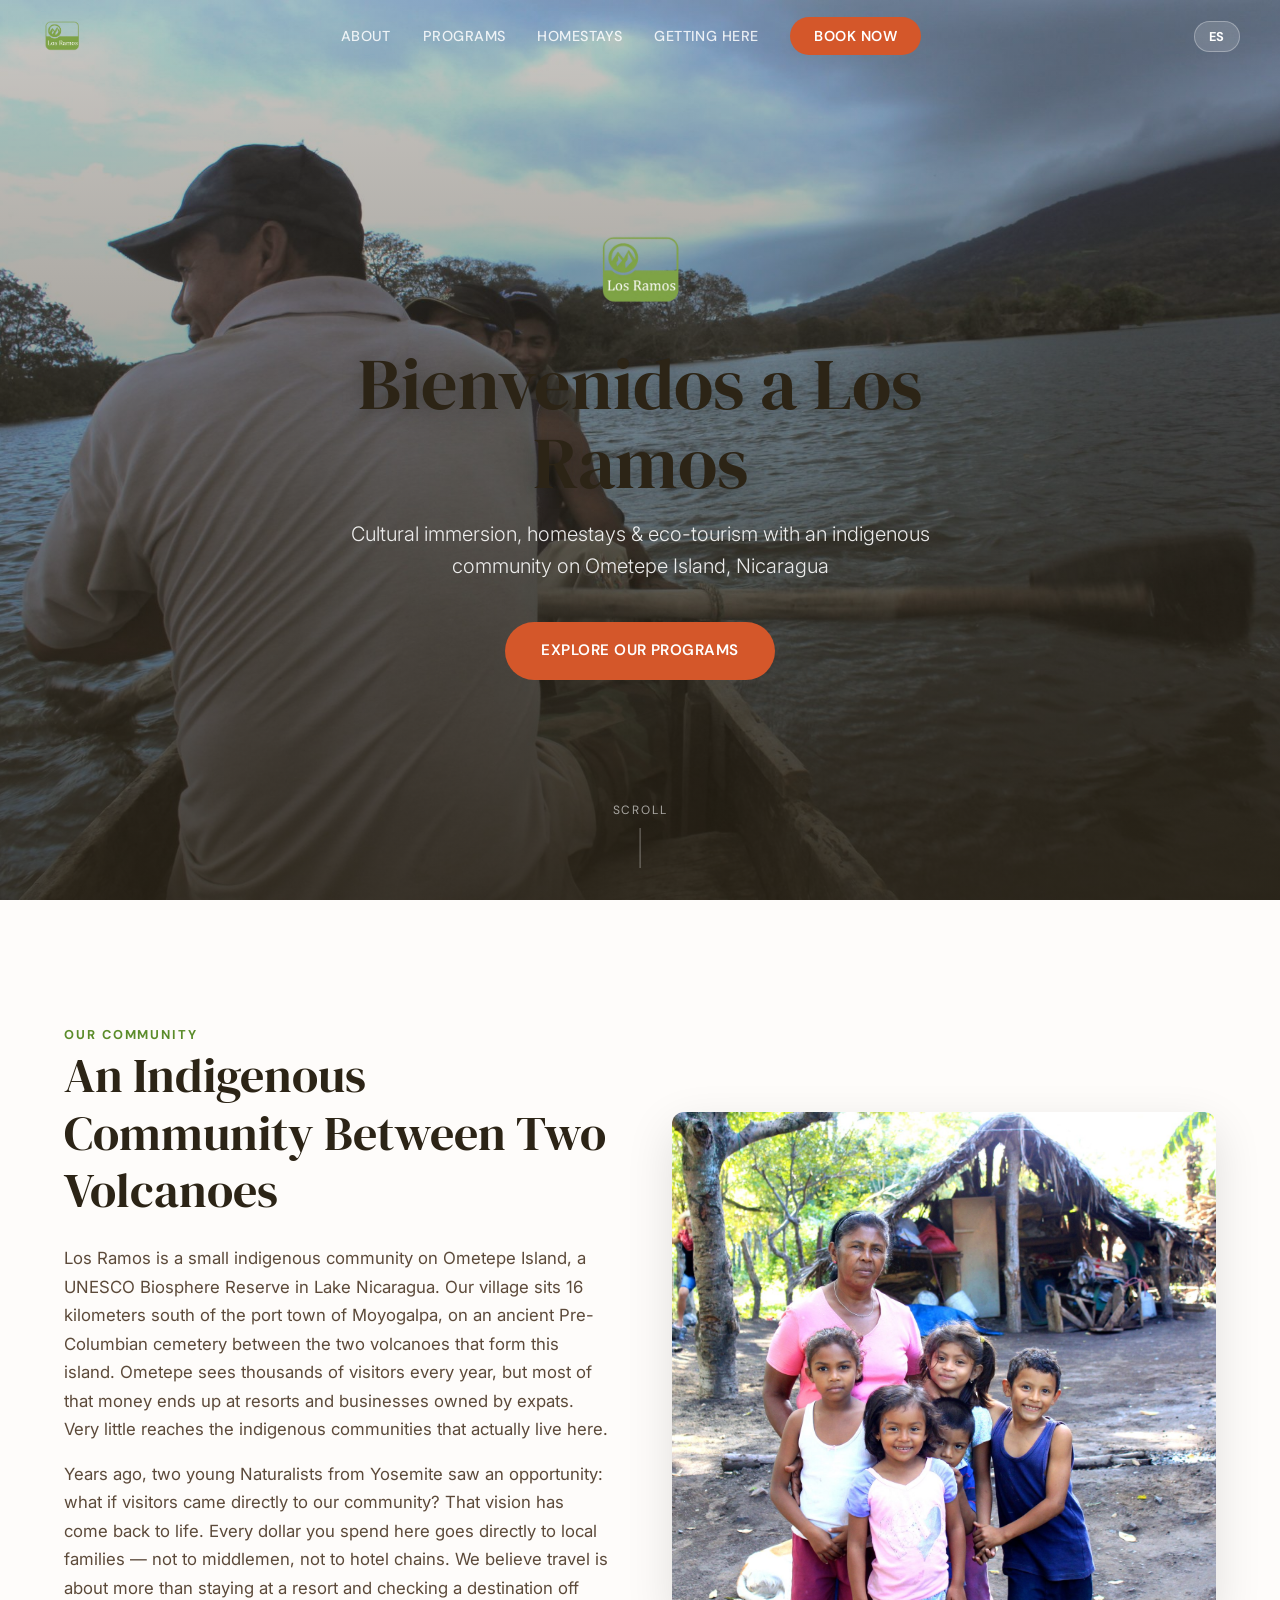
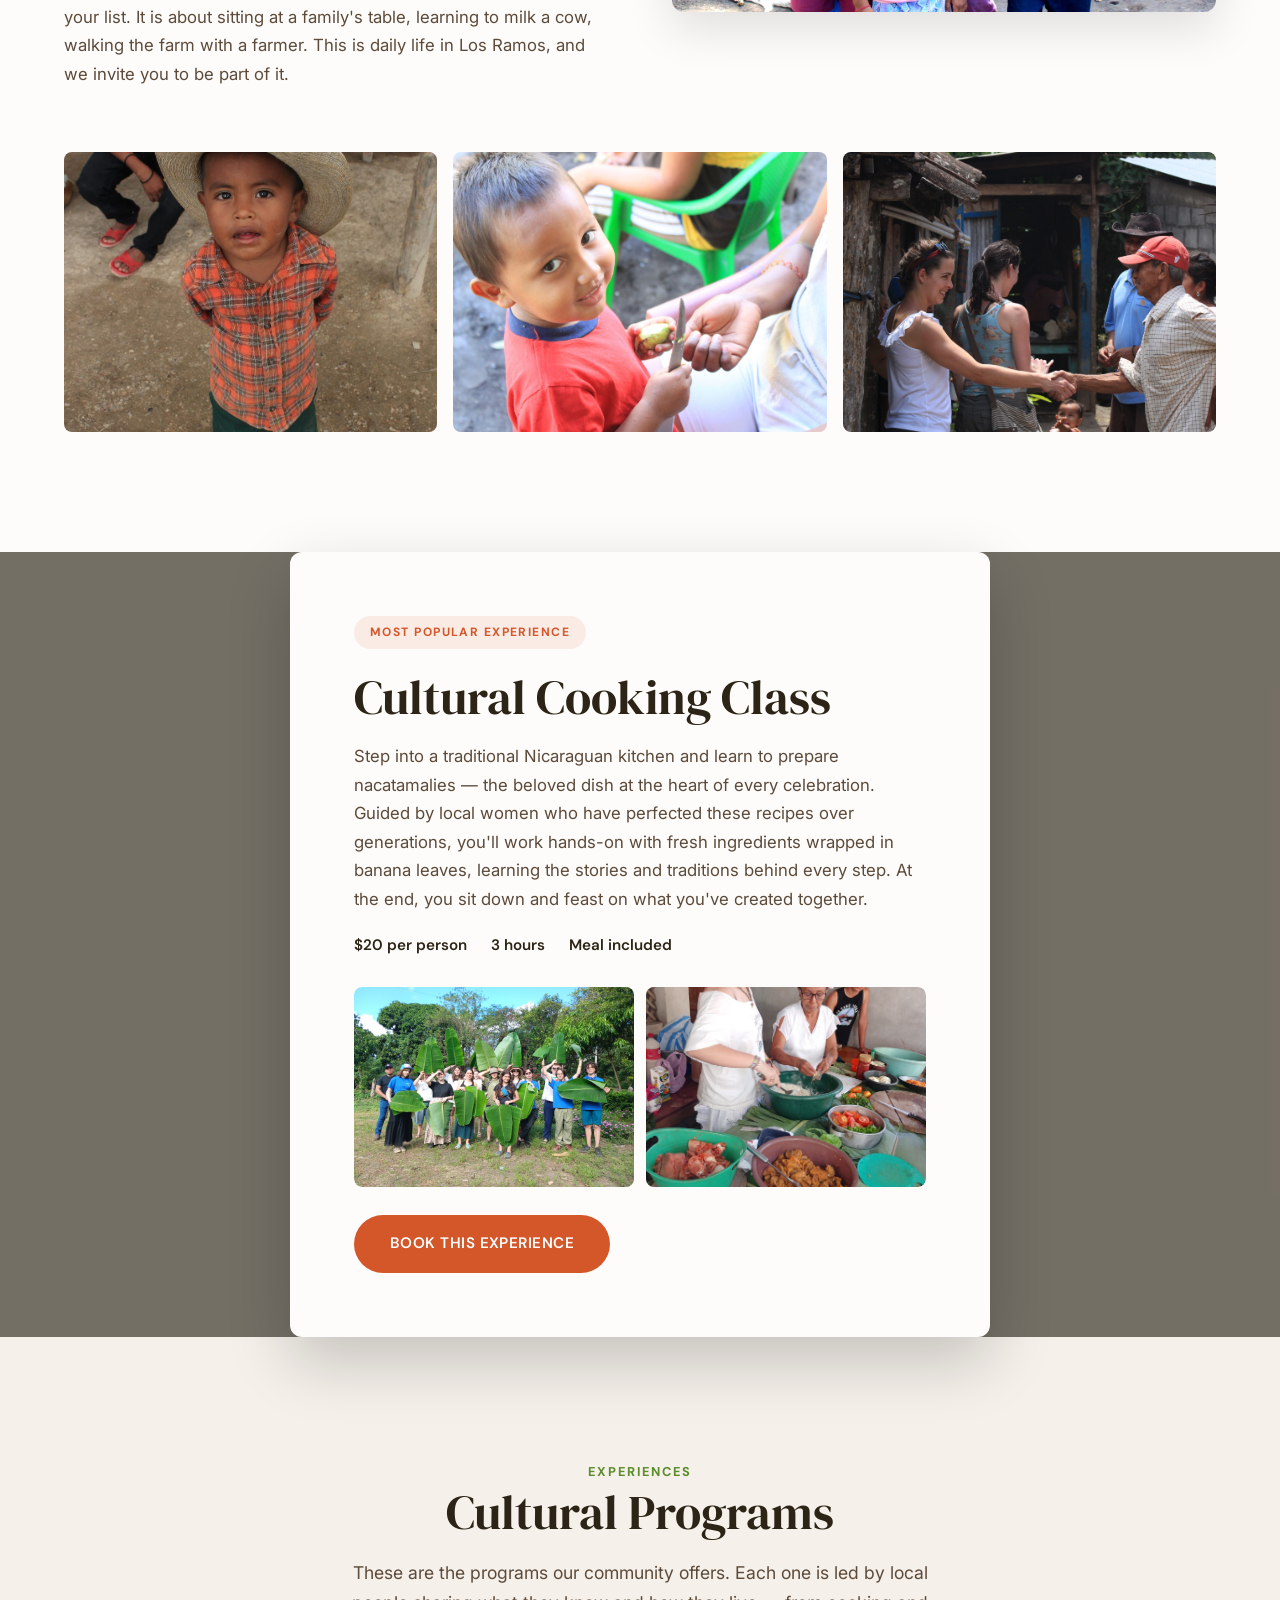
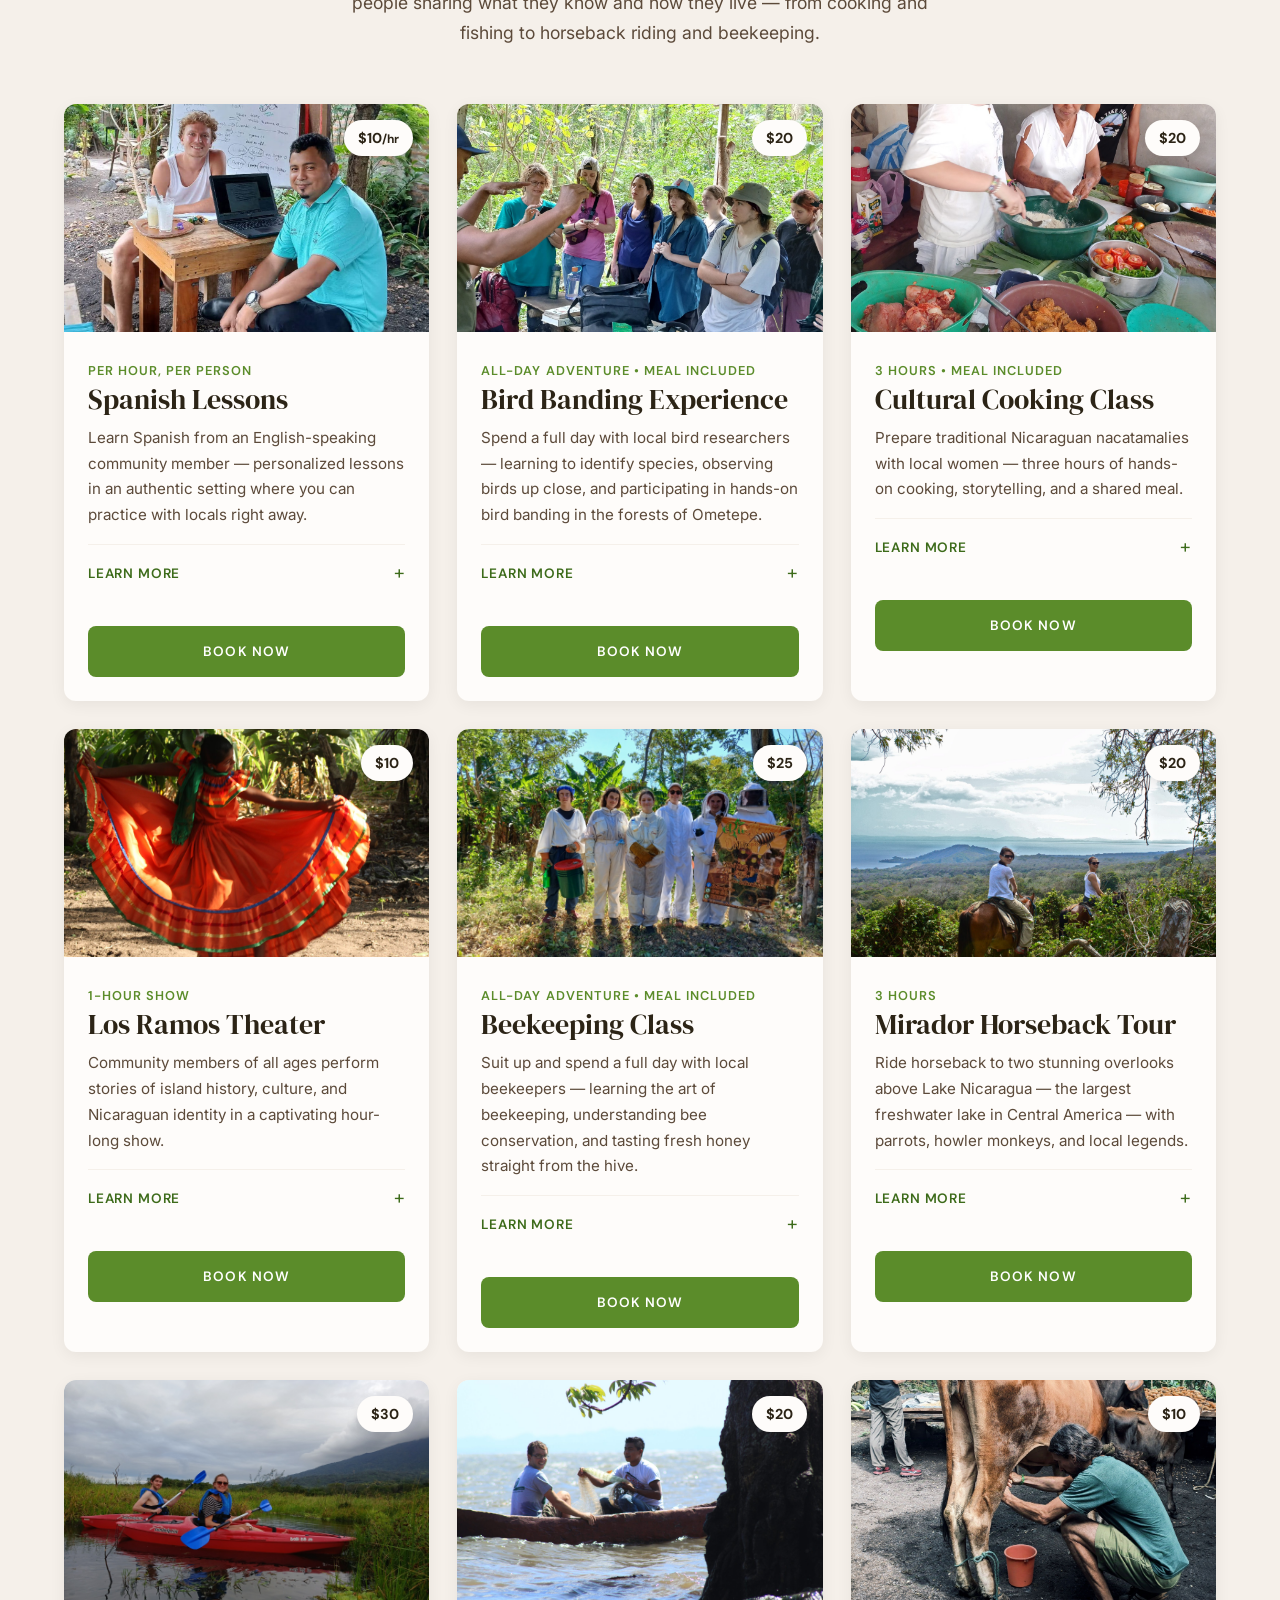
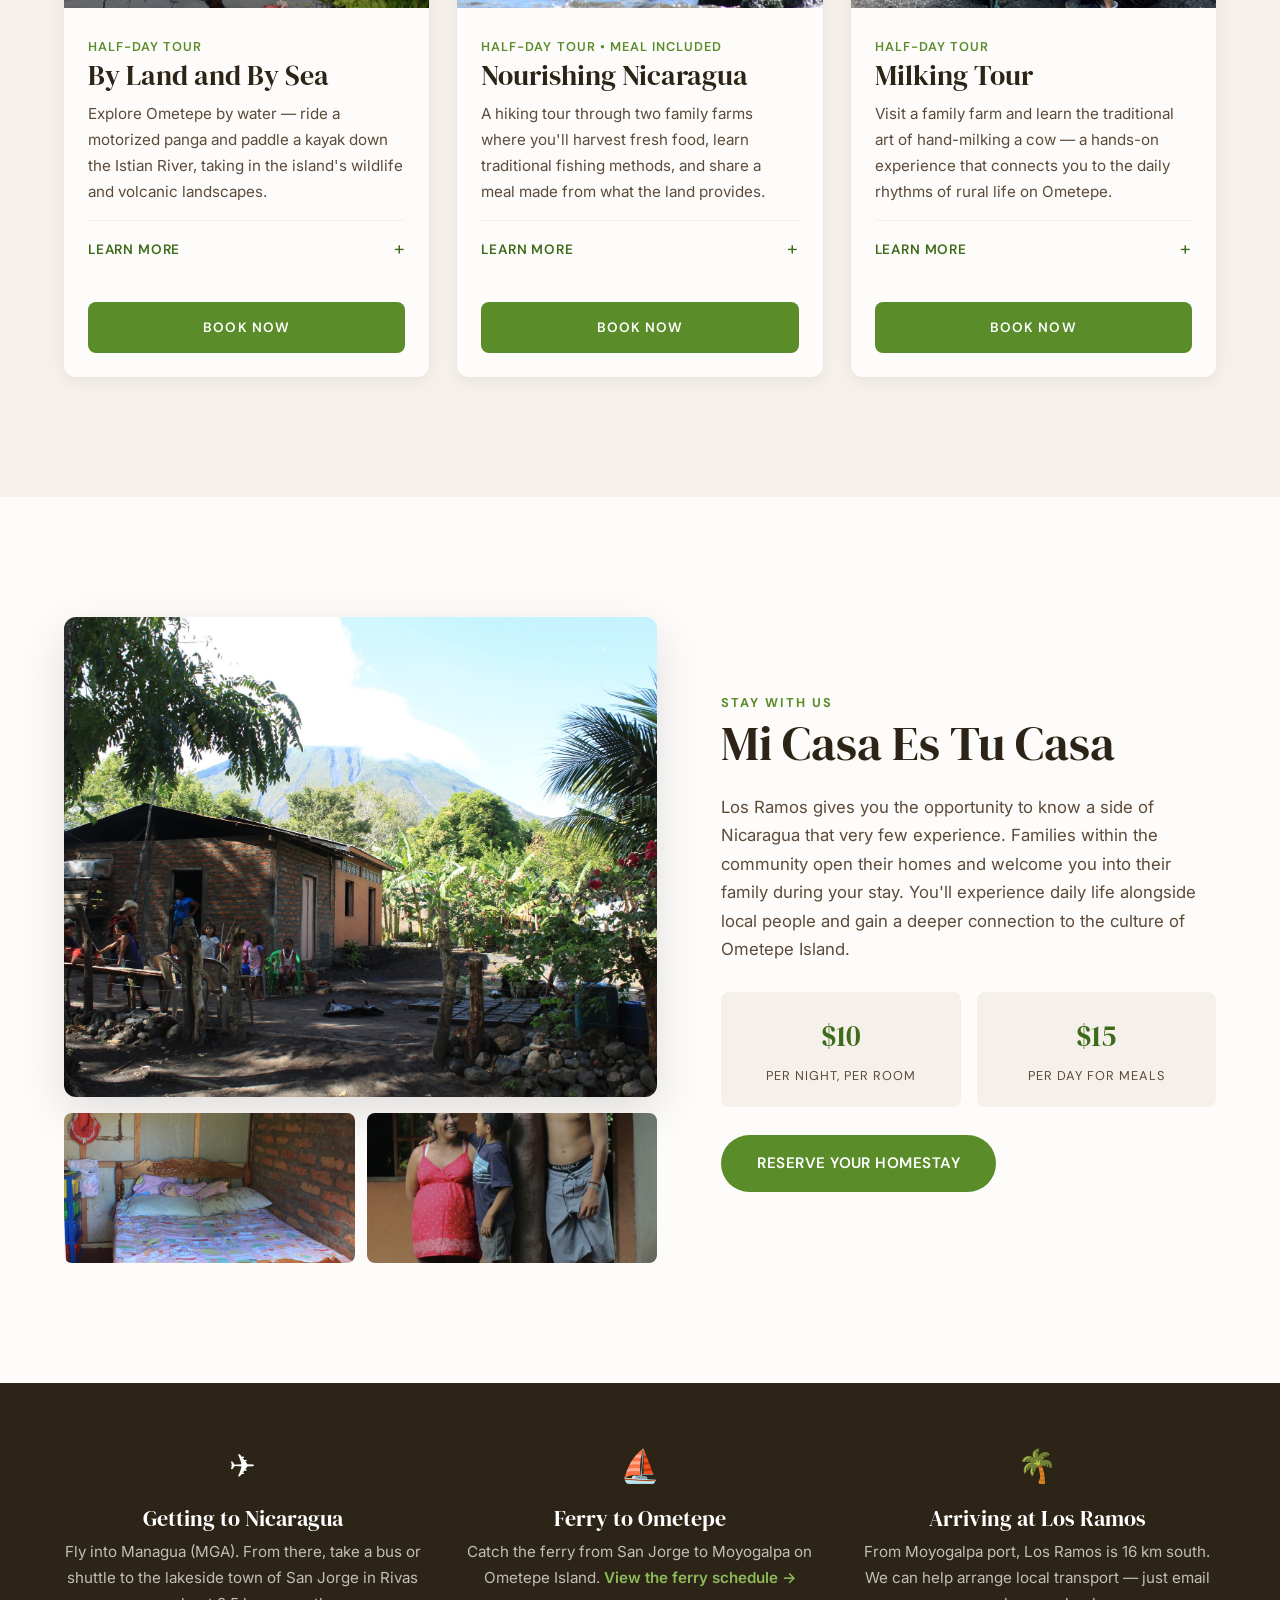
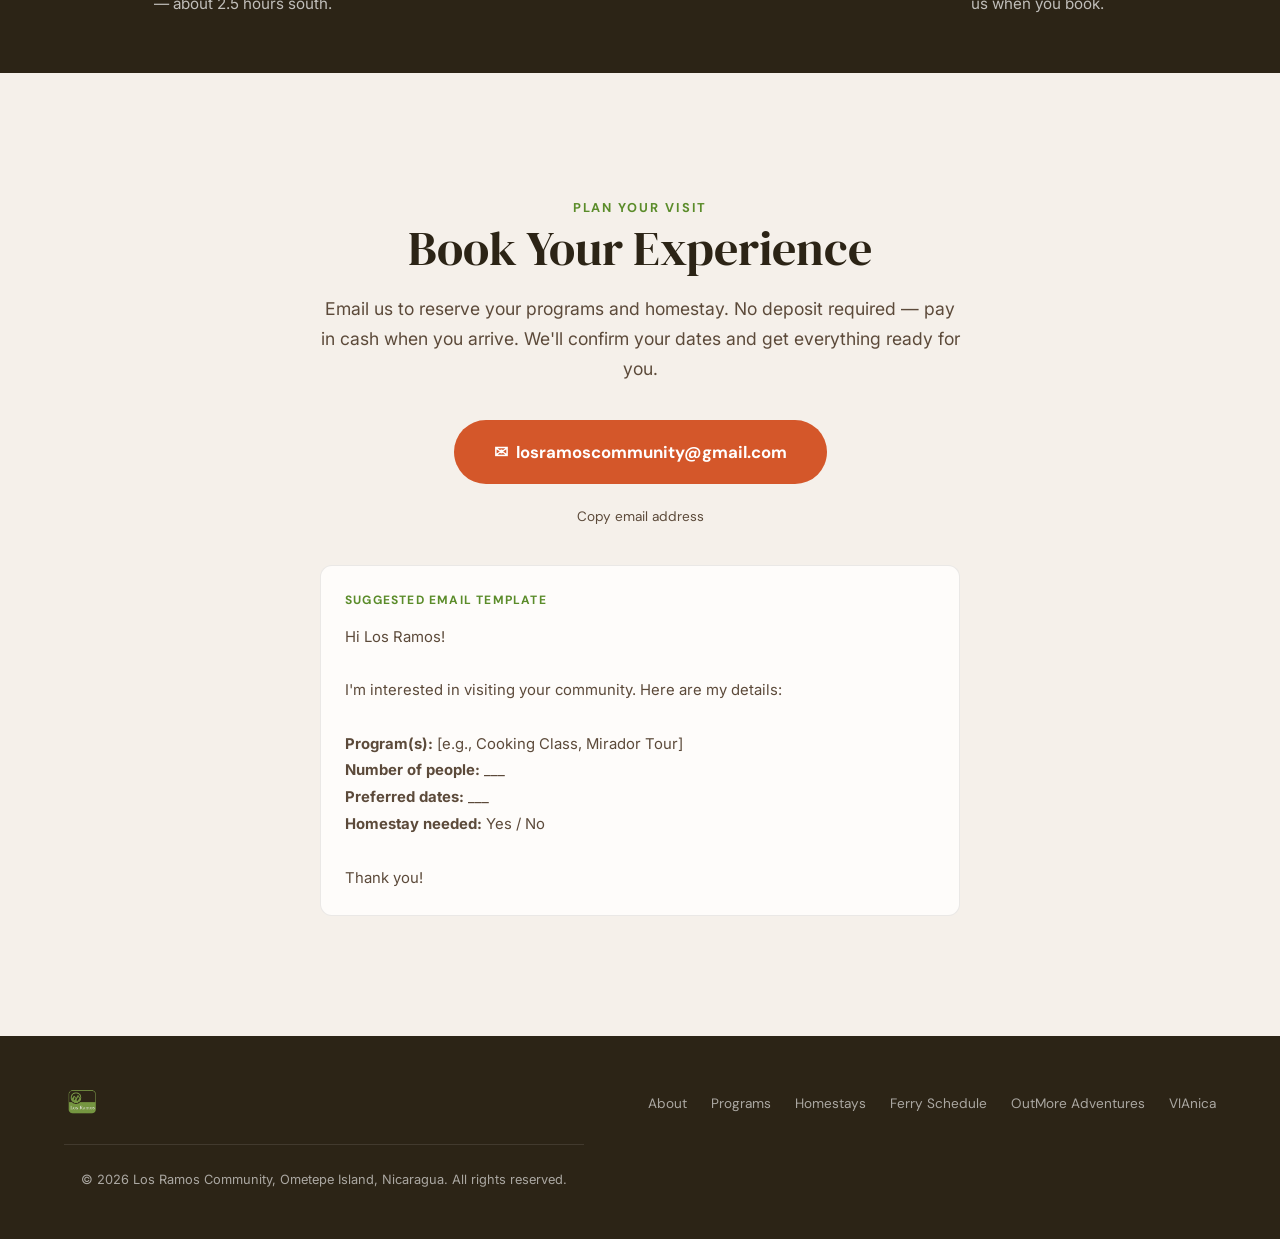
==== index.html @ 6322d1d7 "Optimize site for Google search Add canonical URLs, Open Graph + Twitter card tags, hreflang alterna" ====
<!DOCTYPE html>
<html lang="en">
<head>
  <meta charset="UTF-8">
  <meta name="viewport" content="width=device-width, initial-scale=1.0">

  <!-- Primary SEO -->
  <title>Los Ramos — Cultural Immersion & Homestays on Ometepe Island, Nicaragua</title>
  <meta name="description" content="Stay with an indigenous community on Ometepe Island, Nicaragua. Authentic homestays, Nicaraguan cooking classes, horseback tours, Spanish lessons, beekeeping, kayaking & more — every dollar goes directly to local families.">
  <meta name="keywords" content="Ometepe Island, Nicaragua, cultural immersion, homestay Ometepe, eco-tourism Nicaragua, Nicaraguan cooking class, horseback tour Ometepe, indigenous community, Los Ramos, Lake Nicaragua, community tourism, Moyogalpa, sustainable travel Nicaragua">
  <meta name="author" content="Los Ramos Community">
  <meta name="robots" content="index, follow, max-image-preview:large">
  <meta name="googlebot" content="index, follow, max-image-preview:large, max-snippet:-1">
  <link rel="canonical" href="https://goehringcory-lang.github.io/Los-Ramos/">

  <!-- Language alternates -->
  <link rel="alternate" hreflang="en" href="https://goehringcory-lang.github.io/Los-Ramos/">
  <link rel="alternate" hreflang="es" href="https://goehringcory-lang.github.io/Los-Ramos/">
  <link rel="alternate" hreflang="x-default" href="https://goehringcory-lang.github.io/Los-Ramos/">

  <!-- Geo -->
  <meta name="geo.region" content="NI-RS">
  <meta name="geo.placename" content="Los Ramos, Ometepe Island, Rivas, Nicaragua">

  <!-- Open Graph / Facebook -->
  <meta property="og:type" content="website">
  <meta property="og:site_name" content="Los Ramos">
  <meta property="og:url" content="https://goehringcory-lang.github.io/Los-Ramos/">
  <meta property="og:title" content="Los Ramos — Cultural Immersion & Homestays on Ometepe Island, Nicaragua">
  <meta property="og:description" content="Stay with an indigenous community on Ometepe Island, Nicaragua. Homestays, cooking classes, horseback tours, kayaking & more — every dollar goes directly to local families.">
  <meta property="og:image" content="https://goehringcory-lang.github.io/Los-Ramos/images/IMG_8709.JPG">
  <meta property="og:image:alt" content="Local guides paddling a traditional wooden canoe on Lake Nicaragua with Ometepe's volcano in the background">
  <meta property="og:locale" content="en_US">
  <meta property="og:locale:alternate" content="es_NI">

  <!-- Twitter -->
  <meta name="twitter:card" content="summary_large_image">
  <meta name="twitter:title" content="Los Ramos — Cultural Immersion on Ometepe Island, Nicaragua">
  <meta name="twitter:description" content="Authentic homestays, cooking classes, horseback tours & eco-tourism with an indigenous community on Ometepe Island, Nicaragua.">
  <meta name="twitter:image" content="https://goehringcory-lang.github.io/Los-Ramos/images/IMG_8709.JPG">
  <meta name="twitter:image:alt" content="Local guides paddling a traditional canoe on Lake Nicaragua with Ometepe's volcano behind">

  <!-- Theme -->
  <meta name="theme-color" content="#2d5016">

  <!-- Favicon -->
  <link rel="icon" type="image/x-icon" href="favicon.ico">
  <link rel="icon" type="image/png" sizes="32x32" href="favicon-32x32.png">
  <link rel="icon" type="image/png" sizes="16x16" href="favicon-16x16.png">
  <link rel="apple-touch-icon" sizes="180x180" href="apple-touch-icon.png">

  <!-- Preload hero image (LCP) -->
  <link rel="preload" as="image" href="images/IMG_8709.JPG" fetchpriority="high">

  <!-- Google Fonts -->
  <link rel="preconnect" href="https://fonts.googleapis.com">
  <link rel="preconnect" href="https://fonts.gstatic.com" crossorigin>
  <link href="https://fonts.googleapis.com/css2?family=DM+Sans:wght@400;500;600;700&family=DM+Serif+Display&family=Inter:wght@300;400;500;600&display=swap" rel="stylesheet">

  <!-- Styles -->
  <link rel="stylesheet" href="css/style.css">

  <!-- Structured Data: Organization / TouristAttraction with all programs -->
  <script type="application/ld+json">
  {
    "@context": "https://schema.org",
    "@graph": [
      {
        "@type": ["TouristAttraction", "LocalBusiness"],
        "@id": "https://goehringcory-lang.github.io/Los-Ramos/#organization",
        "name": "Los Ramos Community",
        "alternateName": "Los Ramos Cultural Immersion",
        "description": "An indigenous community on Ometepe Island, Nicaragua offering cultural immersion experiences, homestays, and community-led eco-tourism.",
        "url": "https://goehringcory-lang.github.io/Los-Ramos/",
        "logo": "https://goehringcory-lang.github.io/Los-Ramos/images/Logo.png",
        "image": [
          "https://goehringcory-lang.github.io/Los-Ramos/images/IMG_8709.JPG",
          "https://goehringcory-lang.github.io/Los-Ramos/images/full-l.jpg",
          "https://goehringcory-lang.github.io/Los-Ramos/images/Cookingclass.jpeg"
        ],
        "email": "losramoscommunity@gmail.com",
        "priceRange": "$",
        "currenciesAccepted": "USD",
        "paymentAccepted": "Cash",
        "address": {
          "@type": "PostalAddress",
          "addressLocality": "Los Ramos, Ometepe Island",
          "addressRegion": "Rivas",
          "addressCountry": "NI"
        },
        "areaServed": {
          "@type": "Place",
          "name": "Ometepe Island, Nicaragua"
        },
        "touristType": [
          "Cultural tourists",
          "Eco-tourists",
          "Adventure travelers",
          "Spanish-language learners"
        ],
        "hasOfferCatalog": {
          "@type": "OfferCatalog",
          "name": "Cultural Programs & Experiences",
          "itemListElement": [
            {
              "@type": "Offer",
              "name": "Spanish Lessons",
              "price": "10",
              "priceCurrency": "USD",
              "description": "Personalized Spanish lessons with a bilingual community member, per hour per person.",
              "itemOffered": { "@type": "Service", "name": "Spanish Lessons" }
            },
            {
              "@type": "Offer",
              "name": "Bird Banding Experience",
              "price": "20",
              "priceCurrency": "USD",
              "description": "Full-day bird banding experience with local researchers in the forests of Ometepe. Meal included.",
              "itemOffered": { "@type": "Service", "name": "Bird Banding Experience" }
            },
            {
              "@type": "Offer",
              "name": "Cultural Cooking Class",
              "price": "20",
              "priceCurrency": "USD",
              "description": "Three-hour traditional Nicaraguan nacatamal cooking class with local women. Meal included.",
              "itemOffered": { "@type": "Service", "name": "Cultural Cooking Class" }
            },
            {
              "@type": "Offer",
              "name": "Los Ramos Theater",
              "price": "10",
              "priceCurrency": "USD",
              "description": "One-hour community performance of island history, indigenous culture, and Nicaraguan storytelling.",
              "itemOffered": { "@type": "Service", "name": "Los Ramos Theater" }
            },
            {
              "@type": "Offer",
              "name": "Beekeeping Class",
              "price": "25",
              "priceCurrency": "USD",
              "description": "Full-day beekeeping experience with local beekeepers, including fresh honey tasting. Meal included.",
              "itemOffered": { "@type": "Service", "name": "Beekeeping Class" }
            },
            {
              "@type": "Offer",
              "name": "Mirador Horseback Tour",
              "price": "20",
              "priceCurrency": "USD",
              "description": "Three-hour horseback ride to two miradors overlooking Lake Nicaragua.",
              "itemOffered": { "@type": "Service", "name": "Mirador Horseback Tour" }
            },
            {
              "@type": "Offer",
              "name": "By Land and By Sea",
              "price": "30",
              "priceCurrency": "USD",
              "description": "Half-day tour combining a motorized panga ride and kayaking down the Istian River.",
              "itemOffered": { "@type": "Service", "name": "By Land and By Sea" }
            },
            {
              "@type": "Offer",
              "name": "Nourishing Nicaragua",
              "price": "20",
              "priceCurrency": "USD",
              "description": "Half-day farm-to-table tour visiting two family farms with traditional fishing methods. Meal included.",
              "itemOffered": { "@type": "Service", "name": "Nourishing Nicaragua" }
            },
            {
              "@type": "Offer",
              "name": "Milking Tour",
              "price": "10",
              "priceCurrency": "USD",
              "description": "Half-day family farm visit to learn traditional hand-milking on Ometepe Island.",
              "itemOffered": { "@type": "Service", "name": "Milking Tour" }
            },
            {
              "@type": "Offer",
              "name": "Homestay (per room, per night)",
              "price": "10",
              "priceCurrency": "USD",
              "description": "Overnight stay with a Los Ramos family — $10 per room per night, $15 per day for meals.",
              "itemOffered": { "@type": "LodgingBusiness", "name": "Los Ramos Homestays" }
            }
          ]
        },
        "sameAs": [
          "http://www.outmoreadventures.com",
          "http://www.vianica.com"
        ]
      },
      {
        "@type": "WebSite",
        "@id": "https://goehringcory-lang.github.io/Los-Ramos/#website",
        "url": "https://goehringcory-lang.github.io/Los-Ramos/",
        "name": "Los Ramos",
        "description": "Cultural immersion, homestays & eco-tourism with an indigenous community on Ometepe Island, Nicaragua.",
        "inLanguage": ["en", "es"],
        "publisher": { "@id": "https://goehringcory-lang.github.io/Los-Ramos/#organization" }
      }
    ]
  }
  </script>
</head>
<body>

  <!-- Skip Link -->
  <a href="#main" class="skip-link">Skip to main content</a>

  <!-- Navigation -->
  <nav class="nav" role="navigation" aria-label="Main navigation">
    <div class="nav-inner">
      <a href="#" class="nav-logo" aria-label="Los Ramos — Home">
        <img src="images/Logo.png" alt="Los Ramos logo" width="44" height="44">
      </a>
      <button class="nav-toggle" aria-label="Toggle navigation menu" aria-expanded="false">
        <span></span><span></span><span></span>
      </button>
      <ul class="nav-links">
        <li><a href="#about" data-es="Nosotros">About</a></li>
        <li><a href="#programs" data-es="Programas">Programs</a></li>
        <li><a href="#homestays" data-es="Hospedaje">Homestays</a></li>
        <li><a href="#getting-here" data-es="Cómo Llegar">Getting Here</a></li>
        <li><a href="#contact" class="nav-cta" data-es="Reservar">Book Now</a></li>
      </ul>
      <button class="lang-toggle" aria-label="Switch language" title="Cambiar idioma">
        <span class="lang-toggle-en">ES</span>
        <span class="lang-toggle-es" style="display:none;">EN</span>
      </button>
    </div>
    <div class="nav-overlay" aria-hidden="true"></div>
  </nav>

  <!-- ============================================
       HERO
       ============================================ -->
  <header class="hero" id="home">
    <div class="hero-bg" style="background-image: url('images/IMG_8709.JPG');" role="img" aria-label="Local guides paddling a traditional wooden canoe on Lake Nicaragua with Ometepe's volcano rising in the background"></div>
    <div class="hero-content">
      <img src="images/Logo.png" alt="" class="hero-logo" aria-hidden="true">
      <h1 class="hero-tagline"><span lang="es">Bienvenidos a Los Ramos</span><span class="sr-only"> — Cultural Immersion &amp; Homestays on Ometepe Island, Nicaragua</span></h1>
      <p class="hero-subtitle" data-es="Inmersión cultural, hospedaje y ecoturismo con una comunidad indígena en la Isla de Ometepe, Nicaragua">Cultural immersion, homestays &amp; eco-tourism with an indigenous community on Ometepe Island, Nicaragua</p>
      <a href="#programs" class="btn btn-primary" data-es="Explorar Nuestros Programas">Explore Our Programs</a>
    </div>
    <div class="hero-scroll" aria-hidden="true">
      <span data-es="Deslizar">Scroll</span>
    </div>
  </header>

  <main id="main">

    <!-- ============================================
         ABOUT
         ============================================ -->
    <section class="about section-padding" id="about">
      <div class="container">
        <div class="about-grid reveal">
          <div class="about-text">
            <span class="about-label" data-es="Nuestra Comunidad">Our Community</span>
            <h2 data-es="Una Comunidad Indígena Entre Dos Volcanes">An Indigenous Community Between Two Volcanoes</h2>
            <p data-es="Los Ramos es una pequeña comunidad indígena ubicada en la Isla de Ometepe, una Reserva de la Biosfera de la UNESCO en el Lago de Nicaragua. Nuestro pueblo se encuentra a 16 kilómetros al sur del puerto de Moyogalpa, asentado sobre un antiguo cementerio precolombino entre los dos volcanes que forman esta isla. Ometepe recibe miles de visitantes cada año, pero la mayor parte de ese dinero termina en resorts y negocios propiedad de extranjeros. Muy poco llega a las comunidades indígenas que realmente viven aquí.">Los Ramos is a small indigenous community on Ometepe Island, a UNESCO Biosphere Reserve in Lake Nicaragua. Our village sits 16 kilometers south of the port town of Moyogalpa, on an ancient Pre-Columbian cemetery between the two volcanoes that form this island. Ometepe sees thousands of visitors every year, but most of that money ends up at resorts and businesses owned by expats. Very little reaches the indigenous communities that actually live here.</p>
            <p data-es="Hace años, dos jóvenes naturalistas de Yosemite vieron una oportunidad: ¿qué pasaría si los visitantes vinieran directamente a nuestra comunidad? Esa visión ha vuelto a cobrar vida. Cada dólar que gastas aquí va directamente a las familias locales — no a intermediarios, no a cadenas hoteleras. Creemos que viajar significa algo más que alojarse en un resort y tachar un destino de la lista. Se trata de sentarse a la mesa con una familia, aprender a ordeñar una vaca, caminar por la finca con un agricultor. Esto es la vida cotidiana en Los Ramos, y te invitamos a ser parte de ella.">Years ago, two young Naturalists from Yosemite saw an opportunity: what if visitors came directly to our community? That vision has come back to life. Every dollar you spend here goes directly to local families — not to middlemen, not to hotel chains. We believe travel is about more than staying at a resort and checking a destination off your list. It is about sitting at a family's table, learning to milk a cow, walking the farm with a farmer. This is daily life in Los Ramos, and we invite you to be part of it.</p>
          </div>
          <div class="about-image">
            <img src="images/full-l.jpg" alt="A grandmother from Los Ramos standing with four smiling children in front of their family homestead" loading="lazy" class="lightbox-trigger">
          </div>
        </div>
        <div class="photo-strip reveal">
          <div class="photo-strip-item">
            <img src="images/full-l3.jpg" alt="A young child in a straw cowboy hat and plaid shirt looking up at the camera" loading="lazy" class="lightbox-trigger">
          </div>
          <div class="photo-strip-item">
            <img src="images/full-c.jpg" alt="A young boy from the community smiling while being handed a piece of fresh fruit" loading="lazy" class="lightbox-trigger">
          </div>
          <div class="photo-strip-item">
            <img src="images/full-pics03.jpg" alt="A visitor warmly shaking hands with a community elder while others look on" loading="lazy" class="lightbox-trigger">
          </div>
        </div>
      </div>
    </section>

    <!-- ============================================
         FEATURED: CULTURAL COOKING CLASS
         ============================================ -->
    <section class="cooking-feature" id="cooking" style="background-image: url('images/Cookingclass.jpeg');">
      <div class="cooking-card reveal">
        <span class="cooking-badge" data-es="Experiencia Más Popular">Most Popular Experience</span>
        <h2 data-es="Clase de Cocina Cultural">Cultural Cooking Class</h2>
        <p data-es="Entra a una cocina tradicional nicaragüense y aprende a preparar nacatamalies — el plato querido en el corazón de cada celebración. Guiado por mujeres locales que han perfeccionado estas recetas por generaciones, trabajarás con ingredientes frescos envueltos en hojas de plátano, aprendiendo las historias y tradiciones detrás de cada paso. Al final, te sientas y disfrutas de lo que creaste junto.">Step into a traditional Nicaraguan kitchen and learn to prepare <span lang="es">nacatamalies</span> — the beloved dish at the heart of every celebration. Guided by local women who have perfected these recipes over generations, you'll work hands-on with fresh ingredients wrapped in banana leaves, learning the stories and traditions behind every step. At the end, you sit down and feast on what you've created together.</p>
        <div class="cooking-meta">
          <span data-es="$20 por persona">$20 per person</span>
          <span data-es="3 horas">3 hours</span>
          <span data-es="Comida incluida">Meal included</span>
        </div>
        <div class="cooking-images">
          <img src="images/Cookingclass.jpeg" alt="A group of visitors holding freshly cut banana leaves outdoors during a cooking class in Los Ramos" loading="lazy" class="lightbox-trigger">
          <img src="images/Cookingclass2.jpeg" alt="Local women and a visitor preparing nacatamal ingredients together on banana leaves in a traditional kitchen" loading="lazy" class="lightbox-trigger">
        </div>
        <a href="mailto:losramoscommunity@gmail.com?subject=Booking%20Request%20%E2%80%93%20Cultural%20Cooking%20Class&body=Hi%20Los%20Ramos!%0A%0AI'd%20like%20to%20book%20the%20Cultural%20Cooking%20Class%20for%20____%20people%20on%20____%20(date).%0A%0AThank%20you!" class="btn btn-primary" data-es="Reservar Esta Experiencia">Book This Experience</a>
      </div>
    </section>

    <!-- ============================================
         ALL PROGRAMS
         ============================================ -->
    <section class="programs section-padding" id="programs">
      <div class="container">
        <div class="programs-header reveal">
          <span class="about-label" data-es="Experiencias">Experiences</span>
          <h2 data-es="Programas Culturales">Cultural Programs</h2>
          <p data-es="Estos son los programas que nuestra comunidad ofrece. Cada uno es dirigido por personas locales que comparten lo que conocen y cómo viven — desde cocinar y pescar hasta montar a caballo y cuidar abejas.">These are the programs our community offers. Each one is led by local people sharing what they know and how they live — from cooking and fishing to horseback riding and beekeeping.</p>
        </div>

        <div class="programs-grid">

          <!-- Spanish Lessons -->
          <div class="program-card reveal">
            <div class="program-card-image">
              <img src="images/SpanishMain.jpeg" alt="A community member teaching Spanish to visitors in Los Ramos" loading="lazy" class="lightbox-trigger">
              <span class="program-card-price">$10<small>/hr</small></span>
            </div>
            <div class="program-card-body">
              <span class="program-card-duration" data-es="Por hora, por persona">Per hour, per person</span>
              <h3 data-es="Clases de Español">Spanish Lessons</h3>
              <p data-es="Aprende español con un miembro bilingüe de la comunidad que habla inglés — clases personalizadas en un entorno auténtico donde puedes practicar con los lugareños de inmediato.">Learn Spanish from an English-speaking community member — personalized lessons in an authentic setting where you can practice with locals right away.</p>
              <details class="program-details">
                <summary data-es="Más Información">Learn More</summary>
                <div class="program-details-content">
                  <p data-es="No hay mejor manera de aprender español que inmerso en una comunidad donde se habla todos los días. Nuestro instructor bilingüe de la comunidad ofrece clases personalizadas adaptadas a tu nivel, ya seas principiante o quieras perfeccionar tus habilidades conversacionales. Las lecciones van más allá del aula — practicarás con familias locales, en la finca, en la cocina y por toda la comunidad. Es aprendizaje de idiomas a través de la vida real.">There's no better way to learn Spanish than immersed in a community where it's spoken every day. Our bilingual community instructor offers personalized lessons tailored to your level, whether you're a complete beginner or looking to sharpen your conversational skills. Lessons go beyond the classroom — you'll practice with local families, on the farm, in the kitchen, and around the community. It's language learning through real life.</p>
                  <div class="program-details-gallery">
                    <img src="images/SpanishMain.jpeg" alt="A community member teaching Spanish to visitors" loading="lazy" class="lightbox-trigger">
                    <img src="images/Spanish.jpeg" alt="Visitors practicing Spanish during a lesson in Los Ramos" loading="lazy" class="lightbox-trigger">
                  </div>
                </div>
              </details>
            </div>
            <div class="program-card-actions">
              <a href="mailto:losramoscommunity@gmail.com?subject=Booking%20Request%20%E2%80%93%20Spanish%20Lessons&body=Hi%20Los%20Ramos!%0A%0AI'd%20like%20to%20book%20Spanish%20Lessons%20for%20____%20people%20on%20____%20(date).%0ANumber%20of%20hours%3A%20____%0A%0AThank%20you!" class="btn-book" data-es="Reservar">Book Now</a>
            </div>
          </div>

          <!-- Bird Banding Experience -->
          <div class="program-card reveal">
            <div class="program-card-image">
              <img src="images/birdbanding.jpeg" alt="A group of visitors learning about bird banding from a local researcher at a forest station on Ometepe Island" loading="lazy" class="lightbox-trigger">
              <span class="program-card-price">$20</span>
            </div>
            <div class="program-card-body">
              <span class="program-card-duration" data-es="Aventura de día completo &bull; Comida incluida">All-day adventure &bull; Meal included</span>
              <h3 data-es="Experiencia de Anillamiento de Aves">Bird Banding Experience</h3>
              <p data-es="Pasa un día completo con investigadores locales de aves — aprendiendo a identificar especies, observando aves de cerca y participando en el anillamiento en los bosques de Ometepe.">Spend a full day with local bird researchers — learning to identify species, observing birds up close, and participating in hands-on bird banding in the forests of Ometepe.</p>
              <details class="program-details">
                <summary data-es="Más Información">Learn More</summary>
                <div class="program-details-content">
                  <p data-es="La Isla de Ometepe alberga una extraordinaria diversidad de especies de aves, y esta experiencia te pone justo en medio de todo. Te unirás a investigadores locales en su estación de anillamiento en el bosque, aprendiendo cómo capturan, miden, anillan y liberan aves como parte de los esfuerzos de conservación. A lo largo del día observarás docenas de especies en su hábitat natural, aprenderás a identificarlas por vista y sonido, y obtendrás una comprensión más profunda de los ecosistemas de la isla. Una comida casera está incluida.">Ometepe Island is home to an extraordinary diversity of bird species, and this experience puts you right in the middle of it. You'll join local researchers at their forest banding station, learning how they carefully capture, measure, band, and release birds as part of ongoing conservation efforts. Throughout the day you'll observe dozens of species in their natural habitat, learn to identify them by sight and sound, and gain a deeper understanding of the island's ecosystems. A home-cooked meal is included, shared with the researchers and your fellow visitors.</p>
                  <div class="program-details-gallery">
                    <img src="images/birdbanding.jpeg" alt="Visitors gathered around a researcher demonstrating bird banding techniques at a forest station" loading="lazy" class="lightbox-trigger">
                    <img src="images/birdbanding2.jpeg" alt="Visitors photographing a bird being carefully held by a researcher during a banding session" loading="lazy" class="lightbox-trigger">
                  </div>
                </div>
              </details>
            </div>
            <div class="program-card-actions">
              <a href="mailto:losramoscommunity@gmail.com?subject=Booking%20Request%20%E2%80%93%20Bird%20Banding%20Experience&body=Hi%20Los%20Ramos!%0A%0AI'd%20like%20to%20book%20the%20Bird%20Banding%20Experience%20for%20____%20people%20on%20____%20(date).%0A%0AThank%20you!" class="btn-book" data-es="Reservar">Book Now</a>
            </div>
          </div>

          <!-- Cultural Cooking Class -->
          <div class="program-card reveal">
            <div class="program-card-image">
              <img src="images/Cookingclass2.jpeg" alt="Local women and a visitor preparing nacatamal ingredients together on banana leaves in a traditional kitchen" loading="lazy" class="lightbox-trigger">
              <span class="program-card-price">$20</span>
            </div>
            <div class="program-card-body">
              <span class="program-card-duration" data-es="3 horas &bull; Comida incluida">3 hours &bull; Meal included</span>
              <h3 data-es="Clase de Cocina Cultural">Cultural Cooking Class</h3>
              <p data-es="Prepara nacatamalies tradicionales nicaragüenses con mujeres locales — tres horas de cocina práctica, historias y una comida compartida.">Prepare traditional Nicaraguan <span lang="es">nacatamalies</span> with local women — three hours of hands-on cooking, storytelling, and a shared meal.</p>
              <details class="program-details">
                <summary data-es="Más Información">Learn More</summary>
                <div class="program-details-content">
                  <p data-es="La clase de cocina es el programa más querido de la comunidad. Trabajarás junto a mujeres locales que han perfeccionado estas recetas por generaciones, aprendiendo los procesos tradicionales de preparar masa, sazonar carnes y envolver todo en hojas frescas de plátano. La clase es tanto sobre conversación y conexión como sobre cocina. Comes lo que preparas — y es delicioso.">The cooking class is the community's most beloved program. You'll work alongside local women who have been perfecting these recipes for generations, learning the traditional processes of preparing masa, seasoning meats, and wrapping everything in fresh banana leaves. The class is as much about conversation and connection as it is about cooking. You eat what you make — and it's delicious.</p>
                  <div class="program-details-gallery">
                    <img src="images/Cookingclass.jpeg" alt="A group of visitors holding freshly cut banana leaves outdoors during a cooking class" loading="lazy" class="lightbox-trigger">
                    <img src="images/cc2.jpg" alt="Hands carefully folding banana leaves around nacatamal filling" loading="lazy" class="lightbox-trigger">
                  </div>
                </div>
              </details>
            </div>
            <div class="program-card-actions">
              <a href="mailto:losramoscommunity@gmail.com?subject=Booking%20Request%20%E2%80%93%20Cultural%20Cooking%20Class&body=Hi%20Los%20Ramos!%0A%0AI'd%20like%20to%20book%20the%20Cultural%20Cooking%20Class%20for%20____%20people%20on%20____%20(date).%0A%0AThank%20you!" class="btn-book" data-es="Reservar">Book Now</a>
            </div>
          </div>

          <!-- Los Ramos Theater -->
          <div class="program-card reveal">
            <div class="program-card-image">
              <img src="images/IMG_9705.JPG" alt="A dancer in a vibrant flowing red and orange traditional dress performing among tropical trees" loading="lazy" class="lightbox-trigger">
              <span class="program-card-price">$10</span>
            </div>
            <div class="program-card-body">
              <span class="program-card-duration" data-es="Espectáculo de 1 hora">1-hour show</span>
              <h3 data-es="Teatro de Los Ramos">Los Ramos Theater</h3>
              <p data-es="Miembros de la comunidad de todas las edades interpretan historias de la historia de la isla, cultura e identidad nicaragüense en un cautivador espectáculo de una hora.">Community members of all ages perform stories of island history, culture, and Nicaraguan identity in a captivating hour-long show.</p>
              <details class="program-details">
                <summary data-es="Más Información">Learn More</summary>
                <div class="program-details-content">
                  <p data-es="Los programas de teatro son el orgullo y la alegría de la gente de Los Ramos. Miembros de la comunidad — desde niños hasta ancianos — ponen su corazón y alma en cada actuación, compartiendo historias de la historia de la isla, la cultura indígena y el espíritu de Nicaragua. Los artistas esperan que después del espectáculo, te enamores de su hermoso pequeño paraíso tal como ellos lo han hecho.">Theater programs are the pride and joy of the people of Los Ramos. Community members — from children to elders — put their heart and soul into every performance, sharing stories of the island's history, indigenous culture, and the spirit of Nicaragua. The performers hope that after the show, you'll fall in love with their beautiful little paradise just as they have.</p>
                  <div class="program-details-gallery">
                    <img src="images/full-pics02.jpg" alt="A male performer in traditional leaf costume holding a spear during a cultural storytelling performance" loading="lazy" class="lightbox-trigger">
                    <img src="images/full-p2.jpg" alt="Performers in leaf costumes enacting a scene from island history" loading="lazy" class="lightbox-trigger">
                  </div>
                </div>
              </details>
            </div>
            <div class="program-card-actions">
              <a href="mailto:losramoscommunity@gmail.com?subject=Booking%20Request%20%E2%80%93%20Los%20Ramos%20Theater&body=Hi%20Los%20Ramos!%0A%0AI'd%20like%20to%20book%20the%20Los%20Ramos%20Theater%20for%20____%20people%20on%20____%20(date).%0A%0AThank%20you!" class="btn-book" data-es="Reservar">Book Now</a>
            </div>
          </div>

          <!-- Beekeeping Class -->
          <div class="program-card reveal">
            <div class="program-card-image">
              <img src="images/Beekeeping.jpeg" alt="A group of visitors in full beekeeper suits standing with a local beekeeper among tropical trees on Ometepe Island" loading="lazy" class="lightbox-trigger">
              <span class="program-card-price">$25</span>
            </div>
            <div class="program-card-body">
              <span class="program-card-duration" data-es="Aventura de día completo &bull; Comida incluida">All-day adventure &bull; Meal included</span>
              <h3 data-es="Clase de Apicultura">Beekeeping Class</h3>
              <p data-es="Ponte el traje y pasa un día completo con apicultores locales — aprendiendo el arte de la apicultura, entendiendo la conservación de abejas y probando miel fresca directamente de la colmena.">Suit up and spend a full day with local beekeepers — learning the art of beekeeping, understanding bee conservation, and tasting fresh honey straight from the hive.</p>
              <details class="program-details">
                <summary data-es="Más Información">Learn More</summary>
                <div class="program-details-content">
                  <p data-es="Esta experiencia práctica te lleva al mundo de la apicultura en la Isla de Ometepe. Te pondrás equipo protector completo junto a apicultores locales que han cuidado colmenas durante años. Te enseñarán cómo cuidan sus colonias, explicarán el papel vital que juegan las abejas en el ecosistema de la isla y te mostrarán cómo se cosecha la miel. Te acercarás a las colmenas, aprenderás sobre las diferentes especies de abejas y probarás miel fresca en la fuente. Una comida casera está incluida.">This hands-on experience takes you into the world of beekeeping on Ometepe Island. You'll suit up in full protective gear alongside local beekeepers who have been tending hives for years. They'll teach you how they care for their colonies, explain the vital role bees play in the island's ecosystem, and show you how honey is harvested. You'll get up close with the hives, learn about the different bee species on the island, and taste fresh honey at the source. A home-cooked meal is included, and you'll leave with a new appreciation for these remarkable creatures and the people who protect them.</p>
                  <div class="program-details-gallery">
                    <img src="images/Beekeeping.jpeg" alt="Visitors in beekeeper suits posing with honeycomb and a colorful bee-themed sign" loading="lazy" class="lightbox-trigger">
                    <img src="images/beekeeping2.jpeg" alt="A group in full beekeeper gear gathered in the forest with a local beekeeper using a smoker" loading="lazy" class="lightbox-trigger">
                    <img src="images/bee keeping 3.jpg" alt="Beekeepers in protective suits gathered around hives during a honey harvesting demonstration" loading="lazy" class="lightbox-trigger">
                  </div>
                </div>
              </details>
            </div>
            <div class="program-card-actions">
              <a href="mailto:losramoscommunity@gmail.com?subject=Booking%20Request%20%E2%80%93%20Beekeeping%20Class&body=Hi%20Los%20Ramos!%0A%0AI'd%20like%20to%20book%20the%20Beekeeping%20Class%20for%20____%20people%20on%20____%20(date).%0A%0AThank%20you!" class="btn-book" data-es="Reservar">Book Now</a>
            </div>
          </div>

          <!-- Mirador Horseback Tour -->
          <div class="program-card reveal">
            <div class="program-card-image">
              <img src="images/Mirador Horseback tour.JPG" alt="Two riders on horseback overlooking a vast panorama of jungle canopy and Lake Nicaragua from a hilltop mirador" loading="lazy" class="lightbox-trigger">
              <span class="program-card-price">$20</span>
            </div>
            <div class="program-card-body">
              <span class="program-card-duration" data-es="3 horas">3 hours</span>
              <h3 data-es="Tour a Caballo al Mirador">Mirador Horseback Tour</h3>
              <p data-es="Cabalga hasta dos impresionantes miradores sobre el Lago de Nicaragua — el lago de agua dulce más grande de Centroamérica — con loros, monos aulladores y leyendas locales.">Ride horseback to two stunning overlooks above Lake Nicaragua — the largest freshwater lake in Central America — with parrots, howler monkeys, and local legends.</p>
              <details class="program-details">
                <summary data-es="Más Información">Learn More</summary>
                <div class="program-details-content">
                  <p data-es="Esta aventura de tres horas a caballo te lleva a dos miradores diferentes con vista al Lago de Nicaragua, el lago de agua dulce más grande de Centroamérica. Desde los puntos altos disfrutarás de vistas panorámicas del frondoso dosel de la isla y el lago brillante más allá. En el camino, tu guía local comparte mitos, leyendas e historias de la isla mientras observas loros, monos aulladores y monos capuchinos en los árboles.">This three-hour horseback adventure takes you to two different miradors (lookout points) overlooking Lake Nicaragua, the largest freshwater lake in Central America. From the high vantage points you'll take in sweeping views of the island's lush canopy and the shimmering lake beyond. Along the way, your local guide shares myths, legends, and stories of the island while you watch for parrots, howler monkeys, and white-faced capuchin monkeys in the trees.</p>
                  <div class="program-details-gallery">
                    <img src="images/m2.jpg" alt="Scenic lake and forest view from a mountain trail" loading="lazy" class="lightbox-trigger">
                    <img src="images/m3.jpg" alt="Riders approaching a jungle viewpoint" loading="lazy" class="lightbox-trigger">
                  </div>
                </div>
              </details>
            </div>
            <div class="program-card-actions">
              <a href="mailto:losramoscommunity@gmail.com?subject=Booking%20Request%20%E2%80%93%20Mirador%20Horseback%20Tour&body=Hi%20Los%20Ramos!%0A%0AI'd%20like%20to%20book%20the%20Mirador%20Horseback%20Tour%20for%20____%20people%20on%20____%20(date).%0A%0AThank%20you!" class="btn-book" data-es="Reservar">Book Now</a>
            </div>
          </div>

          <!-- By Land and By Sea -->
          <div class="program-card reveal">
            <div class="program-card-image">
              <img src="images/Kayak.jpeg" alt="Two kayakers paddling on the Istian River with Ometepe's volcano in the background" loading="lazy" class="lightbox-trigger">
              <span class="program-card-price">$30</span>
            </div>
            <div class="program-card-body">
              <span class="program-card-duration" data-es="Tour de medio día">Half-day tour</span>
              <h3 data-es="Por Tierra y Por Mar">By Land and By Sea</h3>
              <p data-es="Explora Ometepe por agua — navega en una panga motorizada y rema en kayak por el Río Istián, disfrutando de la vida silvestre y los paisajes volcánicos de la isla.">Explore Ometepe by water — ride a motorized panga and paddle a kayak down the Istian River, taking in the island's wildlife and volcanic landscapes.</p>
              <details class="program-details">
                <summary data-es="Más Información">Learn More</summary>
                <div class="program-details-content">
                  <p data-es="Este tour combina lo mejor de tierra y agua. Abordarás una panga — un bote motorizado tradicional — y navegarás por las costas del Lago de Nicaragua antes de dirigirte al Río Istián. Luego cambiarás a kayaks y remarás por las aguas tranquilas rodeado de vegetación exuberante y abundante vida de aves, con el volcán de Ometepe elevándose en la distancia. La experiencia es tanto aventurera como inolvidable.">This tour combines the best of land and water. You'll board a panga — a traditional motorized boat — and cruise along the shores of Lake Nicaragua before heading into the Istian River. Then you'll switch to kayaks and paddle through the calm waters surrounded by lush vegetation and abundant birdlife, with Ometepe's volcano towering in the distance. The experience is both adventurous and unforgettable.</p>
                  <div class="program-details-gallery">
                    <img src="images/Panga.jpeg" alt="A group of visitors in life vests riding a motorized panga boat on Lake Nicaragua" loading="lazy" class="lightbox-trigger">
                    <img src="images/Kayak.jpeg" alt="Kayakers paddling on the Istian River with volcano views" loading="lazy" class="lightbox-trigger">
                  </div>
                </div>
              </details>
            </div>
            <div class="program-card-actions">
              <a href="mailto:losramoscommunity@gmail.com?subject=Booking%20Request%20%E2%80%93%20By%20Land%20and%20By%20Sea&body=Hi%20Los%20Ramos!%0A%0AI'd%20like%20to%20book%20By%20Land%20and%20By%20Sea%20for%20____%20people%20on%20____%20(date).%0A%0AThank%20you!" class="btn-book" data-es="Reservar">Book Now</a>
            </div>
          </div>

          <!-- Nourishing Nicaragua -->
          <div class="program-card reveal">
            <div class="program-card-image">
              <img src="images/Nourishing Nicaragua fishing class copy.JPG" alt="A visitor and local guide fishing together from a dugout canoe on the shimmering waters of Lake Nicaragua" loading="lazy" class="lightbox-trigger">
              <span class="program-card-price">$20</span>
            </div>
            <div class="program-card-body">
              <span class="program-card-duration" data-es="Tour de medio día &bull; Comida incluida">Half-day tour &bull; Meal included</span>
              <h3 data-es="Nutriendo Nicaragua">Nourishing Nicaragua</h3>
              <p data-es="Un tour de senderismo por dos fincas familiares donde cosecharás comida fresca, aprenderás métodos tradicionales de pesca y compartirás una comida hecha con lo que la tierra provee.">A hiking tour through two family farms where you'll harvest fresh food, learn traditional fishing methods, and share a meal made from what the land provides.</p>
              <details class="program-details">
                <summary data-es="Más Información">Learn More</summary>
                <div class="program-details-content">
                  <p data-es="Visita dos fincas en la comunidad. En la primera, una familia local te guía por su tierra explicando cómo cultivan sus cosechas y los métodos que usan. Luego te sirven una comida de los alimentos recién cosechados. En la segunda finca, emprenderás un viaje de pesca tradicional, aprendiendo los métodos de pesca transmitidos por generaciones. Esta experiencia crea conexiones personales y ofrece una ventana a la vida cotidiana en la Isla de Ometepe.">Visit two working farms in the community. At the first, a local family walks you around their land explaining how they grow their crops and the methods they use. They then serve you a meal from the freshly harvested foods. At the second farm, you'll embark on a traditional fishing trip, learning the fishing methods passed down through generations. This experience creates personal connections and offers a window into day-to-day life on Ometepe Island.</p>
                  <div class="program-details-gallery">
                    <img src="images/full-p.jpg" alt="Two men working together with fishing nets near a stone wall" loading="lazy" class="lightbox-trigger">
                    <img src="images/IMG_8957.JPG" alt="Close-up of hands preparing a traditional fishing net" loading="lazy" class="lightbox-trigger">
                  </div>
                </div>
              </details>
            </div>
            <div class="program-card-actions">
              <a href="mailto:losramoscommunity@gmail.com?subject=Booking%20Request%20%E2%80%93%20Nourishing%20Nicaragua&body=Hi%20Los%20Ramos!%0A%0AI'd%20like%20to%20book%20Nourishing%20Nicaragua%20for%20____%20people%20on%20____%20(date).%0A%0AThank%20you!" class="btn-book" data-es="Reservar">Book Now</a>
            </div>
          </div>

          <!-- Milking Tour -->
          <div class="program-card reveal">
            <div class="program-card-image">
              <img src="images/Milking.jpg" alt="A local farmer hand-milking a cow while a visitor watches on a family farm in Los Ramos" loading="lazy" class="lightbox-trigger">
              <span class="program-card-price">$10</span>
            </div>
            <div class="program-card-body">
              <span class="program-card-duration" data-es="Tour de medio día">Half-day tour</span>
              <h3 data-es="Tour de Ordeño">Milking Tour</h3>
              <p data-es="Visita una finca familiar y aprende el arte tradicional de ordeñar una vaca a mano — una experiencia práctica que te conecta con los ritmos diarios de la vida rural en Ometepe.">Visit a family farm and learn the traditional art of hand-milking a cow — a hands-on experience that connects you to the daily rhythms of rural life on Ometepe.</p>
              <details class="program-details">
                <summary data-es="Más Información">Learn More</summary>
                <div class="program-details-content">
                  <p data-es="Este tour te lleva a una finca familiar en la comunidad donde se han criado ganado por generaciones. Un agricultor local te enseña la técnica tradicional de ordeño a mano, guiándote paso a paso mientras lo intentas tú mismo. Aprenderás sobre el papel que juega el ganado en la vida de la isla, conocerás a los animales de cerca y experimentarás un lado de Ometepe que la mayoría de los visitantes nunca ven. Es una conexión auténtica e inolvidable con la tierra y las personas que viven de ella.">This tour takes you to a working family farm in the community where cattle have been raised for generations. A local farmer teaches you the traditional technique of hand-milking, guiding you step by step as you try it yourself. You'll learn about the role cattle play in island life, meet the animals up close, and experience a side of Ometepe that most visitors never see. It's an authentic, unforgettable connection to the land and the people who live off it.</p>
                  <div class="program-details-gallery">
                    <img src="images/Milking2.jpg" alt="A visitor learning to hand-milk a cow on a family farm" loading="lazy" class="lightbox-trigger">
                    <img src="images/Milking3.jpg" alt="Close-up of fresh milk being hand-milked into a bucket" loading="lazy" class="lightbox-trigger">
                  </div>
                </div>
              </details>
            </div>
            <div class="program-card-actions">
              <a href="mailto:losramoscommunity@gmail.com?subject=Booking%20Request%20%E2%80%93%20Milking%20Tour&body=Hi%20Los%20Ramos!%0A%0AI'd%20like%20to%20book%20the%20Milking%20Tour%20for%20____%20people%20on%20____%20(date).%0A%0AThank%20you!" class="btn-book" data-es="Reservar">Book Now</a>
            </div>
          </div>

        </div><!-- /programs-grid -->
      </div>
    </section>

    <!-- ============================================
         HOMESTAYS
         ============================================ -->
    <section class="homestays section-padding" id="homestays">
      <div class="container">
        <div class="homestays-grid reveal">
          <div class="homestays-images">
            <div class="homestays-image-main">
              <img src="images/full-hs3.jpg" alt="A family homestead in Los Ramos with children playing in the yard and Ometepe's volcano rising behind the house" loading="lazy" class="lightbox-trigger">
            </div>
            <div class="homestays-gallery">
              <img src="images/full-hs.jpg" alt="A cozy bedroom inside a Los Ramos homestay with a carved wooden bed frame" loading="lazy" class="lightbox-trigger">
              <img src="images/full-hs2.jpg" alt="A mother and her children relaxing on the porch of their home" loading="lazy" class="lightbox-trigger">
            </div>
          </div>
          <div class="homestays-text">
            <span class="about-label" data-es="Quédate Con Nosotros">Stay With Us</span>
            <h2><span lang="es">Mi Casa Es Tu Casa</span></h2>
            <p data-es="Los Ramos te da la oportunidad de conocer un lado de Nicaragua que muy pocos experimentan. Las familias de la comunidad abren sus hogares y te dan la bienvenida a su familia durante tu estadía. Experimentarás la vida cotidiana junto a personas locales y obtendrás una conexión más profunda con la cultura de la Isla de Ometepe.">Los Ramos gives you the opportunity to know a side of Nicaragua that very few experience. Families within the community open their homes and welcome you into their family during your stay. You'll experience daily life alongside local people and gain a deeper connection to the culture of Ometepe Island.</p>
            <div class="homestays-pricing">
              <div class="price-item">
                <span class="price">$10</span>
                <span class="price-label" data-es="por noche, por habitación">per night, per room</span>
              </div>
              <div class="price-item">
                <span class="price">$15</span>
                <span class="price-label" data-es="por día para comidas">per day for meals</span>
              </div>
            </div>
            <a href="mailto:losramoscommunity@gmail.com?subject=Homestay%20Reservation%20Request&body=Hi%20Los%20Ramos!%0A%0AI'd%20like%20to%20reserve%20a%20homestay%20for%20____%20people%20from%20____%20to%20____%20(dates).%0A%0AThank%20you!" class="btn btn-green" data-es="Reservar Tu Hospedaje">Reserve Your Homestay</a>
          </div>
        </div>
      </div>
    </section>

    <!-- ============================================
         GETTING HERE
         ============================================ -->
    <section class="getting-here" id="getting-here">
      <div class="container">
        <div class="getting-here-grid reveal">
          <div class="getting-here-item">
            <span class="getting-here-icon" aria-hidden="true">&#9992;</span>
            <h4 data-es="Cómo Llegar a Nicaragua">Getting to Nicaragua</h4>
            <p data-es="Vuela a Managua (MGA). Desde allí, toma un bus o transporte hasta el pueblo costero de San Jorge en Rivas — aproximadamente 2.5 horas al sur.">Fly into Managua (MGA). From there, take a bus or shuttle to the lakeside town of San Jorge in Rivas — about 2.5 hours south.</p>
          </div>
          <div class="getting-here-item">
            <span class="getting-here-icon" aria-hidden="true">&#9973;</span>
            <h4 data-es="Ferry a Ometepe">Ferry to Ometepe</h4>
            <p data-es="Toma el ferry de San Jorge a Moyogalpa en la Isla de Ometepe. <a href='ferry.html'>Ver horario del ferry &rarr;</a>">Catch the ferry from San Jorge to Moyogalpa on Ometepe Island. <a href="ferry.html">View the ferry schedule &rarr;</a></p>
          </div>
          <div class="getting-here-item">
            <span class="getting-here-icon" aria-hidden="true">&#127796;</span>
            <h4 data-es="Llegando a Los Ramos">Arriving at Los Ramos</h4>
            <p data-es="Desde el puerto de Moyogalpa, Los Ramos está a 16 km al sur. Podemos ayudar a organizar transporte local — solo envíanos un correo cuando reserves.">From Moyogalpa port, Los Ramos is 16 km south. We can help arrange local transport — just email us when you book.</p>
          </div>
        </div>
      </div>
    </section>

    <!-- ============================================
         CONTACT / BOOKING
         ============================================ -->
    <section class="contact section-padding" id="contact">
      <div class="container">
        <div class="contact-inner reveal">
          <span class="about-label" data-es="Planifica Tu Visita">Plan Your Visit</span>
          <h2 data-es="Reserva Tu Experiencia">Book Your Experience</h2>
          <p data-es="Envíanos un correo para reservar tus programas y hospedaje. No se requiere depósito — paga en efectivo cuando llegues. Confirmaremos tus fechas y prepararemos todo para ti.">Email us to reserve your programs and homestay. No deposit required — pay in cash when you arrive. We'll confirm your dates and get everything ready for you.</p>

          <a href="mailto:losramoscommunity@gmail.com?subject=Booking%20Inquiry%20%E2%80%93%20Los%20Ramos&body=Hi%20Los%20Ramos!%0A%0AI'm%20interested%20in%20visiting%20your%20community.%20Here%20are%20my%20details%3A%0A%0AProgram(s)%3A%20%0ANumber%20of%20people%3A%20%0APreferred%20dates%3A%20%0AHomestay%20needed%3A%20Yes%20%2F%20No%0A%0AThank%20you!" class="contact-email-btn">
            &#9993;&ensp;losramoscommunity@gmail.com
          </a>
          <br>
          <button class="contact-copy-btn" data-email="losramoscommunity@gmail.com" aria-label="Copy email address to clipboard" data-es="Copiar correo electrónico">
            Copy email address
          </button>

          <div class="email-template">
            <span class="email-template-label" data-es="Plantilla de correo sugerida">Suggested email template</span>
            <span data-es="¡Hola Los Ramos!<br><br>Estoy interesado/a en visitar su comunidad. Aquí están mis datos:<br><br><strong>Programa(s):</strong> [ej., Clase de Cocina, Tour al Mirador]<br><strong>Número de personas:</strong> ___<br><strong>Fechas preferidas:</strong> ___<br><strong>Necesita hospedaje:</strong> Sí / No<br><br>¡Gracias!">Hi Los Ramos!<br><br>
            I'm interested in visiting your community. Here are my details:<br><br>
            <strong>Program(s):</strong> [e.g., Cooking Class, Mirador Tour]<br>
            <strong>Number of people:</strong> ___<br>
            <strong>Preferred dates:</strong> ___<br>
            <strong>Homestay needed:</strong> Yes / No<br><br>
            Thank you!</span>
          </div>

        </div>
      </div>
    </section>

  </main>

  <!-- ============================================
       FOOTER
       ============================================ -->
  <footer class="footer">
    <div class="container">
      <div class="footer-inner">
        <a href="#home" class="footer-logo" aria-label="Back to top">
          <img src="images/Logo.png" alt="Los Ramos logo">
        </a>
        <ul class="footer-links">
          <li><a href="#about" data-es="Nosotros">About</a></li>
          <li><a href="#programs" data-es="Programas">Programs</a></li>
          <li><a href="#homestays" data-es="Hospedaje">Homestays</a></li>
          <li><a href="ferry.html" data-es="Horario del Ferry">Ferry Schedule</a></li>
          <li><a href="http://www.outmoreadventures.com" target="_blank" rel="noopener">OutMore Adventures</a></li>
          <li><a href="http://www.vianica.com" target="_blank" rel="noopener">VIAnica</a></li>
        </ul>
      </div>
      <p class="footer-copy">&copy; 2026 Los Ramos Community, Ometepe Island, Nicaragua. All rights reserved.</p>
    </div>
  </footer>

  <!-- Lightbox -->
  <div class="lightbox" id="lightbox" role="dialog" aria-label="Image viewer" aria-hidden="true">
    <button class="lightbox-close" aria-label="Close image viewer">&times;</button>
    <img src="" alt="">
  </div>

  <!-- Scripts -->
  <script src="js/main.js"></script>
</body>
</html>
---- css/style.css ----
/* ============================================
   Los Ramos — Cultural Immersion on Ometepe Island
   Modern Design System 2026
   ============================================ */

/* --- CSS Custom Properties --- */
:root {
  --color-primary: #5B8C2A;
  --color-primary-dark: #3D6B1A;
  --color-primary-light: #8DB95A;
  --color-accent: #D4572A;
  --color-accent-light: #E8845A;
  --color-earth-dark: #2C2416;
  --color-earth-mid: #5C4A3A;
  --color-earth-light: #F5F0EA;
  --color-white: #FEFCFA;
  --color-water: #6B9DB8;

  --font-display: 'DM Serif Display', Georgia, serif;
  --font-body: 'Inter', -apple-system, BlinkMacSystemFont, 'Segoe UI', sans-serif;
  --font-accent: 'DM Sans', sans-serif;

  --container: 1200px;
  --nav-height: 72px;
  --section-spacing: clamp(64px, 10vw, 120px);
  --border-radius: 12px;
  --transition: 0.3s ease;
}

/* --- Reset --- */
*, *::before, *::after {
  margin: 0;
  padding: 0;
  box-sizing: border-box;
}

html {
  scroll-behavior: smooth;
  scroll-padding-top: var(--nav-height);
}

body {
  font-family: var(--font-body);
  font-size: 1rem;
  line-height: 1.7;
  color: var(--color-earth-dark);
  background: var(--color-white);
  -webkit-font-smoothing: antialiased;
  overflow-x: hidden;
}

img {
  max-width: 100%;
  height: auto;
  display: block;
}

a {
  color: var(--color-accent);
  text-decoration: none;
  transition: color var(--transition);
}
a:hover {
  color: var(--color-accent-light);
}

h1, h2, h3, h4 {
  font-family: var(--font-display);
  font-weight: 400;
  line-height: 1.2;
  color: var(--color-earth-dark);
}

h1 { font-size: clamp(2.2rem, 5vw, 4rem); }
h2 { font-size: clamp(1.8rem, 4vw, 3rem); }
h3 { font-size: clamp(1.3rem, 2.5vw, 1.75rem); }
h4 { font-size: clamp(1.1rem, 2vw, 1.35rem); }

p {
  margin-bottom: 1rem;
  max-width: 65ch;
}

/* --- Utilities --- */
.container {
  max-width: var(--container);
  margin: 0 auto;
  padding: 0 24px;
}

.section-padding {
  padding: var(--section-spacing) 0;
}

.text-center { text-align: center; }

.sr-only {
  position: absolute;
  width: 1px;
  height: 1px;
  padding: 0;
  margin: -1px;
  overflow: hidden;
  clip: rect(0,0,0,0);
  white-space: nowrap;
  border: 0;
}

/* --- Skip Link --- */
.skip-link {
  position: absolute;
  top: -100%;
  left: 16px;
  background: var(--color-primary);
  color: #fff;
  padding: 12px 24px;
  border-radius: var(--border-radius);
  z-index: 9999;
  font-family: var(--font-accent);
  font-weight: 600;
}
.skip-link:focus {
  top: 16px;
  color: #fff;
}

/* --- Scroll Reveal --- */
.reveal {
  opacity: 0;
  transform: translateY(30px);
  transition: opacity 0.8s ease, transform 0.8s ease;
}
.reveal.visible {
  opacity: 1;
  transform: translateY(0);
}

/* --- Navigation --- */
.nav {
  position: fixed;
  top: 0;
  left: 0;
  width: 100%;
  z-index: 1000;
  padding: 0 24px;
  height: var(--nav-height);
  display: flex;
  align-items: center;
  justify-content: center;
  background: transparent;
  transition: background 0.4s ease, box-shadow 0.4s ease;
}

.nav.scrolled {
  background: rgba(44, 36, 22, 0.92);
  box-shadow: 0 2px 24px rgba(0,0,0,0.15);
  backdrop-filter: blur(12px);
  -webkit-backdrop-filter: blur(12px);
}

.nav-inner {
  max-width: var(--container);
  width: 100%;
  display: flex;
  align-items: center;
  justify-content: space-between;
}

.nav-logo img {
  height: 44px;
  width: auto;
  border-radius: 6px;
  transition: opacity var(--transition);
}

.nav-links {
  display: flex;
  list-style: none;
  gap: 32px;
  align-items: center;
}

.nav-links a {
  font-family: var(--font-accent);
  font-size: 0.9rem;
  font-weight: 500;
  color: #fff;
  letter-spacing: 0.03em;
  text-transform: uppercase;
  transition: color var(--transition), opacity var(--transition);
  opacity: 0.85;
}
.nav-links a:hover {
  opacity: 1;
  color: var(--color-primary-light);
}

.nav-cta {
  background: var(--color-accent);
  color: #fff !important;
  padding: 10px 24px;
  border-radius: 100px;
  opacity: 1 !important;
  font-weight: 600 !important;
  transition: background var(--transition), transform var(--transition) !important;
}
.nav-cta:hover {
  background: var(--color-accent-light);
  transform: translateY(-1px);
  color: #fff !important;
}

/* Language toggle */
.lang-toggle {
  background: rgba(255,255,255,0.15);
  border: 1px solid rgba(255,255,255,0.3);
  color: #fff;
  font-family: var(--font-accent);
  font-size: 0.8rem;
  font-weight: 700;
  letter-spacing: 0.05em;
  padding: 6px 14px;
  border-radius: 100px;
  cursor: pointer;
  transition: background var(--transition), border-color var(--transition);
  margin-left: 16px;
  flex-shrink: 0;
}
.lang-toggle:hover {
  background: rgba(255,255,255,0.25);
  border-color: rgba(255,255,255,0.5);
}

@media (max-width: 768px) {
  .lang-toggle {
    position: absolute;
    right: 60px;
    top: 50%;
    transform: translateY(-50%);
  }
}

/* Hamburger */
.nav-toggle {
  display: none;
  background: none;
  border: none;
  cursor: pointer;
  padding: 8px;
  z-index: 1001;
}

.nav-toggle span {
  display: block;
  width: 24px;
  height: 2px;
  background: #fff;
  margin: 6px 0;
  transition: transform var(--transition), opacity var(--transition);
  border-radius: 2px;
}

.nav-toggle.active span:nth-child(1) {
  transform: rotate(45deg) translate(5px, 6px);
}
.nav-toggle.active span:nth-child(2) {
  opacity: 0;
}
.nav-toggle.active span:nth-child(3) {
  transform: rotate(-45deg) translate(5px, -6px);
}

@media (max-width: 768px) {
  .nav-toggle { display: block; }

  .nav-links {
    position: fixed;
    top: 0;
    right: -100%;
    width: 80%;
    max-width: 320px;
    height: 100vh;
    height: 100dvh;
    background: var(--color-earth-dark);
    flex-direction: column;
    justify-content: center;
    gap: 24px;
    padding: 48px;
    transition: right 0.4s ease;
    box-shadow: -8px 0 32px rgba(0,0,0,0.3);
  }

  .nav-links.open {
    right: 0;
  }

  .nav-links a {
    font-size: 1.1rem;
    opacity: 1;
  }
}

/* Mobile overlay behind nav */
.nav-overlay {
  display: none;
  position: fixed;
  inset: 0;
  background: rgba(0,0,0,0.5);
  z-index: 999;
}
.nav-overlay.active {
  display: block;
}

/* ============================================
   HERO SECTION
   ============================================ */
.hero {
  position: relative;
  min-height: 100vh;
  min-height: 100dvh;
  display: flex;
  align-items: center;
  justify-content: center;
  text-align: center;
  overflow: hidden;
}

.hero-bg {
  position: absolute;
  inset: 0;
  background-size: cover;
  background-position: center 40%;
  background-repeat: no-repeat;
  z-index: 0;
}

.hero-bg::after {
  content: '';
  position: absolute;
  inset: 0;
  background: linear-gradient(
    to bottom,
    rgba(44, 36, 22, 0.25) 0%,
    rgba(44, 36, 22, 0.45) 50%,
    rgba(44, 36, 22, 0.75) 100%
  );
}

.hero-content {
  position: relative;
  z-index: 1;
  color: #fff;
  padding: 24px;
  max-width: 800px;
}

.hero-logo {
  width: 100px;
  height: auto;
  margin: 0 auto 24px;
  drop-shadow: 0 4px 12px rgba(0,0,0,0.3);
}

.hero-tagline {
  font-family: var(--font-display);
  font-size: clamp(2.5rem, 6vw, 4.5rem);
  font-weight: 400;
  line-height: 1.1;
  margin-bottom: 16px;
  text-shadow: 0 2px 20px rgba(0,0,0,0.3);
}

.hero-subtitle {
  font-family: var(--font-body);
  font-size: clamp(1rem, 2vw, 1.25rem);
  font-weight: 300;
  opacity: 0.9;
  margin-bottom: 40px;
  max-width: 600px;
  margin-left: auto;
  margin-right: auto;
  line-height: 1.6;
}

.btn {
  display: inline-block;
  font-family: var(--font-accent);
  font-weight: 600;
  font-size: 0.95rem;
  letter-spacing: 0.03em;
  padding: 16px 36px;
  border-radius: 100px;
  border: none;
  cursor: pointer;
  transition: all var(--transition);
  text-transform: uppercase;
}

.btn-primary {
  background: var(--color-accent);
  color: #fff;
}
.btn-primary:hover {
  background: var(--color-accent-light);
  color: #fff;
  transform: translateY(-2px);
  box-shadow: 0 8px 24px rgba(212, 87, 42, 0.35);
}

.btn-outline {
  background: transparent;
  color: #fff;
  border: 2px solid rgba(255,255,255,0.5);
}
.btn-outline:hover {
  border-color: #fff;
  color: #fff;
  background: rgba(255,255,255,0.1);
}

.btn-green {
  background: var(--color-primary);
  color: #fff;
}
.btn-green:hover {
  background: var(--color-primary-dark);
  color: #fff;
  transform: translateY(-2px);
  box-shadow: 0 8px 24px rgba(91, 140, 42, 0.35);
}

/* Scroll indicator */
.hero-scroll {
  position: absolute;
  bottom: 32px;
  left: 50%;
  transform: translateX(-50%);
  z-index: 1;
  color: rgba(255,255,255,0.6);
  font-family: var(--font-accent);
  font-size: 0.75rem;
  text-transform: uppercase;
  letter-spacing: 0.15em;
  display: flex;
  flex-direction: column;
  align-items: center;
  gap: 8px;
}
.hero-scroll::after {
  content: '';
  width: 1px;
  height: 40px;
  background: rgba(255,255,255,0.4);
  animation: scrollLine 2s ease-in-out infinite;
}
@keyframes scrollLine {
  0%, 100% { transform: scaleY(0); transform-origin: top; }
  50% { transform: scaleY(1); transform-origin: top; }
  51% { transform-origin: bottom; }
  100% { transform: scaleY(0); transform-origin: bottom; }
}

/* ============================================
   ABOUT SECTION
   ============================================ */
.about {
  background: var(--color-white);
}

.about-grid {
  display: grid;
  grid-template-columns: 1fr 1fr;
  gap: 64px;
  align-items: center;
}

.about-label {
  font-family: var(--font-accent);
  font-size: 0.8rem;
  text-transform: uppercase;
  letter-spacing: 0.15em;
  color: var(--color-primary);
  font-weight: 700;
  margin-bottom: 12px;
}

.about-text h2 {
  margin-bottom: 24px;
}

.about-text p {
  color: var(--color-earth-mid);
  font-size: 1.05rem;
}

.about-image {
  border-radius: var(--border-radius);
  overflow: hidden;
  box-shadow: 0 16px 48px rgba(0,0,0,0.12);
}

.about-image img {
  width: 100%;
  height: 500px;
  object-fit: cover;
  transition: transform 0.6s ease;
}
.about-image:hover img {
  transform: scale(1.03);
}

.photo-strip {
  display: grid;
  grid-template-columns: repeat(3, 1fr);
  gap: 16px;
  margin-top: 48px;
}

.photo-strip-item {
  border-radius: 8px;
  overflow: hidden;
  aspect-ratio: 4/3;
  cursor: pointer;
}

.photo-strip-item img {
  width: 100%;
  height: 100%;
  object-fit: cover;
  transition: transform 0.6s ease;
}
.photo-strip-item:hover img {
  transform: scale(1.08);
}

@media (max-width: 768px) {
  .about-grid {
    grid-template-columns: 1fr;
    gap: 32px;
  }
  .about-image img {
    height: 350px;
  }
  .about-image {
    order: -1;
  }
}

/* ============================================
   FEATURED COOKING CLASS
   ============================================ */
.cooking-feature {
  position: relative;
  background-attachment: fixed;
  background-size: cover;
  background-position: center;
  background-repeat: no-repeat;
  min-height: 80vh;
  display: flex;
  align-items: center;
  justify-content: center;
}

@media (max-width: 768px) {
  .cooking-feature {
    background-attachment: scroll;
    min-height: auto;
    padding: 80px 0;
  }
}

.cooking-feature::before {
  content: '';
  position: absolute;
  inset: 0;
  background: rgba(44, 36, 22, 0.65);
}

.cooking-card {
  position: relative;
  z-index: 1;
  background: var(--color-white);
  border-radius: var(--border-radius);
  padding: clamp(32px, 5vw, 64px);
  max-width: 700px;
  margin: 0 24px;
  box-shadow: 0 24px 64px rgba(0,0,0,0.2);
}

.cooking-badge {
  display: inline-block;
  font-family: var(--font-accent);
  font-size: 0.75rem;
  font-weight: 700;
  text-transform: uppercase;
  letter-spacing: 0.12em;
  color: var(--color-accent);
  background: rgba(212, 87, 42, 0.1);
  padding: 6px 16px;
  border-radius: 100px;
  margin-bottom: 20px;
}

.cooking-card h2 {
  margin-bottom: 16px;
}

.cooking-card p {
  color: var(--color-earth-mid);
  font-size: 1.05rem;
  margin-bottom: 20px;
}

.cooking-meta {
  display: flex;
  flex-wrap: wrap;
  gap: 24px;
  margin-bottom: 28px;
  font-family: var(--font-accent);
  font-weight: 600;
  color: var(--color-earth-dark);
}

.cooking-meta span {
  display: flex;
  align-items: center;
  gap: 6px;
  font-size: 0.95rem;
}

.cooking-images {
  display: grid;
  grid-template-columns: 1fr 1fr;
  gap: 12px;
  margin-bottom: 28px;
  border-radius: 8px;
  overflow: hidden;
}

.cooking-images img {
  width: 100%;
  height: 200px;
  object-fit: cover;
  border-radius: 8px;
  cursor: pointer;
}

/* ============================================
   PROGRAMS GRID
   ============================================ */
.programs {
  background: var(--color-earth-light);
}

.programs-header {
  text-align: center;
  max-width: 600px;
  margin: 0 auto 56px;
}

.programs-header p {
  margin: 16px auto 0;
  color: var(--color-earth-mid);
  font-size: 1.1rem;
}

.programs-grid {
  display: grid;
  grid-template-columns: repeat(3, 1fr);
  gap: 28px;
}

@media (max-width: 1024px) {
  .programs-grid {
    grid-template-columns: repeat(2, 1fr);
  }
}
@media (max-width: 600px) {
  .programs-grid {
    grid-template-columns: 1fr;
  }
}

.program-card {
  background: var(--color-white);
  border-radius: var(--border-radius);
  overflow: hidden;
  box-shadow: 0 4px 16px rgba(0,0,0,0.06);
  transition: transform var(--transition), box-shadow var(--transition);
}
.program-card:hover {
  transform: translateY(-6px);
  box-shadow: 0 16px 40px rgba(0,0,0,0.12);
}

.program-card-image {
  position: relative;
  overflow: hidden;
  aspect-ratio: 16/10;
}

.program-card-image img {
  width: 100%;
  height: 100%;
  object-fit: cover;
  transition: transform 0.6s ease;
}
.program-card:hover .program-card-image img {
  transform: scale(1.06);
}

.program-card-price {
  position: absolute;
  top: 16px;
  right: 16px;
  background: var(--color-white);
  color: var(--color-earth-dark);
  font-family: var(--font-accent);
  font-weight: 700;
  font-size: 0.9rem;
  padding: 6px 14px;
  border-radius: 100px;
  box-shadow: 0 4px 12px rgba(0,0,0,0.1);
}

.program-card-body {
  padding: 24px;
}

.program-card-body h3 {
  margin-bottom: 8px;
}

.program-card-duration {
  font-family: var(--font-accent);
  font-size: 0.8rem;
  text-transform: uppercase;
  letter-spacing: 0.08em;
  color: var(--color-primary);
  font-weight: 600;
  margin-bottom: 12px;
}

.program-card-body > p {
  color: var(--color-earth-mid);
  font-size: 0.95rem;
  margin-bottom: 16px;
}

/* Expandable details */
.program-details {
  border-top: 1px solid var(--color-earth-light);
  margin-top: 8px;
}

.program-details summary {
  font-family: var(--font-accent);
  font-weight: 600;
  font-size: 0.85rem;
  color: var(--color-primary-dark);
  cursor: pointer;
  padding: 12px 0;
  list-style: none;
  display: flex;
  align-items: center;
  justify-content: space-between;
  text-transform: uppercase;
  letter-spacing: 0.06em;
}

.program-details summary::-webkit-details-marker { display: none; }

.program-details summary::after {
  content: '+';
  font-size: 1.2rem;
  font-weight: 400;
  transition: transform var(--transition);
}

.program-details[open] summary::after {
  transform: rotate(45deg);
}

.program-details-content {
  padding-bottom: 16px;
  color: var(--color-earth-mid);
  font-size: 0.93rem;
  line-height: 1.7;
}

.program-details-gallery {
  display: flex;
  gap: 8px;
  margin-top: 12px;
  overflow-x: auto;
  scroll-snap-type: x mandatory;
  -webkit-overflow-scrolling: touch;
  padding-bottom: 4px;
}

.program-details-gallery img {
  flex-shrink: 0;
  width: 160px;
  height: 110px;
  object-fit: cover;
  border-radius: 6px;
  scroll-snap-align: start;
  cursor: pointer;
}

.program-card-actions {
  padding: 0 24px 24px;
}

.btn-book {
  display: block;
  text-align: center;
  width: 100%;
  padding: 14px;
  background: var(--color-primary);
  color: #fff;
  font-family: var(--font-accent);
  font-weight: 600;
  font-size: 0.85rem;
  text-transform: uppercase;
  letter-spacing: 0.08em;
  border-radius: 8px;
  border: none;
  cursor: pointer;
  transition: all var(--transition);
}
.btn-book:hover {
  background: var(--color-primary-dark);
  color: #fff;
  transform: translateY(-1px);
  box-shadow: 0 4px 16px rgba(61, 107, 26, 0.3);
}

/* ============================================
   HOMESTAYS SECTION
   ============================================ */
.homestays {
  background: var(--color-white);
}

.homestays-grid {
  display: grid;
  grid-template-columns: 1.2fr 1fr;
  gap: 64px;
  align-items: center;
}

.homestays-image-main {
  border-radius: var(--border-radius);
  overflow: hidden;
  box-shadow: 0 16px 48px rgba(0,0,0,0.12);
}

.homestays-image-main img {
  width: 100%;
  height: 480px;
  object-fit: cover;
}

.homestays-gallery {
  display: grid;
  grid-template-columns: 1fr 1fr;
  gap: 12px;
  margin-top: 16px;
}

.homestays-gallery img {
  width: 100%;
  height: 150px;
  object-fit: cover;
  border-radius: 8px;
  cursor: pointer;
}

.homestays-text h2 {
  margin-bottom: 20px;
}

.homestays-text p {
  color: var(--color-earth-mid);
  font-size: 1.05rem;
}

.homestays-pricing {
  display: grid;
  grid-template-columns: 1fr 1fr;
  gap: 16px;
  margin: 28px 0;
}

.price-item {
  background: var(--color-earth-light);
  padding: 20px;
  border-radius: 8px;
  text-align: center;
}

.price-item .price {
  font-family: var(--font-display);
  font-size: 1.8rem;
  color: var(--color-primary-dark);
  display: block;
}

.price-item .price-label {
  font-family: var(--font-accent);
  font-size: 0.8rem;
  text-transform: uppercase;
  letter-spacing: 0.08em;
  color: var(--color-earth-mid);
  margin-top: 4px;
  display: block;
}

@media (max-width: 768px) {
  .homestays-grid {
    grid-template-columns: 1fr;
    gap: 32px;
  }
  .homestays-image-main img {
    height: 300px;
  }
}

/* ============================================
   GETTING HERE
   ============================================ */
.getting-here {
  background: var(--color-earth-dark);
  color: #fff;
  padding: 56px 0;
}

.getting-here-grid {
  display: grid;
  grid-template-columns: repeat(3, 1fr);
  gap: 40px;
  text-align: center;
}

.getting-here-item h4 {
  color: #fff;
  margin-bottom: 8px;
}

.getting-here-item p {
  color: rgba(255,255,255,0.7);
  font-size: 0.95rem;
  margin: 0 auto;
}

.getting-here-icon {
  font-size: 2rem;
  margin-bottom: 12px;
  display: block;
}

.getting-here a {
  color: var(--color-primary-light);
  font-weight: 600;
}
.getting-here a:hover {
  color: #fff;
}

@media (max-width: 768px) {
  .getting-here-grid {
    grid-template-columns: 1fr;
    gap: 32px;
  }
}

/* ============================================
   CONTACT / BOOKING
   ============================================ */
.contact {
  background: var(--color-earth-light);
}

.contact-inner {
  text-align: center;
  max-width: 640px;
  margin: 0 auto;
}

.contact-inner h2 {
  margin-bottom: 16px;
}

.contact-inner > p {
  color: var(--color-earth-mid);
  font-size: 1.1rem;
  margin: 0 auto 36px;
}

.contact-email-btn {
  display: inline-flex;
  align-items: center;
  gap: 12px;
  background: var(--color-accent);
  color: #fff;
  font-family: var(--font-accent);
  font-weight: 700;
  font-size: 1.05rem;
  padding: 18px 40px;
  border-radius: 100px;
  transition: all var(--transition);
  margin-bottom: 16px;
}
.contact-email-btn:hover {
  background: var(--color-accent-light);
  color: #fff;
  transform: translateY(-2px);
  box-shadow: 0 8px 24px rgba(212, 87, 42, 0.3);
}

.contact-copy-btn {
  display: inline-block;
  background: none;
  border: none;
  font-family: var(--font-accent);
  font-size: 0.85rem;
  color: var(--color-earth-mid);
  cursor: pointer;
  padding: 8px 16px;
  transition: color var(--transition);
}
.contact-copy-btn:hover {
  color: var(--color-primary-dark);
}

.email-template {
  background: var(--color-white);
  border: 1px solid rgba(0,0,0,0.08);
  border-radius: var(--border-radius);
  padding: 24px;
  margin-top: 32px;
  text-align: left;
  font-size: 0.93rem;
  color: var(--color-earth-mid);
  line-height: 1.8;
}

.email-template-label {
  font-family: var(--font-accent);
  font-size: 0.75rem;
  text-transform: uppercase;
  letter-spacing: 0.1em;
  color: var(--color-primary);
  font-weight: 700;
  margin-bottom: 12px;
  display: block;
}

.contact-note {
  margin-top: 32px;
  font-size: 0.9rem;
  color: var(--color-earth-mid);
}

/* ============================================
   FOOTER
   ============================================ */
.footer {
  background: var(--color-earth-dark);
  color: rgba(255,255,255,0.6);
  padding: 48px 0 32px;
}

.footer-inner {
  display: flex;
  flex-wrap: wrap;
  justify-content: space-between;
  align-items: center;
  gap: 24px;
}

.footer-logo img {
  height: 36px;
  opacity: 0.9;
}

.footer-links {
  display: flex;
  gap: 24px;
  list-style: none;
  flex-wrap: wrap;
}

.footer-links a {
  font-family: var(--font-accent);
  font-size: 0.85rem;
  color: rgba(255,255,255,0.6);
  transition: color var(--transition);
}
.footer-links a:hover {
  color: #fff;
}

.footer-copy {
  width: 100%;
  text-align: center;
  font-size: 0.8rem;
  margin-top: 24px;
  padding-top: 24px;
  border-top: 1px solid rgba(255,255,255,0.1);
}

@media (max-width: 768px) {
  .footer-inner {
    flex-direction: column;
    text-align: center;
  }
  .footer-links {
    justify-content: center;
  }
}

/* ============================================
   LIGHTBOX
   ============================================ */
.lightbox {
  position: fixed;
  inset: 0;
  z-index: 2000;
  background: rgba(0,0,0,0.92);
  display: none;
  align-items: center;
  justify-content: center;
  padding: 24px;
  cursor: zoom-out;
}

.lightbox.active {
  display: flex;
}

.lightbox img {
  max-width: 90vw;
  max-height: 90vh;
  object-fit: contain;
  border-radius: 4px;
  box-shadow: 0 8px 48px rgba(0,0,0,0.5);
}

.lightbox-close {
  position: absolute;
  top: 24px;
  right: 24px;
  width: 44px;
  height: 44px;
  background: none;
  border: none;
  color: #fff;
  font-size: 2rem;
  cursor: pointer;
  display: flex;
  align-items: center;
  justify-content: center;
  opacity: 0.7;
  transition: opacity var(--transition);
}
.lightbox-close:hover {
  opacity: 1;
}

/* ============================================
   REDUCED MOTION
   ============================================ */
@media (prefers-reduced-motion: reduce) {
  *, *::before, *::after {
    animation-duration: 0.01ms !important;
    animation-iteration-count: 1 !important;
    transition-duration: 0.01ms !important;
    scroll-behavior: auto !important;
  }
  .reveal { opacity: 1; transform: none; }
  .cooking-feature { background-attachment: scroll; }
}
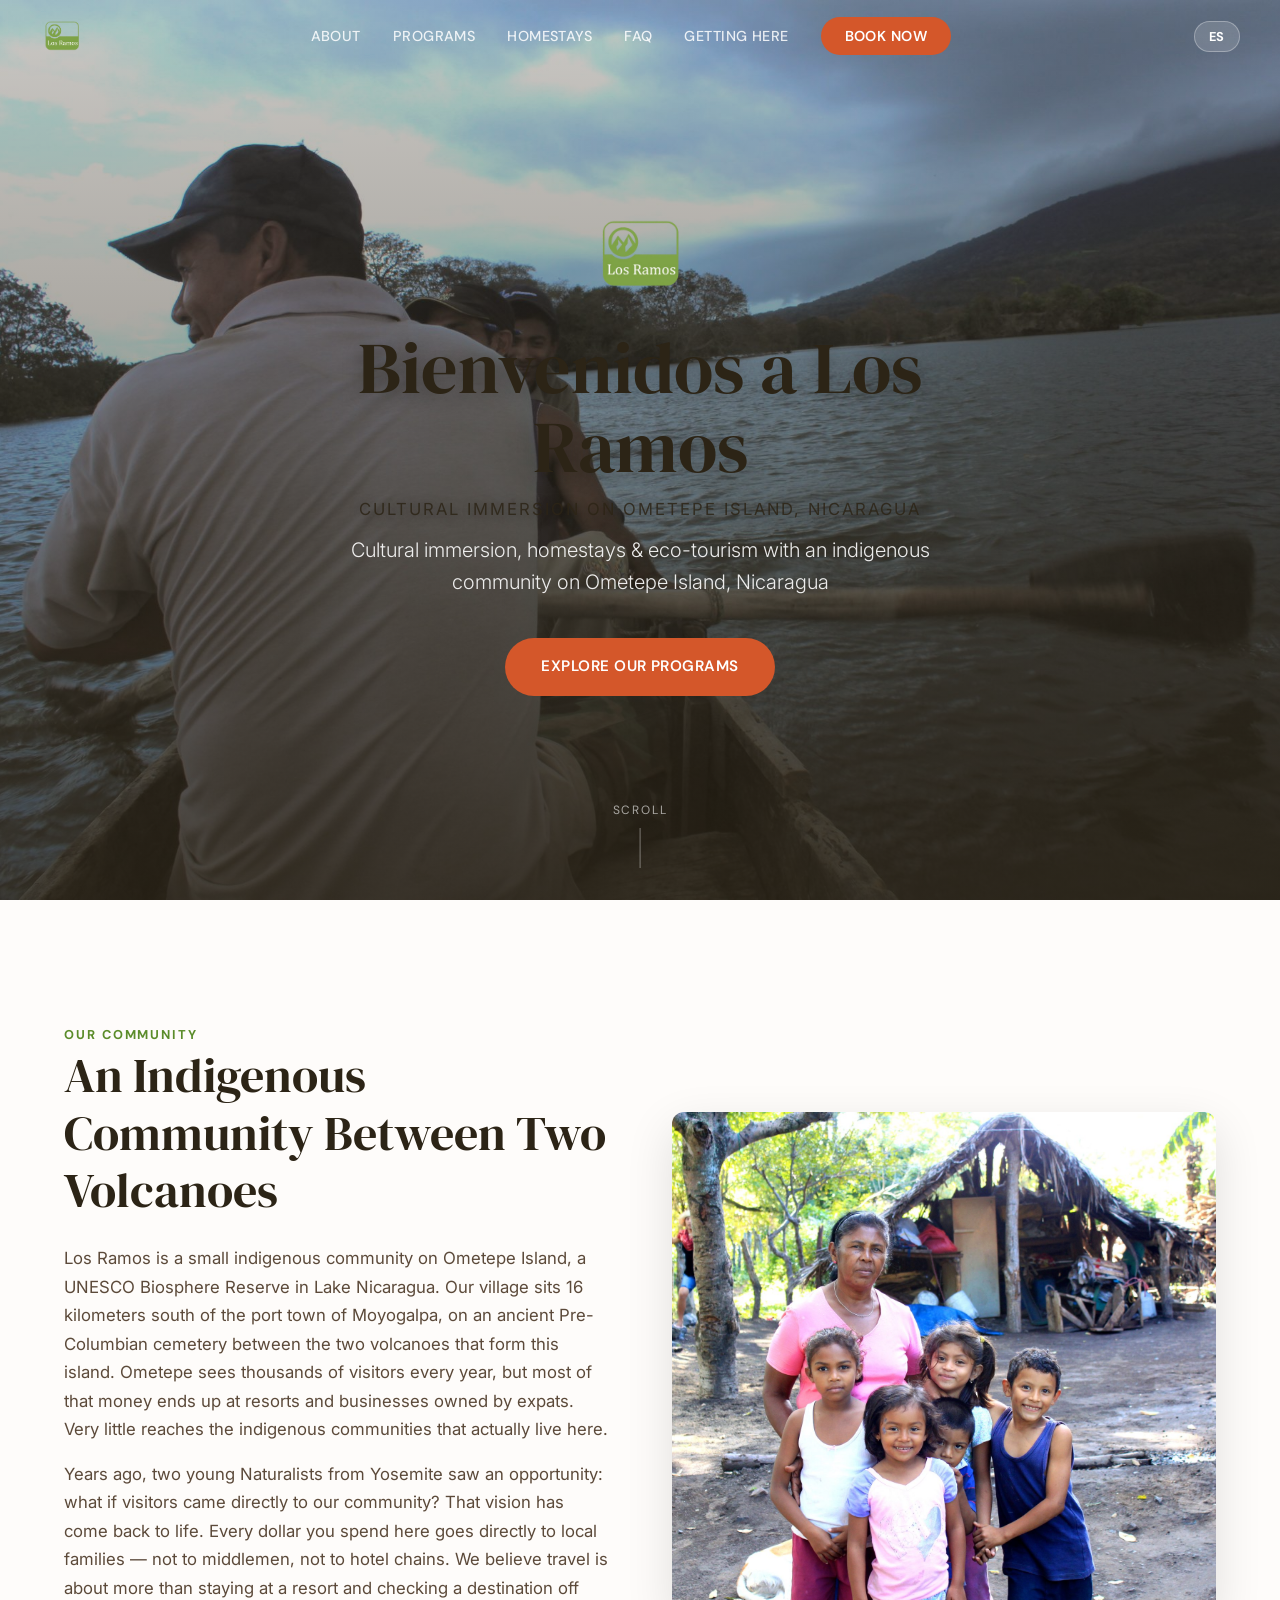
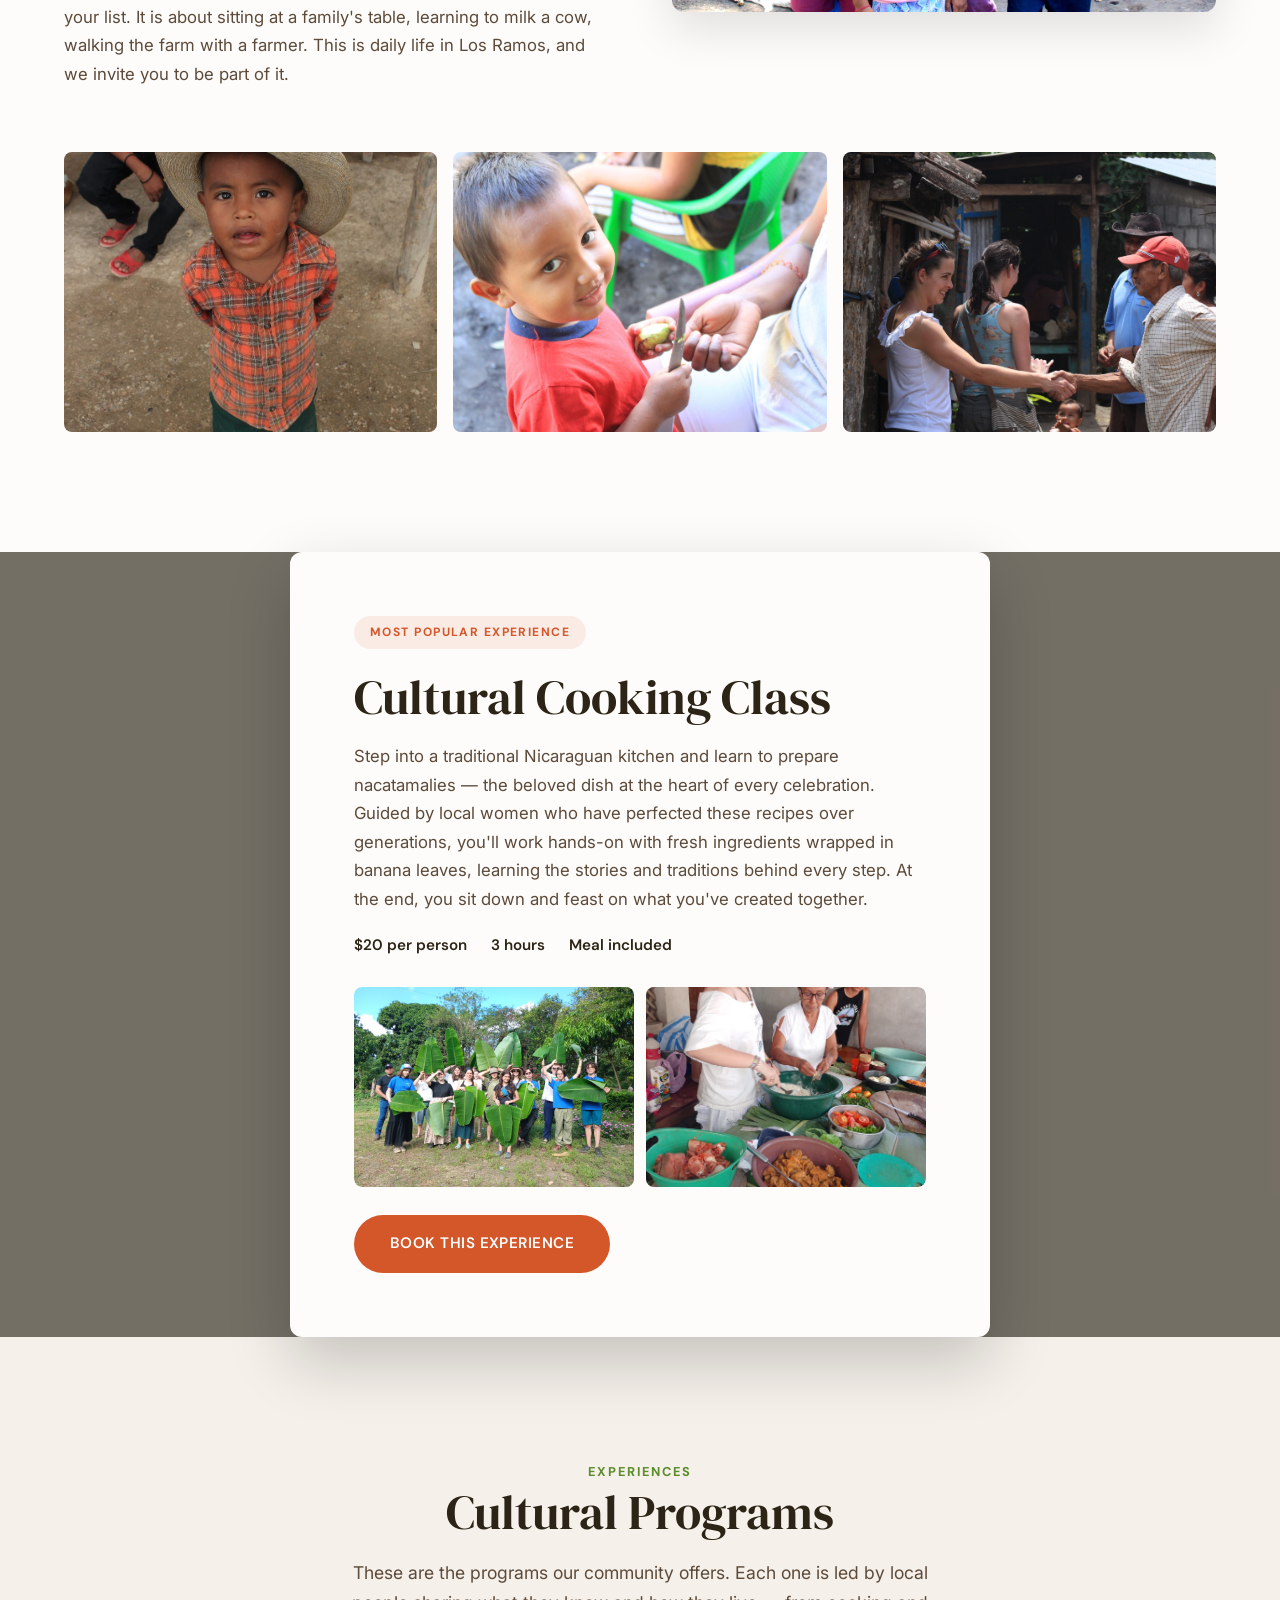
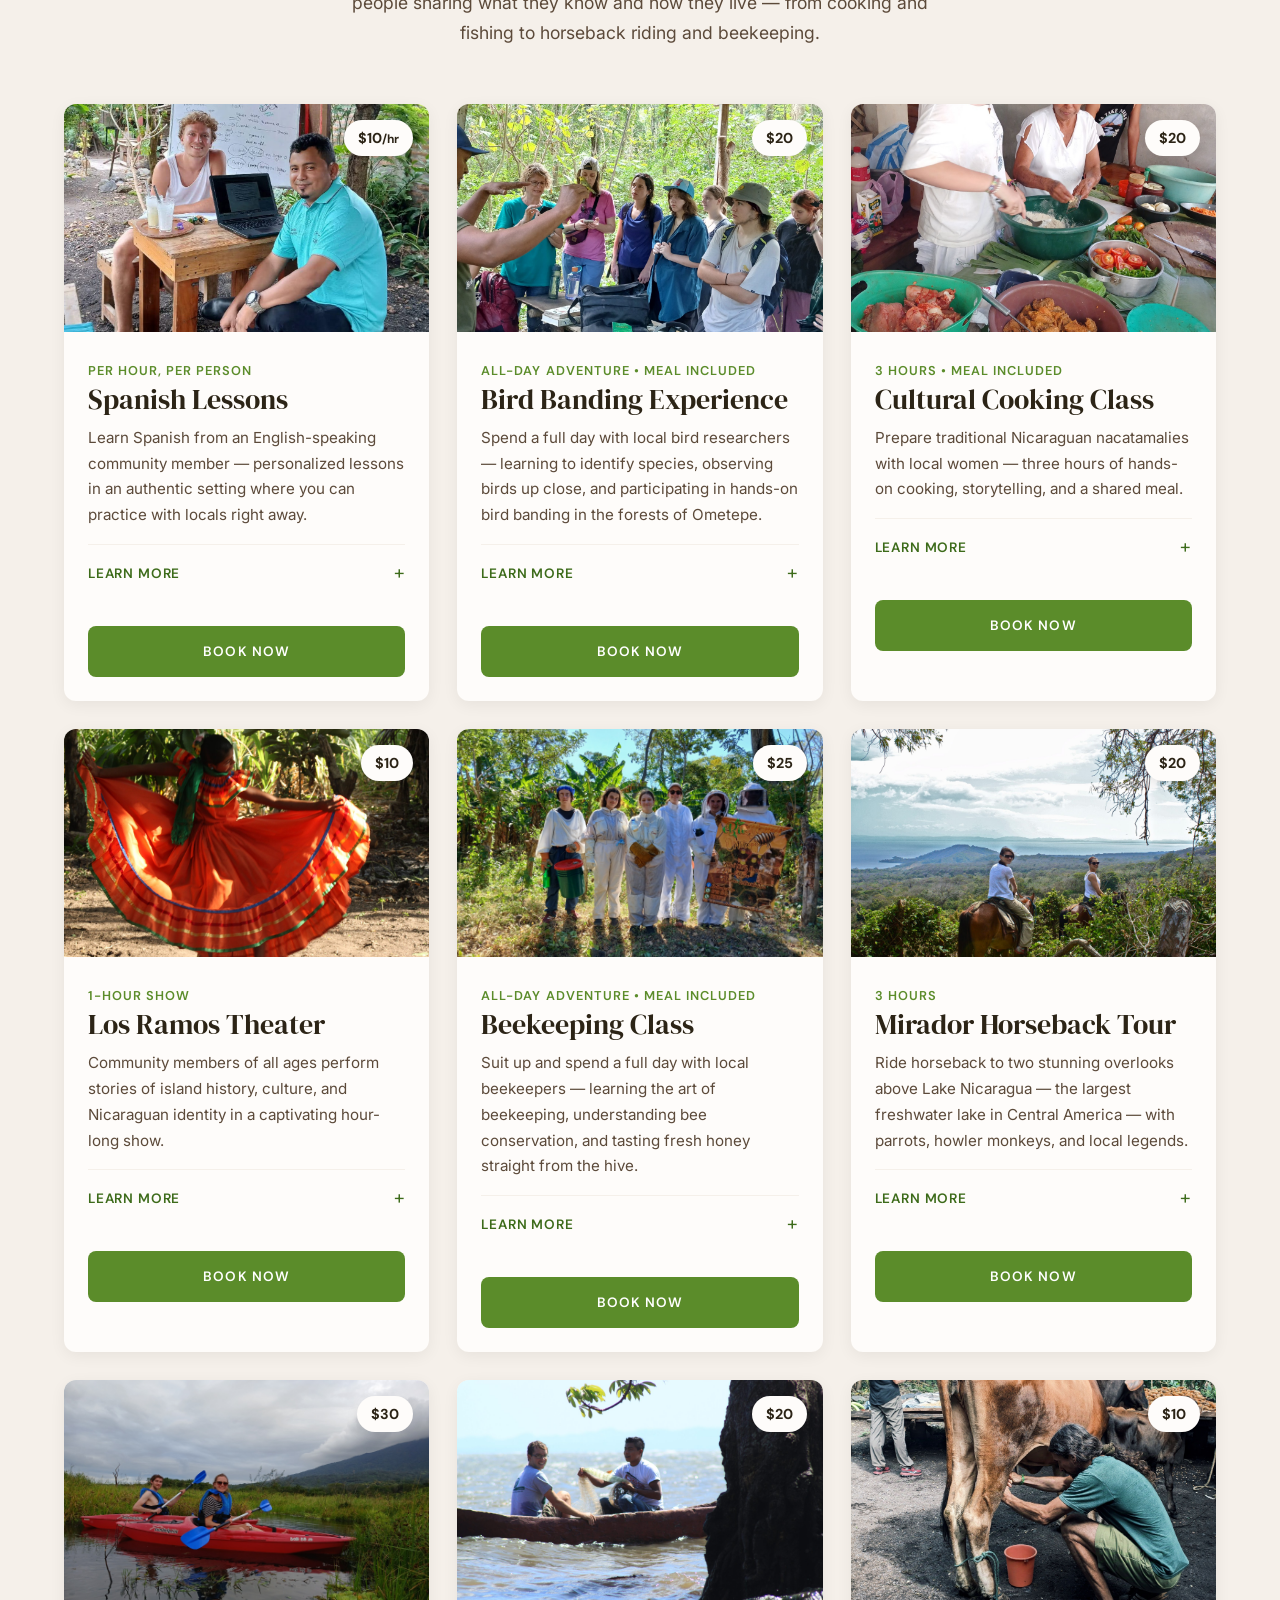
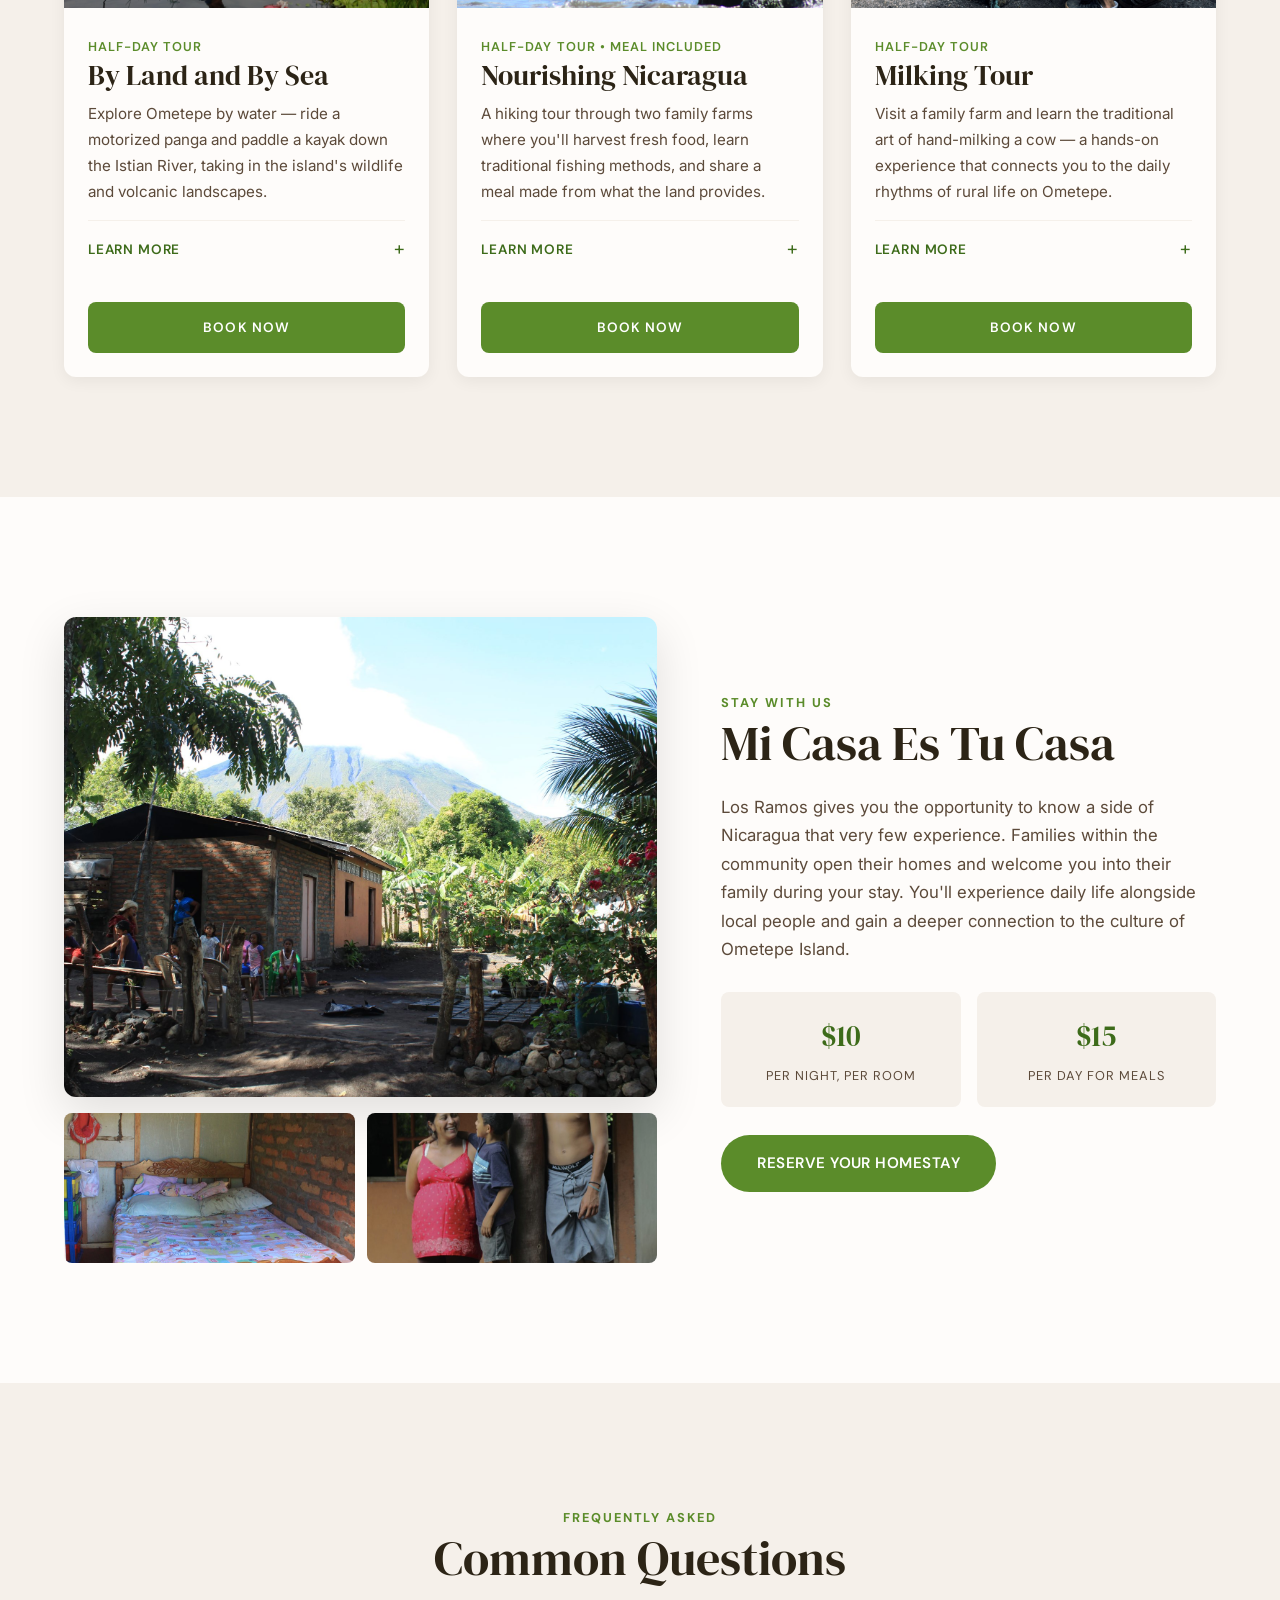
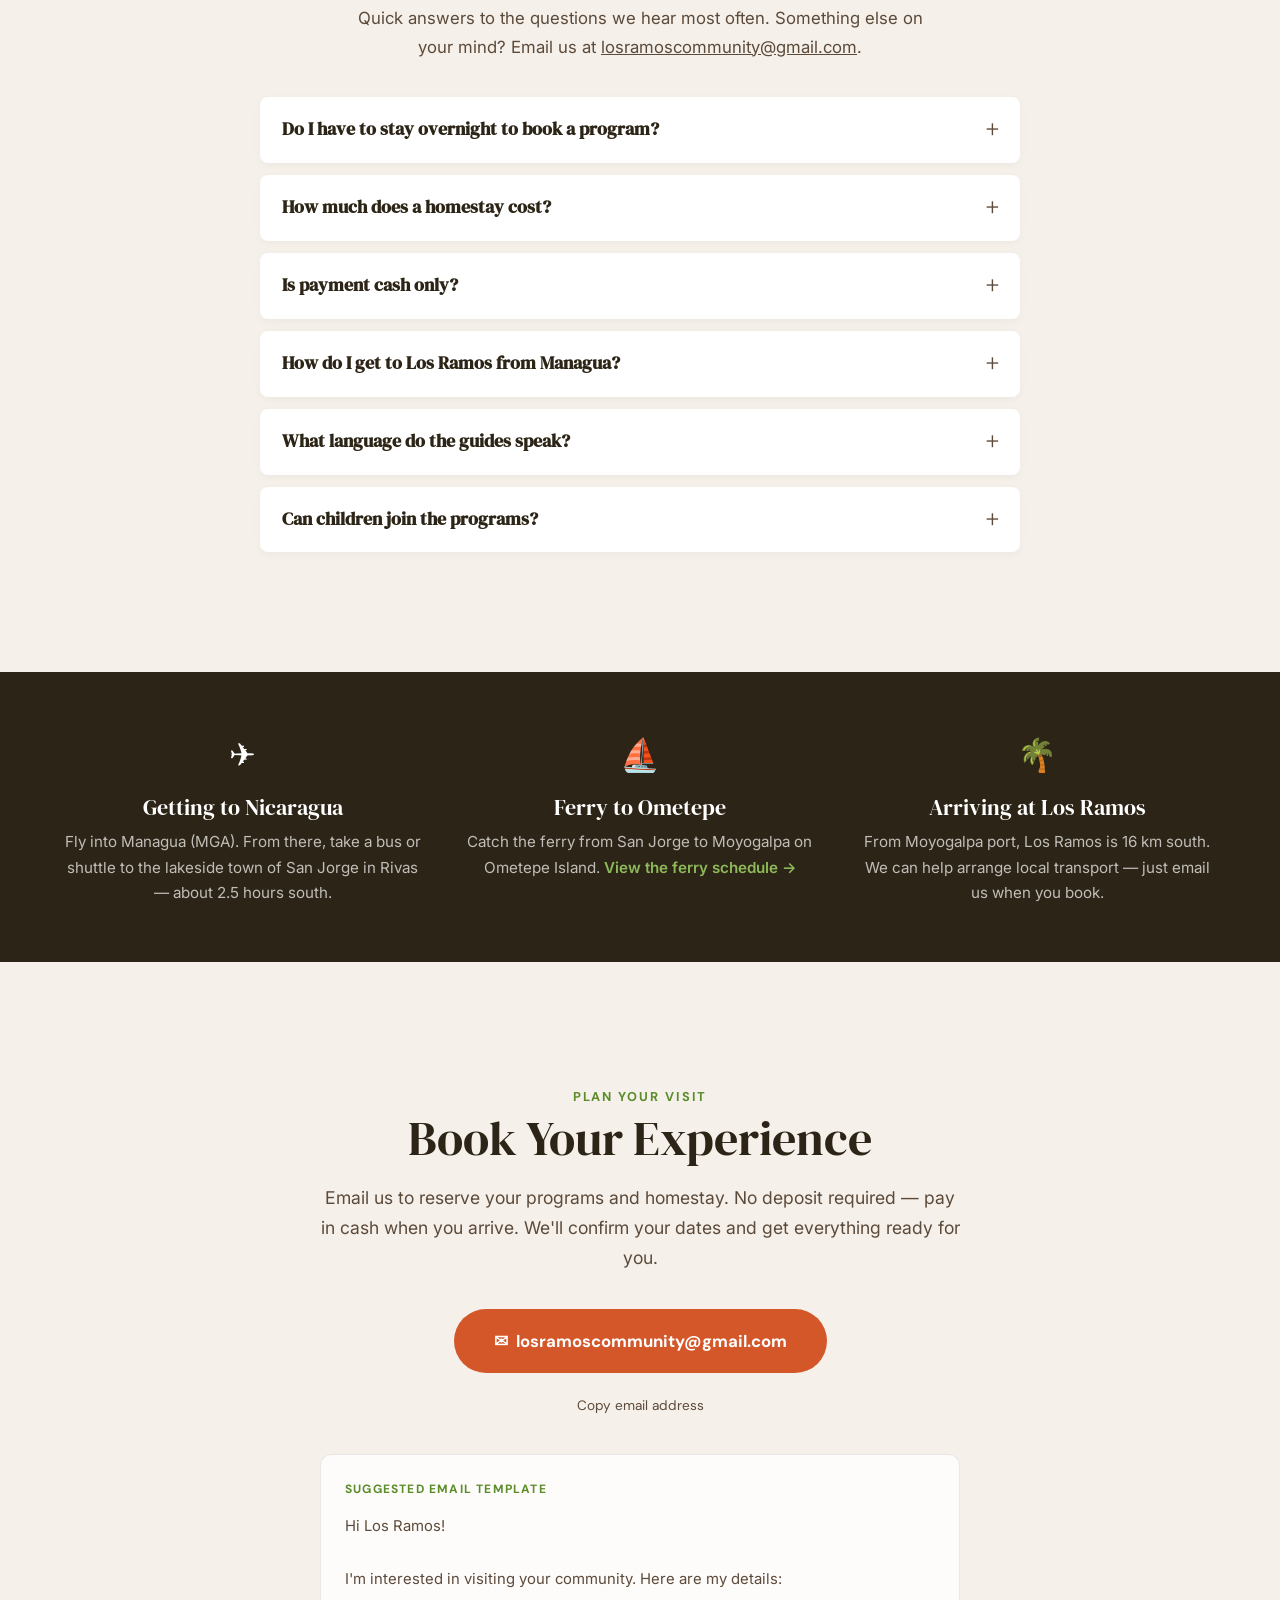
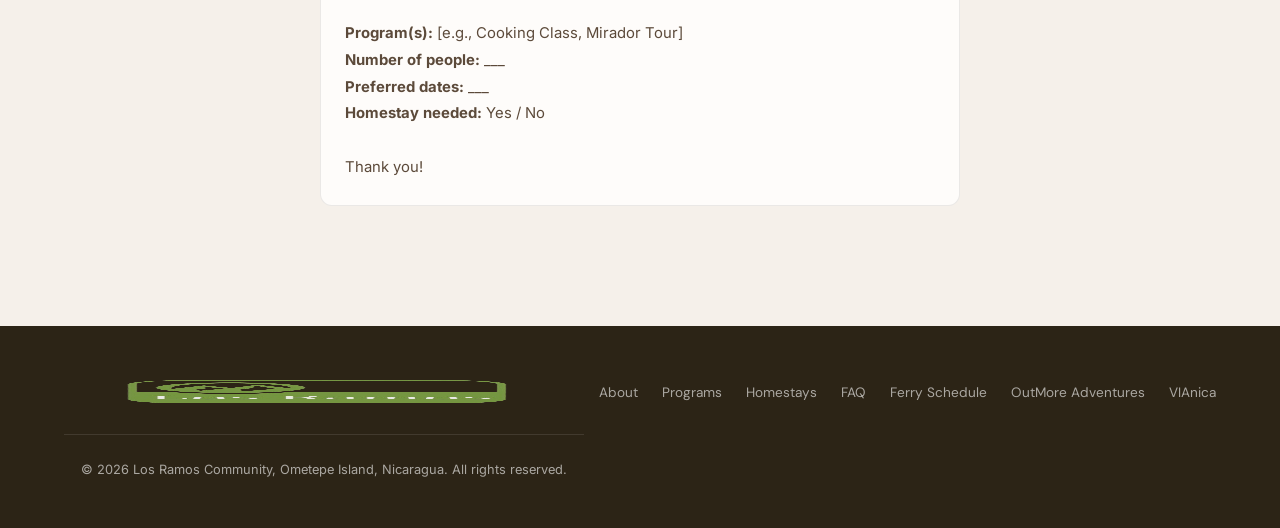
==== commit c64dfbae: "Next-phase SEO: custom domain, CWV fixes, rich schema, FAQ, 404 page - Point every canonical / OG / " ====
--- a/index.html
+++ b/index.html
@@ -11,12 +11,12 @@
   <meta name="author" content="Los Ramos Community">
   <meta name="robots" content="index, follow, max-image-preview:large">
   <meta name="googlebot" content="index, follow, max-image-preview:large, max-snippet:-1">
-  <link rel="canonical" href="https://goehringcory-lang.github.io/Los-Ramos/">
+  <link rel="canonical" href="https://visitlosramos.com/">
 
   <!-- Language alternates -->
-  <link rel="alternate" hreflang="en" href="https://goehringcory-lang.github.io/Los-Ramos/">
-  <link rel="alternate" hreflang="es" href="https://goehringcory-lang.github.io/Los-Ramos/">
-  <link rel="alternate" hreflang="x-default" href="https://goehringcory-lang.github.io/Los-Ramos/">
+  <link rel="alternate" hreflang="en" href="https://visitlosramos.com/">
+  <link rel="alternate" hreflang="es" href="https://visitlosramos.com/">
+  <link rel="alternate" hreflang="x-default" href="https://visitlosramos.com/">
 
   <!-- Geo -->
   <meta name="geo.region" content="NI-RS">
@@ -25,10 +25,12 @@
   <!-- Open Graph / Facebook -->
   <meta property="og:type" content="website">
   <meta property="og:site_name" content="Los Ramos">
-  <meta property="og:url" content="https://goehringcory-lang.github.io/Los-Ramos/">
+  <meta property="og:url" content="https://visitlosramos.com/">
   <meta property="og:title" content="Los Ramos — Cultural Immersion & Homestays on Ometepe Island, Nicaragua">
   <meta property="og:description" content="Stay with an indigenous community on Ometepe Island, Nicaragua. Homestays, cooking classes, horseback tours, kayaking & more — every dollar goes directly to local families.">
-  <meta property="og:image" content="https://goehringcory-lang.github.io/Los-Ramos/images/IMG_8709.JPG">
+  <meta property="og:image" content="https://visitlosramos.com/images/canoe-lake-nicaragua-ometepe.jpg">
+  <meta property="og:image:width" content="2000">
+  <meta property="og:image:height" content="1333">
   <meta property="og:image:alt" content="Local guides paddling a traditional wooden canoe on Lake Nicaragua with Ometepe's volcano in the background">
   <meta property="og:locale" content="en_US">
   <meta property="og:locale:alternate" content="es_NI">
@@ -37,7 +39,7 @@
   <meta name="twitter:card" content="summary_large_image">
   <meta name="twitter:title" content="Los Ramos — Cultural Immersion on Ometepe Island, Nicaragua">
   <meta name="twitter:description" content="Authentic homestays, cooking classes, horseback tours & eco-tourism with an indigenous community on Ometepe Island, Nicaragua.">
-  <meta name="twitter:image" content="https://goehringcory-lang.github.io/Los-Ramos/images/IMG_8709.JPG">
+  <meta name="twitter:image" content="https://visitlosramos.com/images/canoe-lake-nicaragua-ometepe.jpg">
   <meta name="twitter:image:alt" content="Local guides paddling a traditional canoe on Lake Nicaragua with Ometepe's volcano behind">
 
   <!-- Theme -->
@@ -50,7 +52,7 @@
   <link rel="apple-touch-icon" sizes="180x180" href="apple-touch-icon.png">
 
   <!-- Preload hero image (LCP) -->
-  <link rel="preload" as="image" href="images/IMG_8709.JPG" fetchpriority="high">
+  <link rel="preload" as="image" href="images/canoe-lake-nicaragua-ometepe.jpg" fetchpriority="high">
 
   <!-- Google Fonts -->
   <link rel="preconnect" href="https://fonts.googleapis.com">
@@ -60,23 +62,23 @@
   <!-- Styles -->
   <link rel="stylesheet" href="css/style.css">
 
-  <!-- Structured Data: Organization / TouristAttraction with all programs -->
+  <!-- Structured Data: Organization / TouristAttraction / LodgingBusiness / FAQ / WebSite -->
   <script type="application/ld+json">
   {
     "@context": "https://schema.org",
     "@graph": [
       {
         "@type": ["TouristAttraction", "LocalBusiness"],
-        "@id": "https://goehringcory-lang.github.io/Los-Ramos/#organization",
+        "@id": "https://visitlosramos.com/#organization",
         "name": "Los Ramos Community",
         "alternateName": "Los Ramos Cultural Immersion",
         "description": "An indigenous community on Ometepe Island, Nicaragua offering cultural immersion experiences, homestays, and community-led eco-tourism.",
-        "url": "https://goehringcory-lang.github.io/Los-Ramos/",
-        "logo": "https://goehringcory-lang.github.io/Los-Ramos/images/Logo.png",
+        "url": "https://visitlosramos.com/",
+        "logo": "https://visitlosramos.com/images/logo.png",
         "image": [
-          "https://goehringcory-lang.github.io/Los-Ramos/images/IMG_8709.JPG",
-          "https://goehringcory-lang.github.io/Los-Ramos/images/full-l.jpg",
-          "https://goehringcory-lang.github.io/Los-Ramos/images/Cookingclass.jpeg"
+          "https://visitlosramos.com/images/canoe-lake-nicaragua-ometepe.jpg",
+          "https://visitlosramos.com/images/indigenous-family-los-ramos.jpg",
+          "https://visitlosramos.com/images/nicaraguan-cooking-class-banana-leaves.jpg"
         ],
         "email": "losramoscommunity@gmail.com",
         "priceRange": "$",
@@ -98,105 +100,266 @@
           "Adventure travelers",
           "Spanish-language learners"
         ],
+        "sameAs": [
+          "https://visitlosramos.com/",
+          "http://www.outmoreadventures.com",
+          "http://www.vianica.com"
+        ],
         "hasOfferCatalog": {
           "@type": "OfferCatalog",
           "name": "Cultural Programs & Experiences",
           "itemListElement": [
             {
               "@type": "Offer",
-              "name": "Spanish Lessons",
               "price": "10",
               "priceCurrency": "USD",
-              "description": "Personalized Spanish lessons with a bilingual community member, per hour per person.",
-              "itemOffered": { "@type": "Service", "name": "Spanish Lessons" }
+              "availability": "https://schema.org/InStock",
+              "url": "https://visitlosramos.com/#spanish-lessons",
+              "seller": { "@id": "https://visitlosramos.com/#organization" },
+              "itemOffered": {
+                "@type": "Product",
+                "@id": "https://visitlosramos.com/#spanish-lessons",
+                "name": "Spanish Lessons in Ometepe",
+                "description": "Personalized Spanish lessons with a bilingual community member in an authentic Nicaraguan village setting. $10 per hour per person.",
+                "image": "https://visitlosramos.com/images/spanish-lessons-ometepe-immersion.jpg",
+                "brand": { "@type": "Organization", "name": "Los Ramos Community" }
+              }
             },
             {
               "@type": "Offer",
-              "name": "Bird Banding Experience",
               "price": "20",
               "priceCurrency": "USD",
-              "description": "Full-day bird banding experience with local researchers in the forests of Ometepe. Meal included.",
-              "itemOffered": { "@type": "Service", "name": "Bird Banding Experience" }
+              "availability": "https://schema.org/InStock",
+              "url": "https://visitlosramos.com/#bird-banding",
+              "seller": { "@id": "https://visitlosramos.com/#organization" },
+              "itemOffered": {
+                "@type": "Product",
+                "@id": "https://visitlosramos.com/#bird-banding",
+                "name": "Bird Banding Experience on Ometepe Island",
+                "description": "Full-day bird banding experience with local researchers in the forests of Ometepe. Meal included.",
+                "image": "https://visitlosramos.com/images/bird-banding-ometepe-researchers.jpg",
+                "brand": { "@type": "Organization", "name": "Los Ramos Community" }
+              }
             },
             {
               "@type": "Offer",
-              "name": "Cultural Cooking Class",
               "price": "20",
               "priceCurrency": "USD",
-              "description": "Three-hour traditional Nicaraguan nacatamal cooking class with local women. Meal included.",
-              "itemOffered": { "@type": "Service", "name": "Cultural Cooking Class" }
+              "availability": "https://schema.org/InStock",
+              "url": "https://visitlosramos.com/#cooking-class",
+              "seller": { "@id": "https://visitlosramos.com/#organization" },
+              "itemOffered": {
+                "@type": "Product",
+                "@id": "https://visitlosramos.com/#cooking-class",
+                "name": "Nicaraguan Cultural Cooking Class",
+                "description": "Three-hour traditional Nicaraguan nacatamal cooking class with local women in Los Ramos. Meal included.",
+                "image": "https://visitlosramos.com/images/nicaraguan-cooking-class-banana-leaves.jpg",
+                "brand": { "@type": "Organization", "name": "Los Ramos Community" }
+              }
             },
             {
               "@type": "Offer",
-              "name": "Los Ramos Theater",
               "price": "10",
               "priceCurrency": "USD",
-              "description": "One-hour community performance of island history, indigenous culture, and Nicaraguan storytelling.",
-              "itemOffered": { "@type": "Service", "name": "Los Ramos Theater" }
+              "availability": "https://schema.org/InStock",
+              "url": "https://visitlosramos.com/#los-ramos-theater",
+              "seller": { "@id": "https://visitlosramos.com/#organization" },
+              "itemOffered": {
+                "@type": "Product",
+                "@id": "https://visitlosramos.com/#los-ramos-theater",
+                "name": "Los Ramos Community Theater",
+                "description": "One-hour community performance of island history, indigenous culture, and Nicaraguan storytelling.",
+                "image": "https://visitlosramos.com/images/los-ramos-theater-traditional-dance.jpg",
+                "brand": { "@type": "Organization", "name": "Los Ramos Community" }
+              }
             },
             {
               "@type": "Offer",
-              "name": "Beekeeping Class",
               "price": "25",
               "priceCurrency": "USD",
-              "description": "Full-day beekeeping experience with local beekeepers, including fresh honey tasting. Meal included.",
-              "itemOffered": { "@type": "Service", "name": "Beekeeping Class" }
+              "availability": "https://schema.org/InStock",
+              "url": "https://visitlosramos.com/#beekeeping",
+              "seller": { "@id": "https://visitlosramos.com/#organization" },
+              "itemOffered": {
+                "@type": "Product",
+                "@id": "https://visitlosramos.com/#beekeeping",
+                "name": "Ometepe Beekeeping Class",
+                "description": "Full-day beekeeping experience with local beekeepers on Ometepe Island, including fresh honey tasting. Meal included.",
+                "image": "https://visitlosramos.com/images/beekeeping-class-ometepe.jpg",
+                "brand": { "@type": "Organization", "name": "Los Ramos Community" }
+              }
             },
             {
               "@type": "Offer",
-              "name": "Mirador Horseback Tour",
               "price": "20",
               "priceCurrency": "USD",
-              "description": "Three-hour horseback ride to two miradors overlooking Lake Nicaragua.",
-              "itemOffered": { "@type": "Service", "name": "Mirador Horseback Tour" }
+              "availability": "https://schema.org/InStock",
+              "url": "https://visitlosramos.com/#mirador-horseback",
+              "seller": { "@id": "https://visitlosramos.com/#organization" },
+              "itemOffered": {
+                "@type": "Product",
+                "@id": "https://visitlosramos.com/#mirador-horseback",
+                "name": "Mirador Horseback Tour over Lake Nicaragua",
+                "description": "Three-hour horseback ride to two miradors overlooking Lake Nicaragua, the largest freshwater lake in Central America.",
+                "image": "https://visitlosramos.com/images/mirador-horseback-tour-lake-nicaragua.jpg",
+                "brand": { "@type": "Organization", "name": "Los Ramos Community" }
+              }
             },
             {
               "@type": "Offer",
-              "name": "By Land and By Sea",
               "price": "30",
               "priceCurrency": "USD",
-              "description": "Half-day tour combining a motorized panga ride and kayaking down the Istian River.",
-              "itemOffered": { "@type": "Service", "name": "By Land and By Sea" }
+              "availability": "https://schema.org/InStock",
+              "url": "https://visitlosramos.com/#by-land-and-by-sea",
+              "seller": { "@id": "https://visitlosramos.com/#organization" },
+              "itemOffered": {
+                "@type": "Product",
+                "@id": "https://visitlosramos.com/#by-land-and-by-sea",
+                "name": "By Land and By Sea — Panga and Kayak Tour",
+                "description": "Half-day tour combining a motorized panga ride on Lake Nicaragua and kayaking down the Istian River on Ometepe Island.",
+                "image": "https://visitlosramos.com/images/kayaking-istian-river-ometepe.jpg",
+                "brand": { "@type": "Organization", "name": "Los Ramos Community" }
+              }
             },
             {
               "@type": "Offer",
-              "name": "Nourishing Nicaragua",
               "price": "20",
               "priceCurrency": "USD",
-              "description": "Half-day farm-to-table tour visiting two family farms with traditional fishing methods. Meal included.",
-              "itemOffered": { "@type": "Service", "name": "Nourishing Nicaragua" }
+              "availability": "https://schema.org/InStock",
+              "url": "https://visitlosramos.com/#nourishing-nicaragua",
+              "seller": { "@id": "https://visitlosramos.com/#organization" },
+              "itemOffered": {
+                "@type": "Product",
+                "@id": "https://visitlosramos.com/#nourishing-nicaragua",
+                "name": "Nourishing Nicaragua — Farm-to-Table Tour",
+                "description": "Half-day farm-to-table tour visiting two family farms with traditional fishing methods. Meal included.",
+                "image": "https://visitlosramos.com/images/farm-to-table-fishing-ometepe.jpg",
+                "brand": { "@type": "Organization", "name": "Los Ramos Community" }
+              }
             },
             {
               "@type": "Offer",
-              "name": "Milking Tour",
               "price": "10",
               "priceCurrency": "USD",
-              "description": "Half-day family farm visit to learn traditional hand-milking on Ometepe Island.",
-              "itemOffered": { "@type": "Service", "name": "Milking Tour" }
-            },
-            {
-              "@type": "Offer",
-              "name": "Homestay (per room, per night)",
-              "price": "10",
-              "priceCurrency": "USD",
-              "description": "Overnight stay with a Los Ramos family — $10 per room per night, $15 per day for meals.",
-              "itemOffered": { "@type": "LodgingBusiness", "name": "Los Ramos Homestays" }
+              "availability": "https://schema.org/InStock",
+              "url": "https://visitlosramos.com/#milking-tour",
+              "seller": { "@id": "https://visitlosramos.com/#organization" },
+              "itemOffered": {
+                "@type": "Product",
+                "@id": "https://visitlosramos.com/#milking-tour",
+                "name": "Traditional Cow Milking Tour",
+                "description": "Half-day family farm visit to learn traditional hand-milking on Ometepe Island.",
+                "image": "https://visitlosramos.com/images/hand-milking-cow-ometepe-farm.jpg",
+                "brand": { "@type": "Organization", "name": "Los Ramos Community" }
+              }
             }
           ]
+        }
+      },
+      {
+        "@type": "LodgingBusiness",
+        "@id": "https://visitlosramos.com/#homestays",
+        "name": "Los Ramos Family Homestays",
+        "description": "Stay with a Los Ramos family in their home on Ometepe Island. $10 per room per night, plus $15 per day for meals.",
+        "url": "https://visitlosramos.com/#homestays",
+        "image": [
+          "https://visitlosramos.com/images/family-homestead-ometepe-volcano.jpg",
+          "https://visitlosramos.com/images/los-ramos-homestay-bedroom.jpg",
+          "https://visitlosramos.com/images/family-porch-los-ramos.jpg"
+        ],
+        "priceRange": "$",
+        "currenciesAccepted": "USD",
+        "paymentAccepted": "Cash",
+        "address": {
+          "@type": "PostalAddress",
+          "addressLocality": "Los Ramos, Ometepe Island",
+          "addressRegion": "Rivas",
+          "addressCountry": "NI"
         },
-        "sameAs": [
-          "http://www.outmoreadventures.com",
-          "http://www.vianica.com"
+        "amenityFeature": [
+          { "@type": "LocationFeatureSpecification", "name": "Family-hosted stay", "value": true },
+          { "@type": "LocationFeatureSpecification", "name": "Home-cooked meals available", "value": true },
+          { "@type": "LocationFeatureSpecification", "name": "Direct support of local families", "value": true }
+        ],
+        "makesOffer": [
+          {
+            "@type": "Offer",
+            "name": "Homestay room",
+            "price": "10",
+            "priceCurrency": "USD",
+            "description": "Per room, per night."
+          },
+          {
+            "@type": "Offer",
+            "name": "Daily meals",
+            "price": "15",
+            "priceCurrency": "USD",
+            "description": "Per day for three home-cooked meals."
+          }
+        ]
+      },
+      {
+        "@type": "FAQPage",
+        "@id": "https://visitlosramos.com/#faq",
+        "mainEntity": [
+          {
+            "@type": "Question",
+            "name": "Do I have to stay overnight to book a program?",
+            "acceptedAnswer": {
+              "@type": "Answer",
+              "text": "No. Every program is bookable as a standalone visit. Homestays are optional — many visitors come for a single cooking class or horseback tour, while others stay for a week."
+            }
+          },
+          {
+            "@type": "Question",
+            "name": "How much does a homestay cost?",
+            "acceptedAnswer": {
+              "@type": "Answer",
+              "text": "$10 per room per night, plus $15 per day for three home-cooked meals. Every dollar goes directly to the host family."
+            }
+          },
+          {
+            "@type": "Question",
+            "name": "Is payment cash only?",
+            "acceptedAnswer": {
+              "@type": "Answer",
+              "text": "Yes. No deposit is required when you book — you pay in cash (USD or Nicaraguan córdoba) when you arrive in Los Ramos."
+            }
+          },
+          {
+            "@type": "Question",
+            "name": "How do I get to Los Ramos from Managua?",
+            "acceptedAnswer": {
+              "@type": "Answer",
+              "text": "Fly into Managua (MGA), take a bus or shuttle about 2.5 hours south to San Jorge in Rivas, catch the ferry to Moyogalpa on Ometepe Island, then travel 16 km south to Los Ramos. We can help arrange the last leg — just email us when you book."
+            }
+          },
+          {
+            "@type": "Question",
+            "name": "What language do the guides speak?",
+            "acceptedAnswer": {
+              "@type": "Answer",
+              "text": "Most community members speak Spanish. A bilingual member of the community leads the Spanish lessons and can help with English-speaking guests on tours."
+            }
+          },
+          {
+            "@type": "Question",
+            "name": "Can children join the programs?",
+            "acceptedAnswer": {
+              "@type": "Answer",
+              "text": "Yes. Cooking class, milking tour, kayaking, and theater are all family-friendly. Email us when you book and mention how old the kids are so we can plan accordingly."
+            }
+          }
         ]
       },
       {
         "@type": "WebSite",
-        "@id": "https://goehringcory-lang.github.io/Los-Ramos/#website",
-        "url": "https://goehringcory-lang.github.io/Los-Ramos/",
+        "@id": "https://visitlosramos.com/#website",
+        "url": "https://visitlosramos.com/",
         "name": "Los Ramos",
         "description": "Cultural immersion, homestays & eco-tourism with an indigenous community on Ometepe Island, Nicaragua.",
         "inLanguage": ["en", "es"],
-        "publisher": { "@id": "https://goehringcory-lang.github.io/Los-Ramos/#organization" }
+        "publisher": { "@id": "https://visitlosramos.com/#organization" }
       }
     ]
   }
@@ -211,7 +374,7 @@
   <nav class="nav" role="navigation" aria-label="Main navigation">
     <div class="nav-inner">
       <a href="#" class="nav-logo" aria-label="Los Ramos — Home">
-        <img src="images/Logo.png" alt="Los Ramos logo" width="44" height="44">
+        <img src="images/logo.png" alt="Los Ramos logo" width="44" height="44">
       </a>
       <button class="nav-toggle" aria-label="Toggle navigation menu" aria-expanded="false">
         <span></span><span></span><span></span>
@@ -220,6 +383,7 @@
         <li><a href="#about" data-es="Nosotros">About</a></li>
         <li><a href="#programs" data-es="Programas">Programs</a></li>
         <li><a href="#homestays" data-es="Hospedaje">Homestays</a></li>
+        <li><a href="#faq" data-es="Preguntas">FAQ</a></li>
         <li><a href="#getting-here" data-es="Cómo Llegar">Getting Here</a></li>
         <li><a href="#contact" class="nav-cta" data-es="Reservar">Book Now</a></li>
       </ul>
@@ -235,10 +399,13 @@
        HERO
        ============================================ -->
   <header class="hero" id="home">
-    <div class="hero-bg" style="background-image: url('images/IMG_8709.JPG');" role="img" aria-label="Local guides paddling a traditional wooden canoe on Lake Nicaragua with Ometepe's volcano rising in the background"></div>
+    <div class="hero-bg" style="background-image: url('images/canoe-lake-nicaragua-ometepe.jpg');" role="img" aria-label="Local guides paddling a traditional wooden canoe on Lake Nicaragua with Ometepe's volcano rising in the background"></div>
     <div class="hero-content">
-      <img src="images/Logo.png" alt="" class="hero-logo" aria-hidden="true">
-      <h1 class="hero-tagline"><span lang="es">Bienvenidos a Los Ramos</span><span class="sr-only"> — Cultural Immersion &amp; Homestays on Ometepe Island, Nicaragua</span></h1>
+      <img src="images/logo.png" alt="" class="hero-logo" aria-hidden="true" width="500" height="500">
+      <h1 class="hero-tagline">
+        <span lang="es">Bienvenidos a Los Ramos</span>
+        <span class="hero-tagline-en" data-es="Inmersión Cultural en la Isla de Ometepe, Nicaragua">Cultural Immersion on Ometepe Island, Nicaragua</span>
+      </h1>
       <p class="hero-subtitle" data-es="Inmersión cultural, hospedaje y ecoturismo con una comunidad indígena en la Isla de Ometepe, Nicaragua">Cultural immersion, homestays &amp; eco-tourism with an indigenous community on Ometepe Island, Nicaragua</p>
       <a href="#programs" class="btn btn-primary" data-es="Explorar Nuestros Programas">Explore Our Programs</a>
     </div>
@@ -262,18 +429,18 @@
             <p data-es="Hace años, dos jóvenes naturalistas de Yosemite vieron una oportunidad: ¿qué pasaría si los visitantes vinieran directamente a nuestra comunidad? Esa visión ha vuelto a cobrar vida. Cada dólar que gastas aquí va directamente a las familias locales — no a intermediarios, no a cadenas hoteleras. Creemos que viajar significa algo más que alojarse en un resort y tachar un destino de la lista. Se trata de sentarse a la mesa con una familia, aprender a ordeñar una vaca, caminar por la finca con un agricultor. Esto es la vida cotidiana en Los Ramos, y te invitamos a ser parte de ella.">Years ago, two young Naturalists from Yosemite saw an opportunity: what if visitors came directly to our community? That vision has come back to life. Every dollar you spend here goes directly to local families — not to middlemen, not to hotel chains. We believe travel is about more than staying at a resort and checking a destination off your list. It is about sitting at a family's table, learning to milk a cow, walking the farm with a farmer. This is daily life in Los Ramos, and we invite you to be part of it.</p>
           </div>
           <div class="about-image">
-            <img src="images/full-l.jpg" alt="A grandmother from Los Ramos standing with four smiling children in front of their family homestead" loading="lazy" class="lightbox-trigger">
+            <img src="images/indigenous-family-los-ramos.jpg" alt="A grandmother from Los Ramos standing with four smiling children in front of their family homestead" loading="lazy" class="lightbox-trigger" width="1636" height="1400">
           </div>
         </div>
         <div class="photo-strip reveal">
           <div class="photo-strip-item">
-            <img src="images/full-l3.jpg" alt="A young child in a straw cowboy hat and plaid shirt looking up at the camera" loading="lazy" class="lightbox-trigger">
+            <img src="images/child-cowboy-hat-ometepe.jpg" alt="A young child in a straw cowboy hat and plaid shirt looking up at the camera" loading="lazy" class="lightbox-trigger" width="933" height="1400">
           </div>
           <div class="photo-strip-item">
-            <img src="images/full-c.jpg" alt="A young boy from the community smiling while being handed a piece of fresh fruit" loading="lazy" class="lightbox-trigger">
+            <img src="images/community-child-fresh-fruit-ometepe.jpg" alt="A young boy from the community smiling while being handed a piece of fresh fruit" loading="lazy" class="lightbox-trigger" width="2000" height="1333">
           </div>
           <div class="photo-strip-item">
-            <img src="images/full-pics03.jpg" alt="A visitor warmly shaking hands with a community elder while others look on" loading="lazy" class="lightbox-trigger">
+            <img src="images/visitor-meeting-community-elder.jpg" alt="A visitor warmly shaking hands with a community elder while others look on" loading="lazy" class="lightbox-trigger" width="2000" height="1333">
           </div>
         </div>
       </div>
@@ -282,7 +449,7 @@
     <!-- ============================================
          FEATURED: CULTURAL COOKING CLASS
          ============================================ -->
-    <section class="cooking-feature" id="cooking" style="background-image: url('images/Cookingclass.jpeg');">
+    <section class="cooking-feature" id="cooking" style="background-image: url('images/nicaraguan-cooking-class-banana-leaves.jpg');">
       <div class="cooking-card reveal">
         <span class="cooking-badge" data-es="Experiencia Más Popular">Most Popular Experience</span>
         <h2 data-es="Clase de Cocina Cultural">Cultural Cooking Class</h2>
@@ -293,8 +460,8 @@
           <span data-es="Comida incluida">Meal included</span>
         </div>
         <div class="cooking-images">
-          <img src="images/Cookingclass.jpeg" alt="A group of visitors holding freshly cut banana leaves outdoors during a cooking class in Los Ramos" loading="lazy" class="lightbox-trigger">
-          <img src="images/Cookingclass2.jpeg" alt="Local women and a visitor preparing nacatamal ingredients together on banana leaves in a traditional kitchen" loading="lazy" class="lightbox-trigger">
+          <img src="images/nicaraguan-cooking-class-banana-leaves.jpg" alt="A group of visitors holding freshly cut banana leaves outdoors during a cooking class in Los Ramos" loading="lazy" class="lightbox-trigger" width="1600" height="1200">
+          <img src="images/nicaraguan-cooking-class-nacatamal.jpg" alt="Local women and a visitor preparing nacatamal ingredients together on banana leaves in a traditional kitchen" loading="lazy" class="lightbox-trigger" width="1200" height="1600">
         </div>
         <a href="mailto:losramoscommunity@gmail.com?subject=Booking%20Request%20%E2%80%93%20Cultural%20Cooking%20Class&body=Hi%20Los%20Ramos!%0A%0AI'd%20like%20to%20book%20the%20Cultural%20Cooking%20Class%20for%20____%20people%20on%20____%20(date).%0A%0AThank%20you!" class="btn btn-primary" data-es="Reservar Esta Experiencia">Book This Experience</a>
       </div>
@@ -314,9 +481,9 @@
         <div class="programs-grid">
 
           <!-- Spanish Lessons -->
-          <div class="program-card reveal">
+          <div class="program-card reveal" id="spanish-lessons">
             <div class="program-card-image">
-              <img src="images/SpanishMain.jpeg" alt="A community member teaching Spanish to visitors in Los Ramos" loading="lazy" class="lightbox-trigger">
+              <img src="images/spanish-lessons-ometepe-immersion.jpg" alt="A community member teaching Spanish to visitors in Los Ramos" loading="lazy" class="lightbox-trigger" width="1141" height="864">
               <span class="program-card-price">$10<small>/hr</small></span>
             </div>
             <div class="program-card-body">
@@ -328,8 +495,8 @@
                 <div class="program-details-content">
                   <p data-es="No hay mejor manera de aprender español que inmerso en una comunidad donde se habla todos los días. Nuestro instructor bilingüe de la comunidad ofrece clases personalizadas adaptadas a tu nivel, ya seas principiante o quieras perfeccionar tus habilidades conversacionales. Las lecciones van más allá del aula — practicarás con familias locales, en la finca, en la cocina y por toda la comunidad. Es aprendizaje de idiomas a través de la vida real.">There's no better way to learn Spanish than immersed in a community where it's spoken every day. Our bilingual community instructor offers personalized lessons tailored to your level, whether you're a complete beginner or looking to sharpen your conversational skills. Lessons go beyond the classroom — you'll practice with local families, on the farm, in the kitchen, and around the community. It's language learning through real life.</p>
                   <div class="program-details-gallery">
-                    <img src="images/SpanishMain.jpeg" alt="A community member teaching Spanish to visitors" loading="lazy" class="lightbox-trigger">
-                    <img src="images/Spanish.jpeg" alt="Visitors practicing Spanish during a lesson in Los Ramos" loading="lazy" class="lightbox-trigger">
+                    <img src="images/spanish-lessons-ometepe-immersion.jpg" alt="A community member teaching Spanish to visitors" loading="lazy" class="lightbox-trigger" width="1141" height="864">
+                    <img src="images/spanish-lessons-practice-los-ramos.jpg" alt="Visitors practicing Spanish during a lesson in Los Ramos" loading="lazy" class="lightbox-trigger" width="548" height="490">
                   </div>
                 </div>
               </details>
@@ -340,9 +507,9 @@
           </div>
 
           <!-- Bird Banding Experience -->
-          <div class="program-card reveal">
+          <div class="program-card reveal" id="bird-banding">
             <div class="program-card-image">
-              <img src="images/birdbanding.jpeg" alt="A group of visitors learning about bird banding from a local researcher at a forest station on Ometepe Island" loading="lazy" class="lightbox-trigger">
+              <img src="images/bird-banding-ometepe-researchers.jpg" alt="A group of visitors learning about bird banding from a local researcher at a forest station on Ometepe Island" loading="lazy" class="lightbox-trigger" width="1200" height="1600">
               <span class="program-card-price">$20</span>
             </div>
             <div class="program-card-body">
@@ -354,8 +521,8 @@
                 <div class="program-details-content">
                   <p data-es="La Isla de Ometepe alberga una extraordinaria diversidad de especies de aves, y esta experiencia te pone justo en medio de todo. Te unirás a investigadores locales en su estación de anillamiento en el bosque, aprendiendo cómo capturan, miden, anillan y liberan aves como parte de los esfuerzos de conservación. A lo largo del día observarás docenas de especies en su hábitat natural, aprenderás a identificarlas por vista y sonido, y obtendrás una comprensión más profunda de los ecosistemas de la isla. Una comida casera está incluida.">Ometepe Island is home to an extraordinary diversity of bird species, and this experience puts you right in the middle of it. You'll join local researchers at their forest banding station, learning how they carefully capture, measure, band, and release birds as part of ongoing conservation efforts. Throughout the day you'll observe dozens of species in their natural habitat, learn to identify them by sight and sound, and gain a deeper understanding of the island's ecosystems. A home-cooked meal is included, shared with the researchers and your fellow visitors.</p>
                   <div class="program-details-gallery">
-                    <img src="images/birdbanding.jpeg" alt="Visitors gathered around a researcher demonstrating bird banding techniques at a forest station" loading="lazy" class="lightbox-trigger">
-                    <img src="images/birdbanding2.jpeg" alt="Visitors photographing a bird being carefully held by a researcher during a banding session" loading="lazy" class="lightbox-trigger">
+                    <img src="images/bird-banding-ometepe-researchers.jpg" alt="Visitors gathered around a researcher demonstrating bird banding techniques at a forest station" loading="lazy" class="lightbox-trigger" width="1200" height="1600">
+                    <img src="images/bird-banding-conservation-ometepe.jpg" alt="Visitors photographing a bird being carefully held by a researcher during a banding session" loading="lazy" class="lightbox-trigger" width="1200" height="1600">
                   </div>
                 </div>
               </details>
@@ -366,9 +533,9 @@
           </div>
 
           <!-- Cultural Cooking Class -->
-          <div class="program-card reveal">
+          <div class="program-card reveal" id="cooking-class">
             <div class="program-card-image">
-              <img src="images/Cookingclass2.jpeg" alt="Local women and a visitor preparing nacatamal ingredients together on banana leaves in a traditional kitchen" loading="lazy" class="lightbox-trigger">
+              <img src="images/nicaraguan-cooking-class-nacatamal.jpg" alt="Local women and a visitor preparing nacatamal ingredients together on banana leaves in a traditional kitchen" loading="lazy" class="lightbox-trigger" width="1200" height="1600">
               <span class="program-card-price">$20</span>
             </div>
             <div class="program-card-body">
@@ -380,8 +547,8 @@
                 <div class="program-details-content">
                   <p data-es="La clase de cocina es el programa más querido de la comunidad. Trabajarás junto a mujeres locales que han perfeccionado estas recetas por generaciones, aprendiendo los procesos tradicionales de preparar masa, sazonar carnes y envolver todo en hojas frescas de plátano. La clase es tanto sobre conversación y conexión como sobre cocina. Comes lo que preparas — y es delicioso.">The cooking class is the community's most beloved program. You'll work alongside local women who have been perfecting these recipes for generations, learning the traditional processes of preparing masa, seasoning meats, and wrapping everything in fresh banana leaves. The class is as much about conversation and connection as it is about cooking. You eat what you make — and it's delicious.</p>
                   <div class="program-details-gallery">
-                    <img src="images/Cookingclass.jpeg" alt="A group of visitors holding freshly cut banana leaves outdoors during a cooking class" loading="lazy" class="lightbox-trigger">
-                    <img src="images/cc2.jpg" alt="Hands carefully folding banana leaves around nacatamal filling" loading="lazy" class="lightbox-trigger">
+                    <img src="images/nicaraguan-cooking-class-banana-leaves.jpg" alt="A group of visitors holding freshly cut banana leaves outdoors during a cooking class" loading="lazy" class="lightbox-trigger" width="1600" height="1200">
+                    <img src="images/nacatamal-banana-leaf-folding.jpg" alt="Hands carefully folding banana leaves around nacatamal filling" loading="lazy" class="lightbox-trigger" width="90" height="120">
                   </div>
                 </div>
               </details>
@@ -392,9 +559,9 @@
           </div>
 
           <!-- Los Ramos Theater -->
-          <div class="program-card reveal">
+          <div class="program-card reveal" id="los-ramos-theater">
             <div class="program-card-image">
-              <img src="images/IMG_9705.JPG" alt="A dancer in a vibrant flowing red and orange traditional dress performing among tropical trees" loading="lazy" class="lightbox-trigger">
+              <img src="images/los-ramos-theater-traditional-dance.jpg" alt="A dancer in a vibrant flowing red and orange traditional dress performing among tropical trees" loading="lazy" class="lightbox-trigger" width="2000" height="1333">
               <span class="program-card-price">$10</span>
             </div>
             <div class="program-card-body">
@@ -406,8 +573,8 @@
                 <div class="program-details-content">
                   <p data-es="Los programas de teatro son el orgullo y la alegría de la gente de Los Ramos. Miembros de la comunidad — desde niños hasta ancianos — ponen su corazón y alma en cada actuación, compartiendo historias de la historia de la isla, la cultura indígena y el espíritu de Nicaragua. Los artistas esperan que después del espectáculo, te enamores de su hermoso pequeño paraíso tal como ellos lo han hecho.">Theater programs are the pride and joy of the people of Los Ramos. Community members — from children to elders — put their heart and soul into every performance, sharing stories of the island's history, indigenous culture, and the spirit of Nicaragua. The performers hope that after the show, you'll fall in love with their beautiful little paradise just as they have.</p>
                   <div class="program-details-gallery">
-                    <img src="images/full-pics02.jpg" alt="A male performer in traditional leaf costume holding a spear during a cultural storytelling performance" loading="lazy" class="lightbox-trigger">
-                    <img src="images/full-p2.jpg" alt="Performers in leaf costumes enacting a scene from island history" loading="lazy" class="lightbox-trigger">
+                    <img src="images/los-ramos-theater-leaf-costume.jpg" alt="A male performer in traditional leaf costume holding a spear during a cultural storytelling performance" loading="lazy" class="lightbox-trigger" width="2000" height="1333">
+                    <img src="images/los-ramos-theater-performance.jpg" alt="Performers in leaf costumes enacting a scene from island history" loading="lazy" class="lightbox-trigger" width="2000" height="1333">
                   </div>
                 </div>
               </details>
@@ -418,9 +585,9 @@
           </div>
 
           <!-- Beekeeping Class -->
-          <div class="program-card reveal">
+          <div class="program-card reveal" id="beekeeping">
             <div class="program-card-image">
-              <img src="images/Beekeeping.jpeg" alt="A group of visitors in full beekeeper suits standing with a local beekeeper among tropical trees on Ometepe Island" loading="lazy" class="lightbox-trigger">
+              <img src="images/beekeeping-class-ometepe.jpg" alt="A group of visitors in full beekeeper suits standing with a local beekeeper among tropical trees on Ometepe Island" loading="lazy" class="lightbox-trigger" width="1600" height="1200">
               <span class="program-card-price">$25</span>
             </div>
             <div class="program-card-body">
@@ -432,9 +599,9 @@
                 <div class="program-details-content">
                   <p data-es="Esta experiencia práctica te lleva al mundo de la apicultura en la Isla de Ometepe. Te pondrás equipo protector completo junto a apicultores locales que han cuidado colmenas durante años. Te enseñarán cómo cuidan sus colonias, explicarán el papel vital que juegan las abejas en el ecosistema de la isla y te mostrarán cómo se cosecha la miel. Te acercarás a las colmenas, aprenderás sobre las diferentes especies de abejas y probarás miel fresca en la fuente. Una comida casera está incluida.">This hands-on experience takes you into the world of beekeeping on Ometepe Island. You'll suit up in full protective gear alongside local beekeepers who have been tending hives for years. They'll teach you how they care for their colonies, explain the vital role bees play in the island's ecosystem, and show you how honey is harvested. You'll get up close with the hives, learn about the different bee species on the island, and taste fresh honey at the source. A home-cooked meal is included, and you'll leave with a new appreciation for these remarkable creatures and the people who protect them.</p>
                   <div class="program-details-gallery">
-                    <img src="images/Beekeeping.jpeg" alt="Visitors in beekeeper suits posing with honeycomb and a colorful bee-themed sign" loading="lazy" class="lightbox-trigger">
-                    <img src="images/beekeeping2.jpeg" alt="A group in full beekeeper gear gathered in the forest with a local beekeeper using a smoker" loading="lazy" class="lightbox-trigger">
-                    <img src="images/bee keeping 3.jpg" alt="Beekeepers in protective suits gathered around hives during a honey harvesting demonstration" loading="lazy" class="lightbox-trigger">
+                    <img src="images/beekeeping-class-ometepe.jpg" alt="Visitors in beekeeper suits posing with honeycomb and a colorful bee-themed sign" loading="lazy" class="lightbox-trigger" width="1600" height="1200">
+                    <img src="images/beekeeping-forest-hives-ometepe.jpg" alt="A group in full beekeeper gear gathered in the forest with a local beekeeper using a smoker" loading="lazy" class="lightbox-trigger" width="1600" height="1200">
+                    <img src="images/beekeeping-honey-harvest-ometepe.jpg" alt="Beekeepers in protective suits gathered around hives during a honey harvesting demonstration" loading="lazy" class="lightbox-trigger" width="1600" height="1204">
                   </div>
                 </div>
               </details>
@@ -445,9 +612,9 @@
           </div>
 
           <!-- Mirador Horseback Tour -->
-          <div class="program-card reveal">
+          <div class="program-card reveal" id="mirador-horseback">
             <div class="program-card-image">
-              <img src="images/Mirador Horseback tour.JPG" alt="Two riders on horseback overlooking a vast panorama of jungle canopy and Lake Nicaragua from a hilltop mirador" loading="lazy" class="lightbox-trigger">
+              <img src="images/mirador-horseback-tour-lake-nicaragua.jpg" alt="Two riders on horseback overlooking a vast panorama of jungle canopy and Lake Nicaragua from a hilltop mirador" loading="lazy" class="lightbox-trigger" width="2000" height="1333">
               <span class="program-card-price">$20</span>
             </div>
             <div class="program-card-body">
@@ -459,8 +626,8 @@
                 <div class="program-details-content">
                   <p data-es="Esta aventura de tres horas a caballo te lleva a dos miradores diferentes con vista al Lago de Nicaragua, el lago de agua dulce más grande de Centroamérica. Desde los puntos altos disfrutarás de vistas panorámicas del frondoso dosel de la isla y el lago brillante más allá. En el camino, tu guía local comparte mitos, leyendas e historias de la isla mientras observas loros, monos aulladores y monos capuchinos en los árboles.">This three-hour horseback adventure takes you to two different miradors (lookout points) overlooking Lake Nicaragua, the largest freshwater lake in Central America. From the high vantage points you'll take in sweeping views of the island's lush canopy and the shimmering lake beyond. Along the way, your local guide shares myths, legends, and stories of the island while you watch for parrots, howler monkeys, and white-faced capuchin monkeys in the trees.</p>
                   <div class="program-details-gallery">
-                    <img src="images/m2.jpg" alt="Scenic lake and forest view from a mountain trail" loading="lazy" class="lightbox-trigger">
-                    <img src="images/m3.jpg" alt="Riders approaching a jungle viewpoint" loading="lazy" class="lightbox-trigger">
+                    <img src="images/mirador-lake-nicaragua-view.jpg" alt="Scenic lake and forest view from a mountain trail" loading="lazy" class="lightbox-trigger" width="120" height="90">
+                    <img src="images/mirador-jungle-viewpoint-ometepe.jpg" alt="Riders approaching a jungle viewpoint" loading="lazy" class="lightbox-trigger" width="120" height="90">
                   </div>
                 </div>
               </details>
@@ -471,9 +638,9 @@
           </div>
 
           <!-- By Land and By Sea -->
-          <div class="program-card reveal">
+          <div class="program-card reveal" id="by-land-and-by-sea">
             <div class="program-card-image">
-              <img src="images/Kayak.jpeg" alt="Two kayakers paddling on the Istian River with Ometepe's volcano in the background" loading="lazy" class="lightbox-trigger">
+              <img src="images/kayaking-istian-river-ometepe.jpg" alt="Two kayakers paddling on the Istian River with Ometepe's volcano in the background" loading="lazy" class="lightbox-trigger" width="1600" height="1200">
               <span class="program-card-price">$30</span>
             </div>
             <div class="program-card-body">
@@ -485,8 +652,8 @@
                 <div class="program-details-content">
                   <p data-es="Este tour combina lo mejor de tierra y agua. Abordarás una panga — un bote motorizado tradicional — y navegarás por las costas del Lago de Nicaragua antes de dirigirte al Río Istián. Luego cambiarás a kayaks y remarás por las aguas tranquilas rodeado de vegetación exuberante y abundante vida de aves, con el volcán de Ometepe elevándose en la distancia. La experiencia es tanto aventurera como inolvidable.">This tour combines the best of land and water. You'll board a panga — a traditional motorized boat — and cruise along the shores of Lake Nicaragua before heading into the Istian River. Then you'll switch to kayaks and paddle through the calm waters surrounded by lush vegetation and abundant birdlife, with Ometepe's volcano towering in the distance. The experience is both adventurous and unforgettable.</p>
                   <div class="program-details-gallery">
-                    <img src="images/Panga.jpeg" alt="A group of visitors in life vests riding a motorized panga boat on Lake Nicaragua" loading="lazy" class="lightbox-trigger">
-                    <img src="images/Kayak.jpeg" alt="Kayakers paddling on the Istian River with volcano views" loading="lazy" class="lightbox-trigger">
+                    <img src="images/panga-boat-lake-nicaragua.jpg" alt="A group of visitors in life vests riding a motorized panga boat on Lake Nicaragua" loading="lazy" class="lightbox-trigger" width="1200" height="1600">
+                    <img src="images/kayaking-istian-river-ometepe.jpg" alt="Kayakers paddling on the Istian River with volcano views" loading="lazy" class="lightbox-trigger" width="1600" height="1200">
                   </div>
                 </div>
               </details>
@@ -497,9 +664,9 @@
           </div>
 
           <!-- Nourishing Nicaragua -->
-          <div class="program-card reveal">
+          <div class="program-card reveal" id="nourishing-nicaragua">
             <div class="program-card-image">
-              <img src="images/Nourishing Nicaragua fishing class copy.JPG" alt="A visitor and local guide fishing together from a dugout canoe on the shimmering waters of Lake Nicaragua" loading="lazy" class="lightbox-trigger">
+              <img src="images/farm-to-table-fishing-ometepe.jpg" alt="A visitor and local guide fishing together from a dugout canoe on the shimmering waters of Lake Nicaragua" loading="lazy" class="lightbox-trigger" width="2000" height="1333">
               <span class="program-card-price">$20</span>
             </div>
             <div class="program-card-body">
@@ -511,8 +678,8 @@
                 <div class="program-details-content">
                   <p data-es="Visita dos fincas en la comunidad. En la primera, una familia local te guía por su tierra explicando cómo cultivan sus cosechas y los métodos que usan. Luego te sirven una comida de los alimentos recién cosechados. En la segunda finca, emprenderás un viaje de pesca tradicional, aprendiendo los métodos de pesca transmitidos por generaciones. Esta experiencia crea conexiones personales y ofrece una ventana a la vida cotidiana en la Isla de Ometepe.">Visit two working farms in the community. At the first, a local family walks you around their land explaining how they grow their crops and the methods they use. They then serve you a meal from the freshly harvested foods. At the second farm, you'll embark on a traditional fishing trip, learning the fishing methods passed down through generations. This experience creates personal connections and offers a window into day-to-day life on Ometepe Island.</p>
                   <div class="program-details-gallery">
-                    <img src="images/full-p.jpg" alt="Two men working together with fishing nets near a stone wall" loading="lazy" class="lightbox-trigger">
-                    <img src="images/IMG_8957.JPG" alt="Close-up of hands preparing a traditional fishing net" loading="lazy" class="lightbox-trigger">
+                    <img src="images/traditional-fishing-nets-los-ramos.jpg" alt="Two men working together with fishing nets near a stone wall" loading="lazy" class="lightbox-trigger" width="2000" height="1333">
+                    <img src="images/fishing-net-preparation-ometepe.jpg" alt="Close-up of hands preparing a traditional fishing net" loading="lazy" class="lightbox-trigger" width="2000" height="1333">
                   </div>
                 </div>
               </details>
@@ -523,9 +690,9 @@
           </div>
 
           <!-- Milking Tour -->
-          <div class="program-card reveal">
+          <div class="program-card reveal" id="milking-tour">
             <div class="program-card-image">
-              <img src="images/Milking.jpg" alt="A local farmer hand-milking a cow while a visitor watches on a family farm in Los Ramos" loading="lazy" class="lightbox-trigger">
+              <img src="images/hand-milking-cow-ometepe-farm.jpg" alt="A local farmer hand-milking a cow while a visitor watches on a family farm in Los Ramos" loading="lazy" class="lightbox-trigger" width="2048" height="1808">
               <span class="program-card-price">$10</span>
             </div>
             <div class="program-card-body">
@@ -537,8 +704,8 @@
                 <div class="program-details-content">
                   <p data-es="Este tour te lleva a una finca familiar en la comunidad donde se han criado ganado por generaciones. Un agricultor local te enseña la técnica tradicional de ordeño a mano, guiándote paso a paso mientras lo intentas tú mismo. Aprenderás sobre el papel que juega el ganado en la vida de la isla, conocerás a los animales de cerca y experimentarás un lado de Ometepe que la mayoría de los visitantes nunca ven. Es una conexión auténtica e inolvidable con la tierra y las personas que viven de ella.">This tour takes you to a working family farm in the community where cattle have been raised for generations. A local farmer teaches you the traditional technique of hand-milking, guiding you step by step as you try it yourself. You'll learn about the role cattle play in island life, meet the animals up close, and experience a side of Ometepe that most visitors never see. It's an authentic, unforgettable connection to the land and the people who live off it.</p>
                   <div class="program-details-gallery">
-                    <img src="images/Milking2.jpg" alt="A visitor learning to hand-milk a cow on a family farm" loading="lazy" class="lightbox-trigger">
-                    <img src="images/Milking3.jpg" alt="Close-up of fresh milk being hand-milked into a bucket" loading="lazy" class="lightbox-trigger">
+                    <img src="images/visitor-milking-cow-ometepe.jpg" alt="A visitor learning to hand-milk a cow on a family farm" loading="lazy" class="lightbox-trigger" width="1538" height="2048">
+                    <img src="images/fresh-milk-traditional-farm.jpg" alt="Close-up of fresh milk being hand-milked into a bucket" loading="lazy" class="lightbox-trigger" width="1538" height="2048">
                   </div>
                 </div>
               </details>
@@ -560,11 +727,11 @@
         <div class="homestays-grid reveal">
           <div class="homestays-images">
             <div class="homestays-image-main">
-              <img src="images/full-hs3.jpg" alt="A family homestead in Los Ramos with children playing in the yard and Ometepe's volcano rising behind the house" loading="lazy" class="lightbox-trigger">
+              <img src="images/family-homestead-ometepe-volcano.jpg" alt="A family homestead in Los Ramos with children playing in the yard and Ometepe's volcano rising behind the house" loading="lazy" class="lightbox-trigger" width="2000" height="1333">
             </div>
             <div class="homestays-gallery">
-              <img src="images/full-hs.jpg" alt="A cozy bedroom inside a Los Ramos homestay with a carved wooden bed frame" loading="lazy" class="lightbox-trigger">
-              <img src="images/full-hs2.jpg" alt="A mother and her children relaxing on the porch of their home" loading="lazy" class="lightbox-trigger">
+              <img src="images/los-ramos-homestay-bedroom.jpg" alt="A cozy bedroom inside a Los Ramos homestay with a carved wooden bed frame" loading="lazy" class="lightbox-trigger" width="933" height="1400">
+              <img src="images/family-porch-los-ramos.jpg" alt="A mother and her children relaxing on the porch of their home" loading="lazy" class="lightbox-trigger" width="933" height="1400">
             </div>
           </div>
           <div class="homestays-text">
@@ -588,6 +755,46 @@
     </section>
 
     <!-- ============================================
+         FAQ
+         ============================================ -->
+    <section class="faq section-padding" id="faq">
+      <div class="container">
+        <div class="faq-inner reveal">
+          <span class="about-label" data-es="Preguntas Frecuentes">Frequently Asked</span>
+          <h2 data-es="Preguntas Comunes">Common Questions</h2>
+          <p class="faq-intro" data-es="Las respuestas rápidas a las preguntas que escuchamos más a menudo. ¿Algo más? Escríbenos a losramoscommunity@gmail.com.">Quick answers to the questions we hear most often. Something else on your mind? Email us at <a href="mailto:losramoscommunity@gmail.com">losramoscommunity@gmail.com</a>.</p>
+
+          <div class="faq-list">
+            <details class="faq-item">
+              <summary data-es="¿Tengo que pasar la noche para reservar un programa?">Do I have to stay overnight to book a program?</summary>
+              <p data-es="No. Cada programa se puede reservar como una visita independiente. Los hospedajes son opcionales — muchos visitantes vienen solo por una clase de cocina o un tour a caballo, mientras que otros se quedan una semana.">No. Every program is bookable as a standalone visit. Homestays are optional — many visitors come for a single cooking class or horseback tour, while others stay for a week.</p>
+            </details>
+            <details class="faq-item">
+              <summary data-es="¿Cuánto cuesta un hospedaje?">How much does a homestay cost?</summary>
+              <p data-es="$10 por habitación, por noche, más $15 por día por tres comidas caseras. Cada dólar va directamente a la familia anfitriona.">$10 per room per night, plus $15 per day for three home-cooked meals. Every dollar goes directly to the host family.</p>
+            </details>
+            <details class="faq-item">
+              <summary data-es="¿El pago es solo en efectivo?">Is payment cash only?</summary>
+              <p data-es="Sí. No se requiere depósito al reservar — pagas en efectivo (dólares o córdobas nicaragüenses) cuando llegas a Los Ramos.">Yes. No deposit is required when you book — you pay in cash (USD or Nicaraguan córdoba) when you arrive in Los Ramos.</p>
+            </details>
+            <details class="faq-item">
+              <summary data-es="¿Cómo llego a Los Ramos desde Managua?">How do I get to Los Ramos from Managua?</summary>
+              <p data-es="Vuela a Managua (MGA), toma un bus o transporte aproximadamente 2.5 horas al sur hasta San Jorge en Rivas, toma el ferry a Moyogalpa en la Isla de Ometepe, y luego viaja 16 km al sur hasta Los Ramos. Podemos ayudar a organizar el último tramo — solo envíanos un correo cuando reserves.">Fly into Managua (MGA), take a bus or shuttle about 2.5 hours south to San Jorge in Rivas, catch the ferry to Moyogalpa on Ometepe Island, then travel 16 km south to Los Ramos. We can help arrange the last leg — just email us when you book.</p>
+            </details>
+            <details class="faq-item">
+              <summary data-es="¿Qué idioma hablan los guías?">What language do the guides speak?</summary>
+              <p data-es="La mayoría de los miembros de la comunidad hablan español. Un miembro bilingüe de la comunidad imparte las clases de español y puede ayudar con los huéspedes que hablan inglés durante los tours.">Most community members speak Spanish. A bilingual member of the community leads the Spanish lessons and can help with English-speaking guests on tours.</p>
+            </details>
+            <details class="faq-item">
+              <summary data-es="¿Pueden los niños participar en los programas?">Can children join the programs?</summary>
+              <p data-es="Sí. La clase de cocina, el tour de ordeño, el kayak y el teatro son aptos para familias. Envíanos un correo cuando reserves y menciona la edad de los niños para que podamos planificar.">Yes. Cooking class, milking tour, kayaking, and theater are all family-friendly. Email us when you book and mention how old the kids are so we can plan accordingly.</p>
+            </details>
+          </div>
+        </div>
+      </div>
+    </section>
+
+    <!-- ============================================
          GETTING HERE
          ============================================ -->
     <section class="getting-here" id="getting-here">
@@ -654,12 +861,13 @@
     <div class="container">
       <div class="footer-inner">
         <a href="#home" class="footer-logo" aria-label="Back to top">
-          <img src="images/Logo.png" alt="Los Ramos logo">
+          <img src="images/logo.png" alt="Los Ramos logo" width="500" height="500">
         </a>
         <ul class="footer-links">
           <li><a href="#about" data-es="Nosotros">About</a></li>
           <li><a href="#programs" data-es="Programas">Programs</a></li>
           <li><a href="#homestays" data-es="Hospedaje">Homestays</a></li>
+          <li><a href="#faq" data-es="Preguntas">FAQ</a></li>
           <li><a href="ferry.html" data-es="Horario del Ferry">Ferry Schedule</a></li>
           <li><a href="http://www.outmoreadventures.com" target="_blank" rel="noopener">OutMore Adventures</a></li>
           <li><a href="http://www.vianica.com" target="_blank" rel="noopener">VIAnica</a></li>
--- a/css/style.css
+++ b/css/style.css
@@ -371,6 +371,18 @@
   text-shadow: 0 2px 20px rgba(0,0,0,0.3);
 }
 
+.hero-tagline-en {
+  display: block;
+  font-family: var(--font-body);
+  font-size: clamp(0.85rem, 1.3vw, 1.05rem);
+  font-weight: 400;
+  letter-spacing: 0.12em;
+  text-transform: uppercase;
+  margin-top: 14px;
+  opacity: 0.85;
+  text-shadow: 0 2px 12px rgba(0,0,0,0.4);
+}
+
 .hero-subtitle {
   font-family: var(--font-body);
   font-size: clamp(1rem, 2vw, 1.25rem);
@@ -983,6 +995,71 @@
   background: var(--color-earth-light);
 }
 
+/* --- FAQ --- */
+.faq {
+  background: var(--color-earth-light, #f5f1ea);
+}
+.faq-inner {
+  max-width: 760px;
+  margin: 0 auto;
+  text-align: center;
+}
+.faq-inner h2 {
+  margin-bottom: 16px;
+}
+.faq-intro {
+  color: var(--color-earth-mid);
+  font-size: 1.05rem;
+  margin: 0 auto 36px;
+  max-width: 600px;
+}
+.faq-intro a { color: inherit; text-decoration: underline; }
+.faq-list {
+  text-align: left;
+  display: flex;
+  flex-direction: column;
+  gap: 12px;
+}
+.faq-item {
+  background: #fff;
+  border-radius: 8px;
+  padding: 18px 22px;
+  box-shadow: 0 2px 8px rgba(0,0,0,0.04);
+  transition: box-shadow 0.2s ease;
+}
+.faq-item[open] {
+  box-shadow: 0 6px 18px rgba(0,0,0,0.08);
+}
+.faq-item > summary {
+  cursor: pointer;
+  font-weight: 600;
+  font-family: var(--font-display);
+  font-size: 1.1rem;
+  list-style: none;
+  position: relative;
+  padding-right: 28px;
+}
+.faq-item > summary::-webkit-details-marker { display: none; }
+.faq-item > summary::after {
+  content: "+";
+  position: absolute;
+  right: 0;
+  top: 50%;
+  transform: translateY(-50%);
+  font-size: 1.4rem;
+  line-height: 1;
+  color: var(--color-earth-mid);
+  transition: transform 0.2s ease;
+}
+.faq-item[open] > summary::after {
+  content: "−";
+}
+.faq-item > p {
+  margin: 14px 0 0;
+  color: var(--color-earth-mid);
+  line-height: 1.65;
+}
+
 .contact-inner {
   text-align: center;
   max-width: 640px;
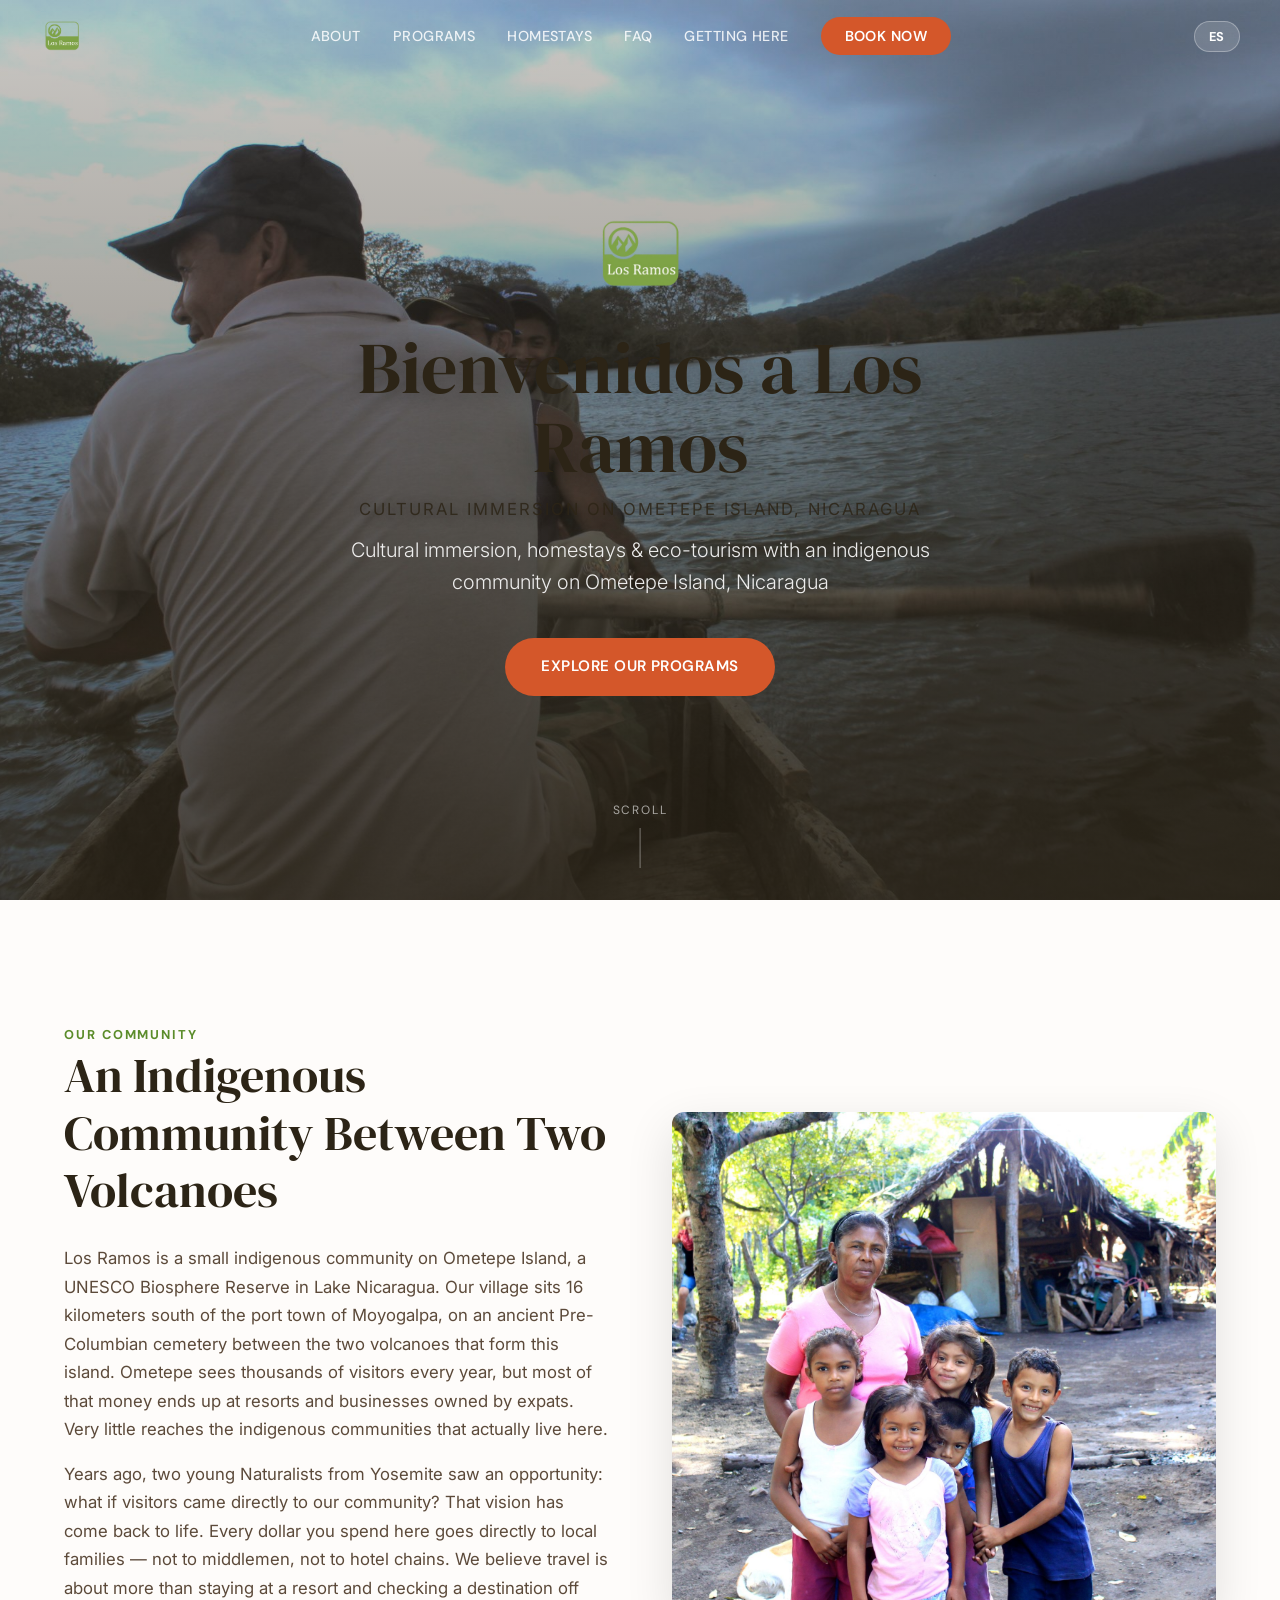
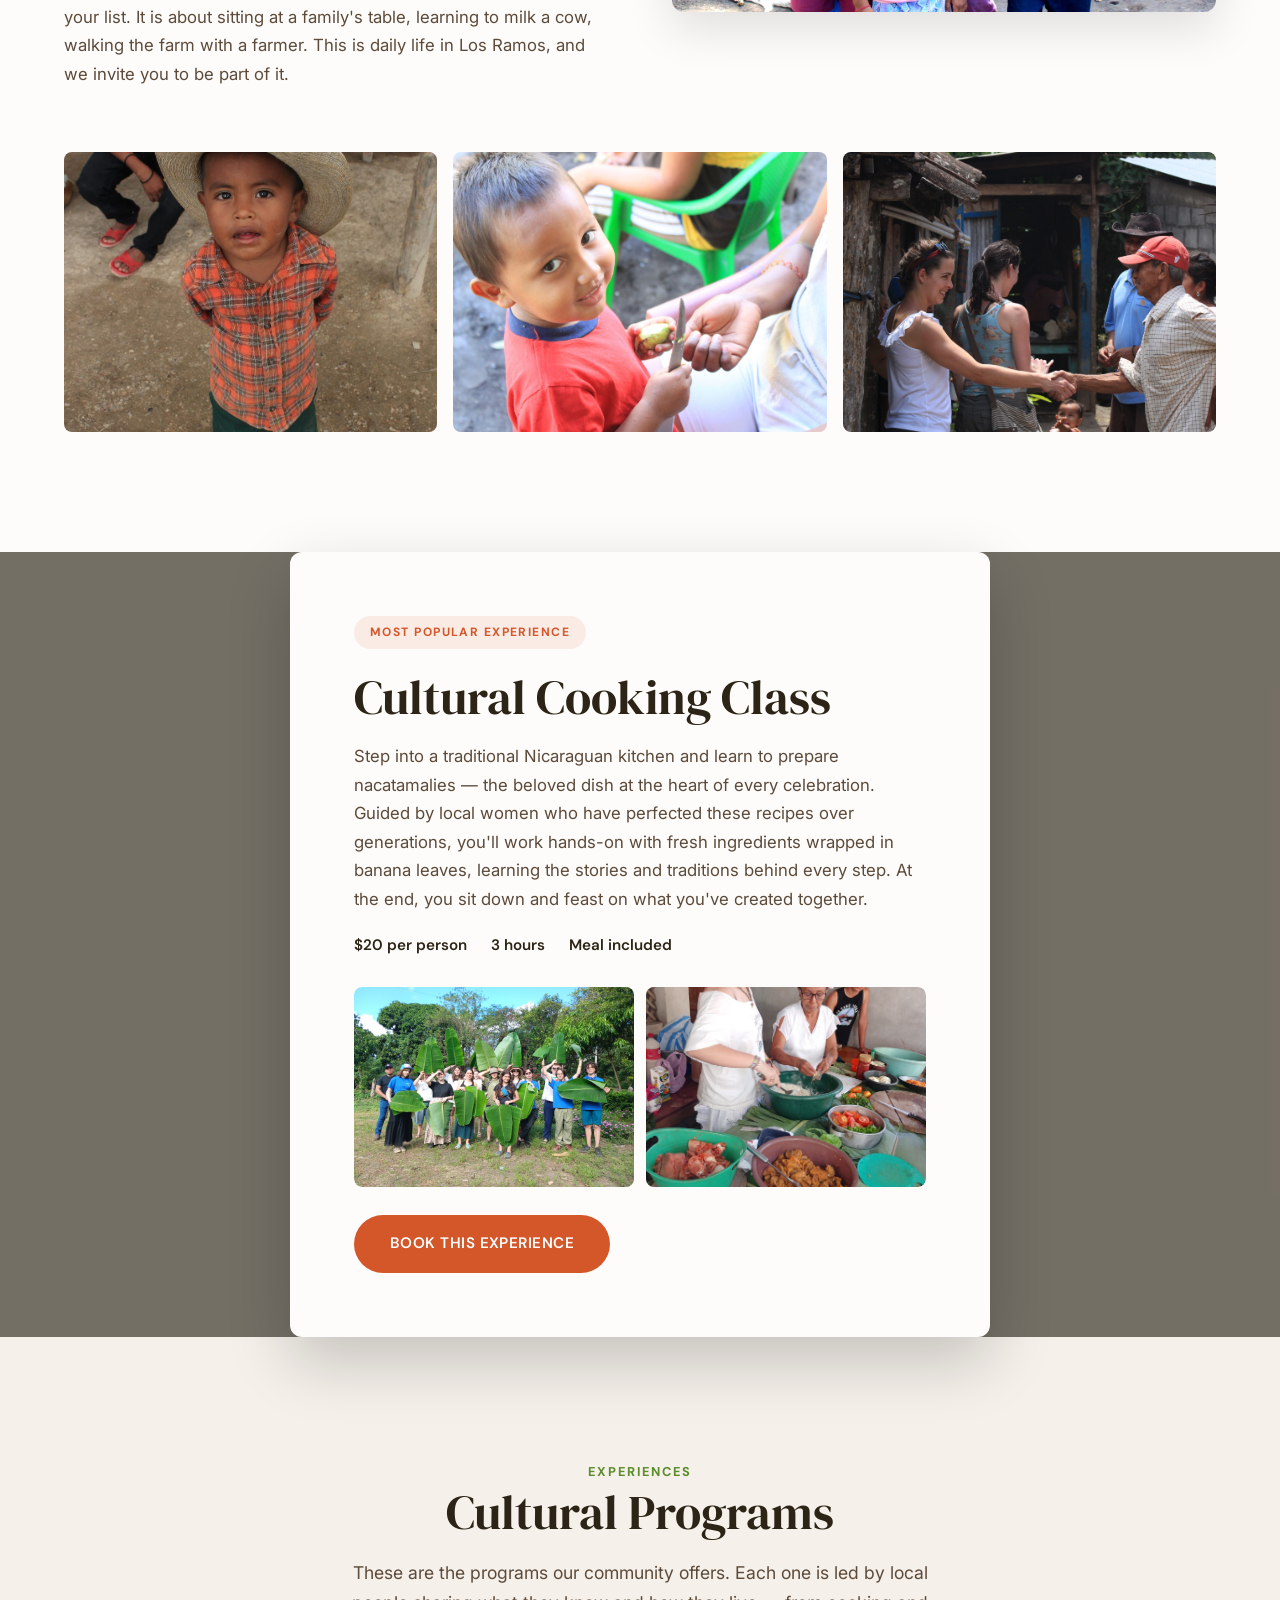
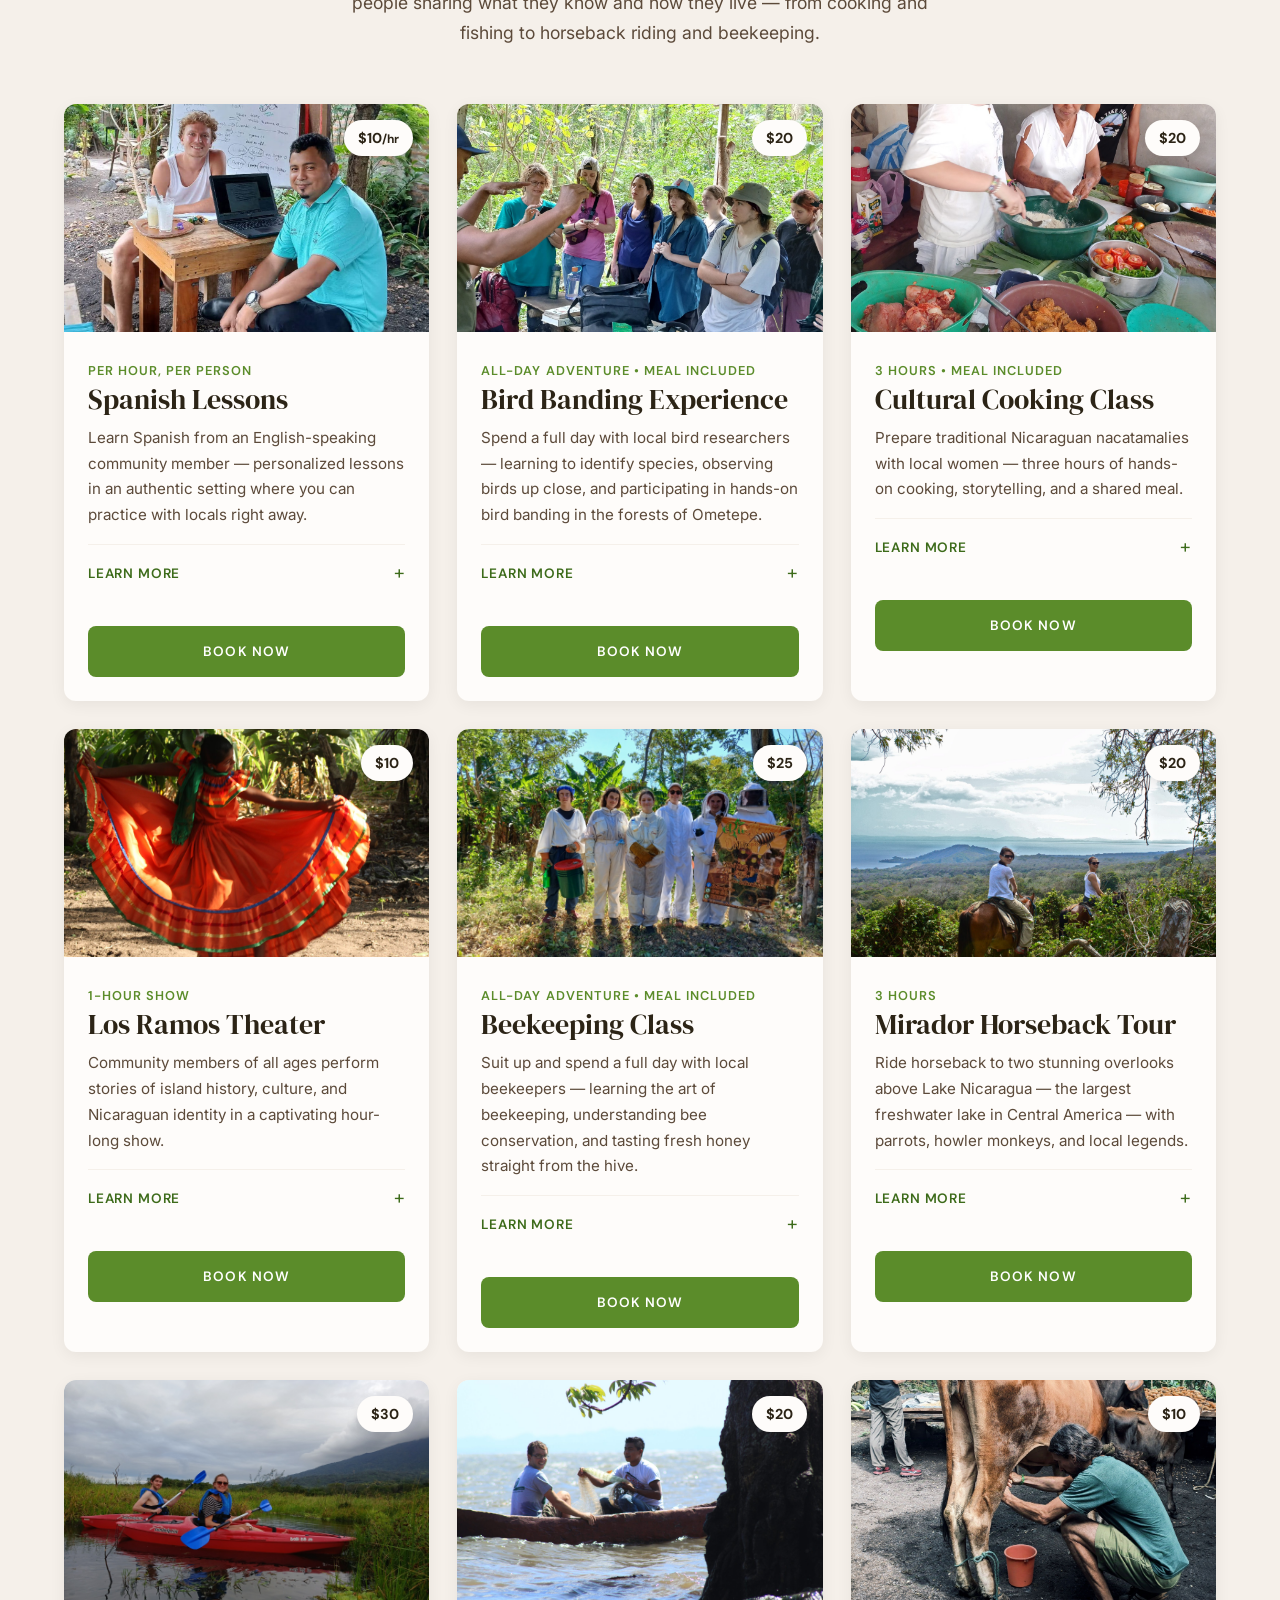
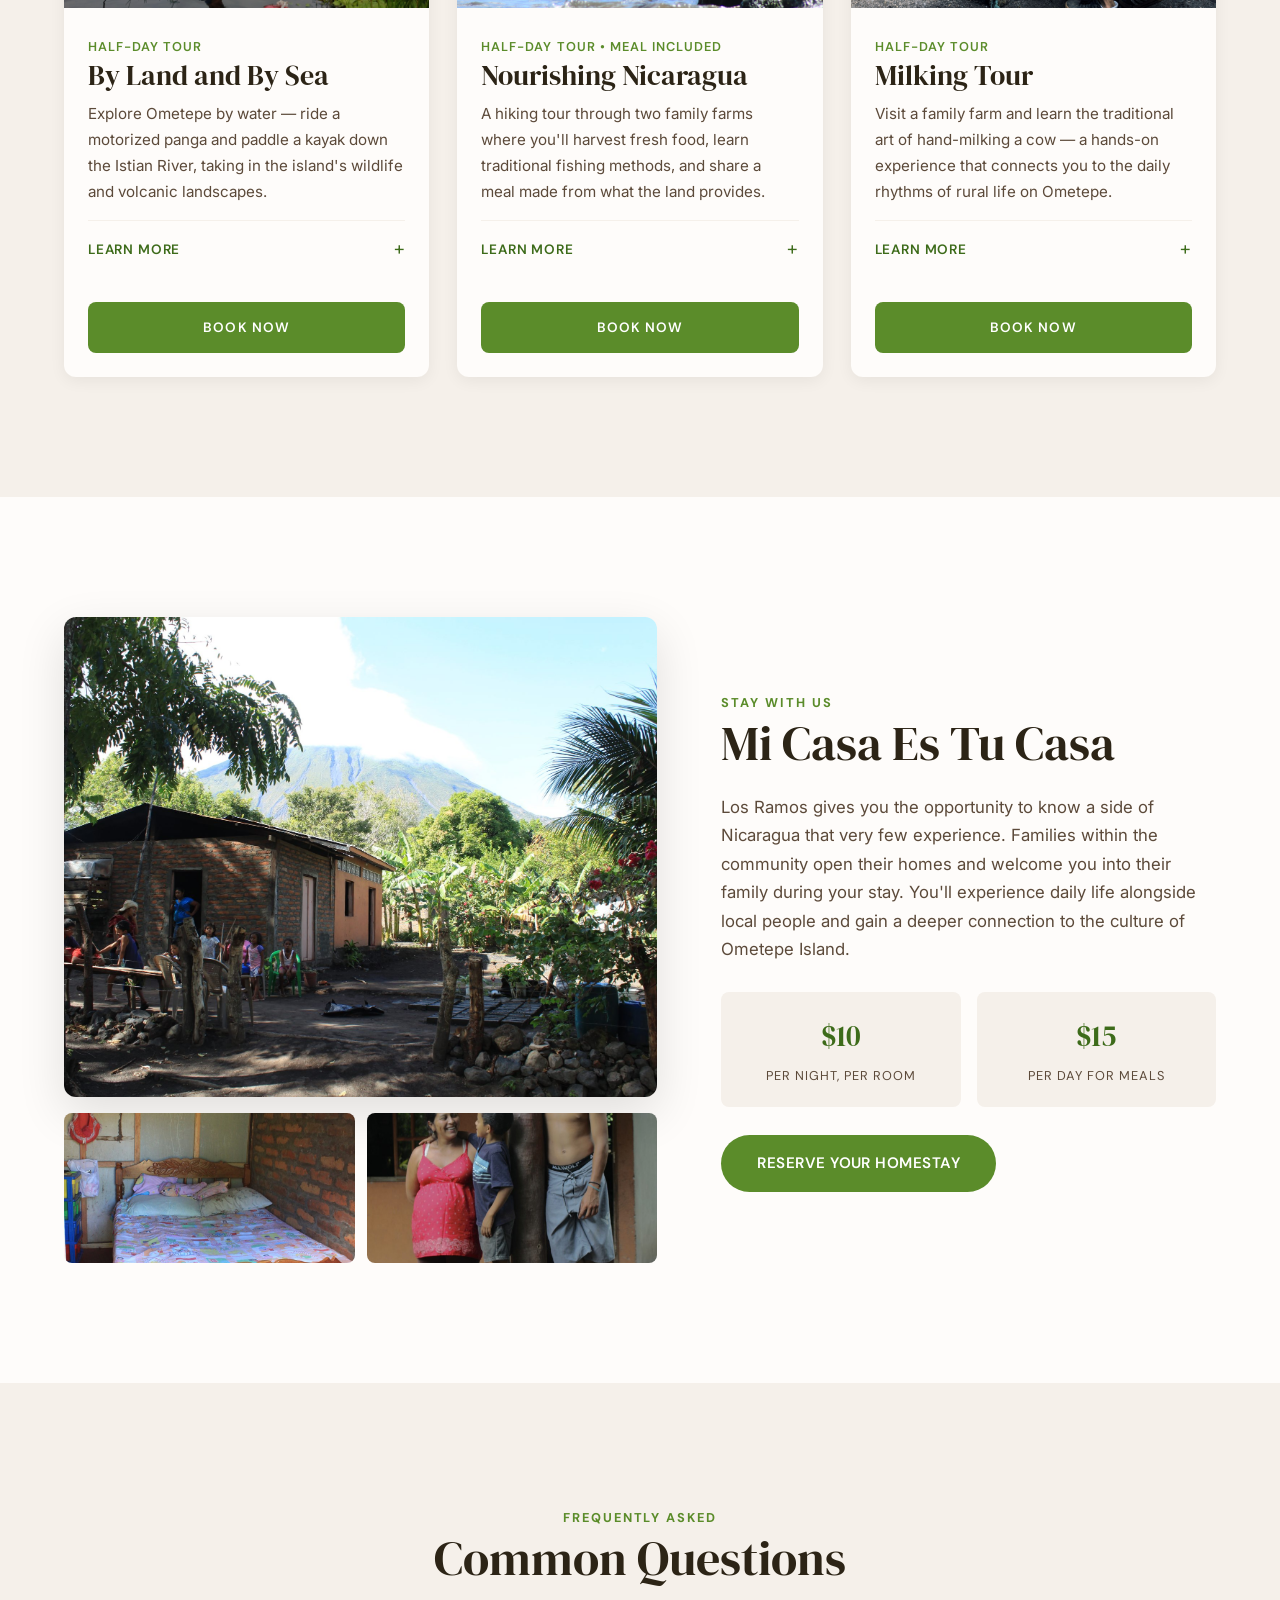
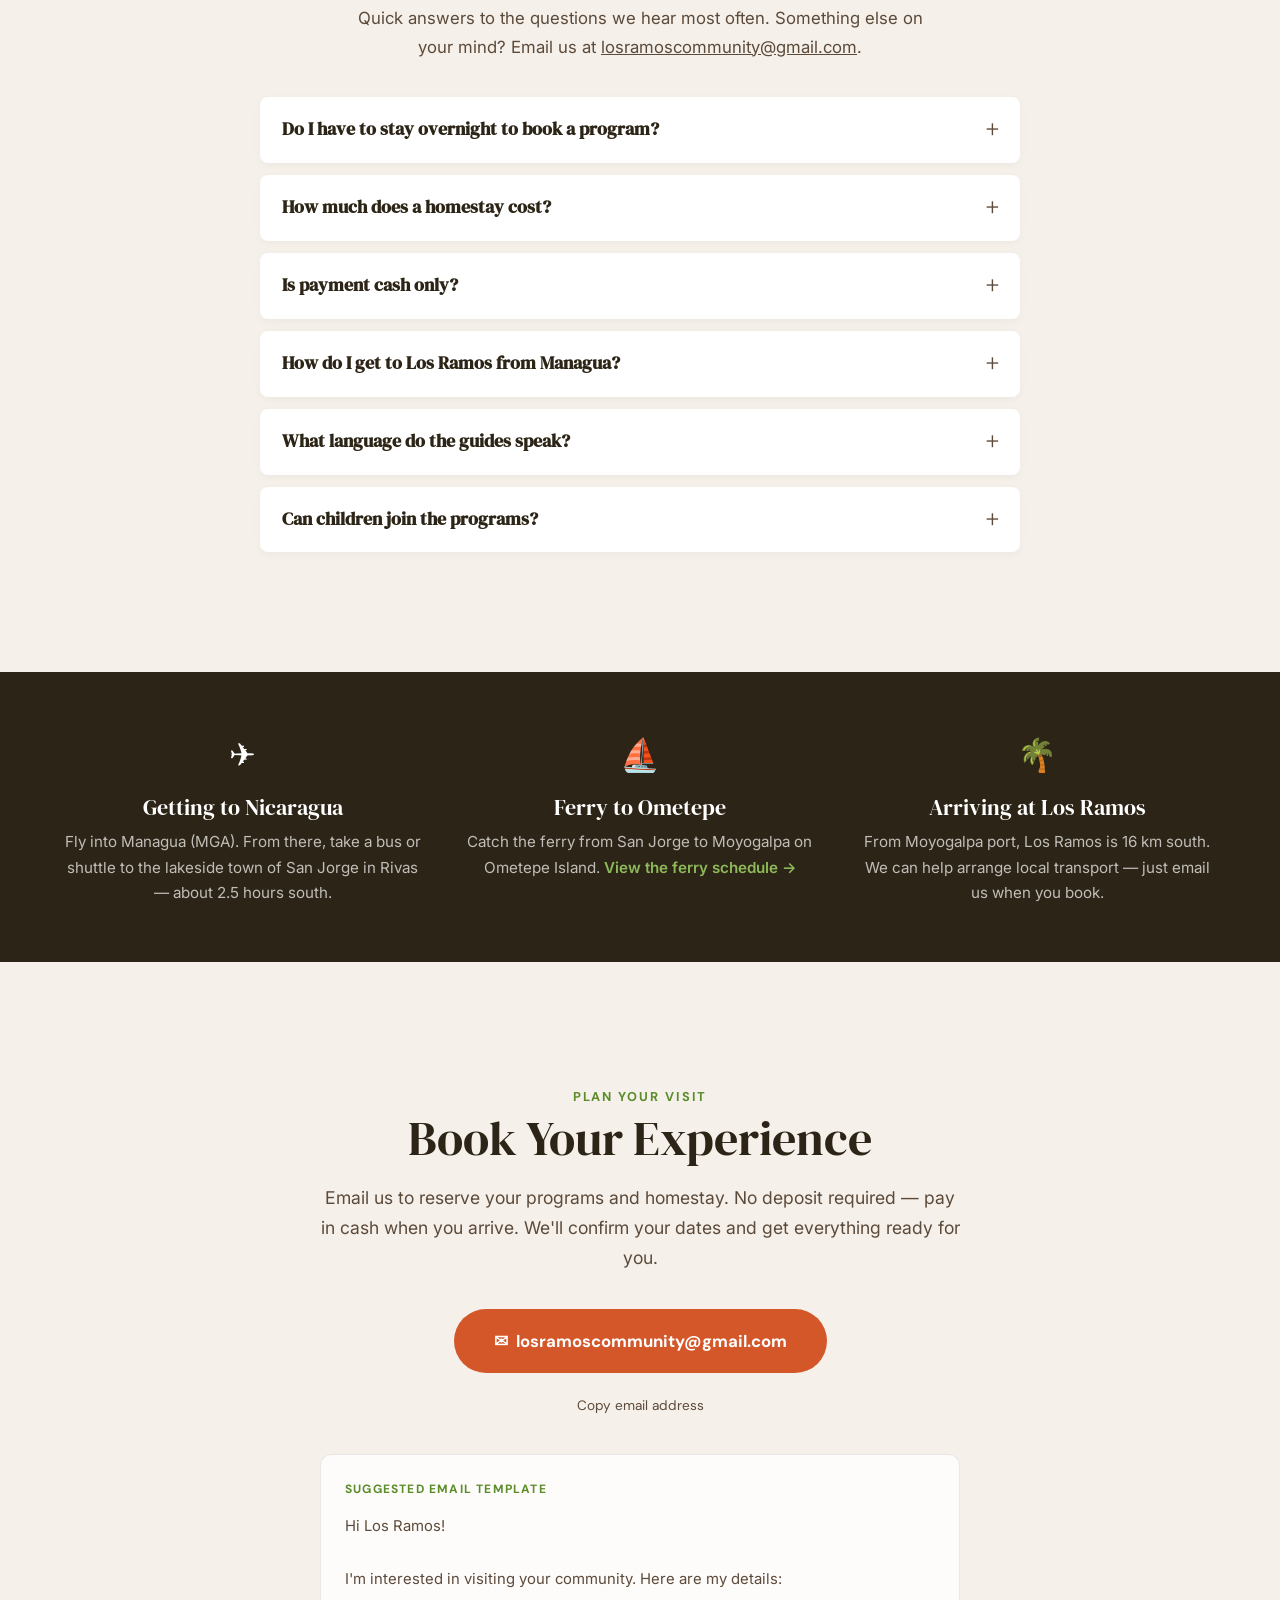
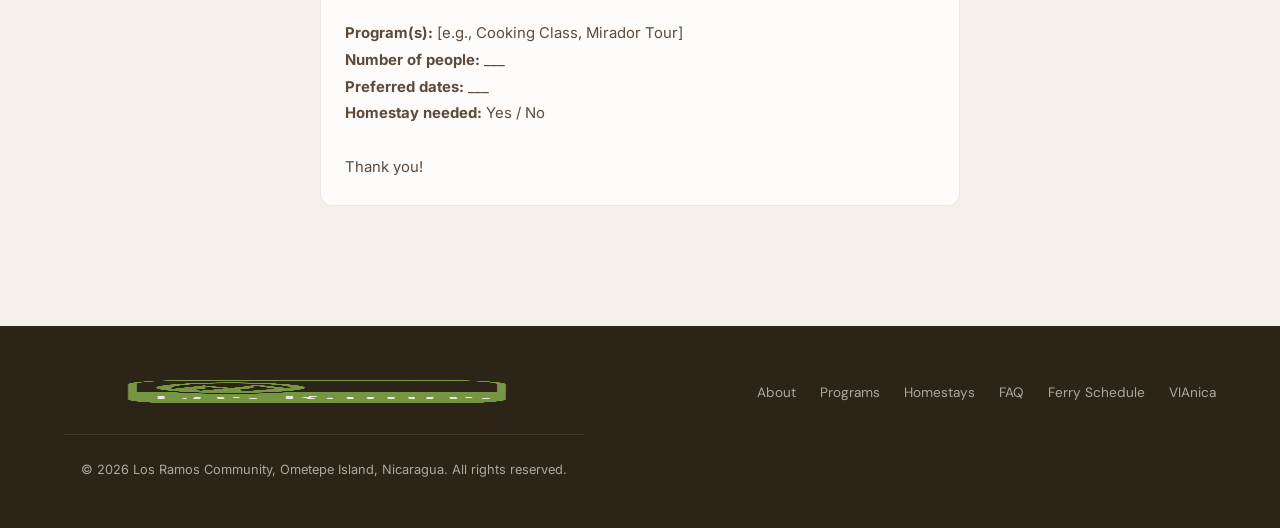
==== commit 40fa4cc0: "Fix squashed gallery images, dead links, and document HTTPS setup - Replace three tiny 120x90/90x120" ====
--- a/index.html
+++ b/index.html
@@ -3,6 +3,16 @@
 <head>
   <meta charset="UTF-8">
   <meta name="viewport" content="width=device-width, initial-scale=1.0">
+
+  <!-- Google Analytics 4 -->
+  <link rel="preconnect" href="https://www.googletagmanager.com">
+  <script async src="https://www.googletagmanager.com/gtag/js?id=G-G204EQWS47"></script>
+  <script>
+    window.dataLayer = window.dataLayer || [];
+    function gtag(){dataLayer.push(arguments);}
+    gtag('js', new Date());
+    gtag('config', 'G-G204EQWS47');
+  </script>
 
   <!-- Primary SEO -->
   <title>Los Ramos — Cultural Immersion & Homestays on Ometepe Island, Nicaragua</title>
@@ -102,8 +112,7 @@
         ],
         "sameAs": [
           "https://visitlosramos.com/",
-          "http://www.outmoreadventures.com",
-          "http://www.vianica.com"
+          "https://www.vianica.com"
         ],
         "hasOfferCatalog": {
           "@type": "OfferCatalog",
@@ -548,7 +557,7 @@
                   <p data-es="La clase de cocina es el programa más querido de la comunidad. Trabajarás junto a mujeres locales que han perfeccionado estas recetas por generaciones, aprendiendo los procesos tradicionales de preparar masa, sazonar carnes y envolver todo en hojas frescas de plátano. La clase es tanto sobre conversación y conexión como sobre cocina. Comes lo que preparas — y es delicioso.">The cooking class is the community's most beloved program. You'll work alongside local women who have been perfecting these recipes for generations, learning the traditional processes of preparing masa, seasoning meats, and wrapping everything in fresh banana leaves. The class is as much about conversation and connection as it is about cooking. You eat what you make — and it's delicious.</p>
                   <div class="program-details-gallery">
                     <img src="images/nicaraguan-cooking-class-banana-leaves.jpg" alt="A group of visitors holding freshly cut banana leaves outdoors during a cooking class" loading="lazy" class="lightbox-trigger" width="1600" height="1200">
-                    <img src="images/nacatamal-banana-leaf-folding.jpg" alt="Hands carefully folding banana leaves around nacatamal filling" loading="lazy" class="lightbox-trigger" width="90" height="120">
+                    <img src="images/nacatamal-banana-leaf-folding.jpg" alt="Hands carefully folding banana leaves around nacatamal filling" loading="lazy" class="lightbox-trigger" width="933" height="1400">
                   </div>
                 </div>
               </details>
@@ -626,8 +635,8 @@
                 <div class="program-details-content">
                   <p data-es="Esta aventura de tres horas a caballo te lleva a dos miradores diferentes con vista al Lago de Nicaragua, el lago de agua dulce más grande de Centroamérica. Desde los puntos altos disfrutarás de vistas panorámicas del frondoso dosel de la isla y el lago brillante más allá. En el camino, tu guía local comparte mitos, leyendas e historias de la isla mientras observas loros, monos aulladores y monos capuchinos en los árboles.">This three-hour horseback adventure takes you to two different miradors (lookout points) overlooking Lake Nicaragua, the largest freshwater lake in Central America. From the high vantage points you'll take in sweeping views of the island's lush canopy and the shimmering lake beyond. Along the way, your local guide shares myths, legends, and stories of the island while you watch for parrots, howler monkeys, and white-faced capuchin monkeys in the trees.</p>
                   <div class="program-details-gallery">
-                    <img src="images/mirador-lake-nicaragua-view.jpg" alt="Scenic lake and forest view from a mountain trail" loading="lazy" class="lightbox-trigger" width="120" height="90">
-                    <img src="images/mirador-jungle-viewpoint-ometepe.jpg" alt="Riders approaching a jungle viewpoint" loading="lazy" class="lightbox-trigger" width="120" height="90">
+                    <img src="images/mirador-lake-nicaragua-view.jpg" alt="Visitors at a hilltop mirador overlooking Lake Nicaragua and the volcano" loading="lazy" class="lightbox-trigger" width="933" height="1400">
+                    <img src="images/horseback-tour-group-lake-nicaragua.jpg" alt="Horseback tour group on the shore of Lake Nicaragua" loading="lazy" class="lightbox-trigger" width="2000" height="1333">
                   </div>
                 </div>
               </details>
@@ -869,8 +878,7 @@
           <li><a href="#homestays" data-es="Hospedaje">Homestays</a></li>
           <li><a href="#faq" data-es="Preguntas">FAQ</a></li>
           <li><a href="ferry.html" data-es="Horario del Ferry">Ferry Schedule</a></li>
-          <li><a href="http://www.outmoreadventures.com" target="_blank" rel="noopener">OutMore Adventures</a></li>
-          <li><a href="http://www.vianica.com" target="_blank" rel="noopener">VIAnica</a></li>
+          <li><a href="https://www.vianica.com" target="_blank" rel="noopener">VIAnica</a></li>
         </ul>
       </div>
       <p class="footer-copy">&copy; 2026 Los Ramos Community, Ometepe Island, Nicaragua. All rights reserved.</p>
@@ -880,7 +888,7 @@
   <!-- Lightbox -->
   <div class="lightbox" id="lightbox" role="dialog" aria-label="Image viewer" aria-hidden="true">
     <button class="lightbox-close" aria-label="Close image viewer">&times;</button>
-    <img src="" alt="">
+    <img alt="">
   </div>
 
   <!-- Scripts -->
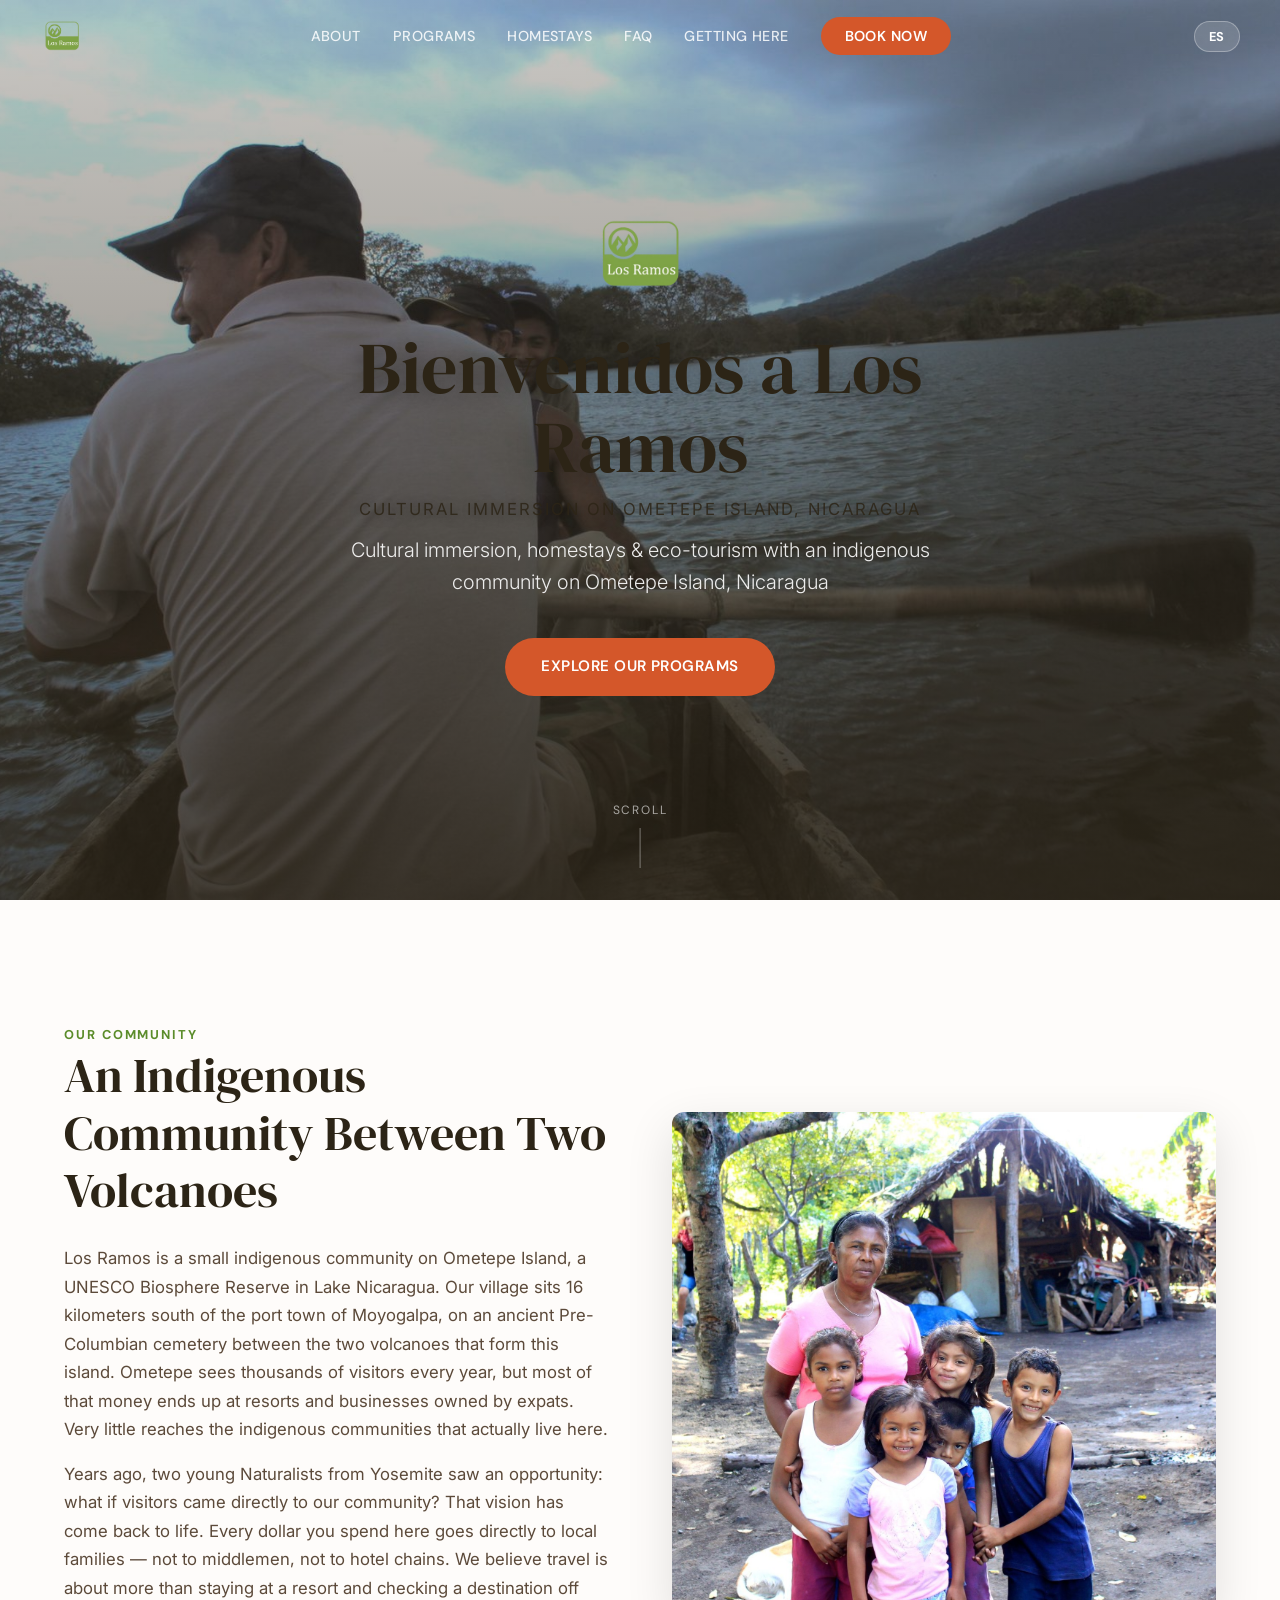
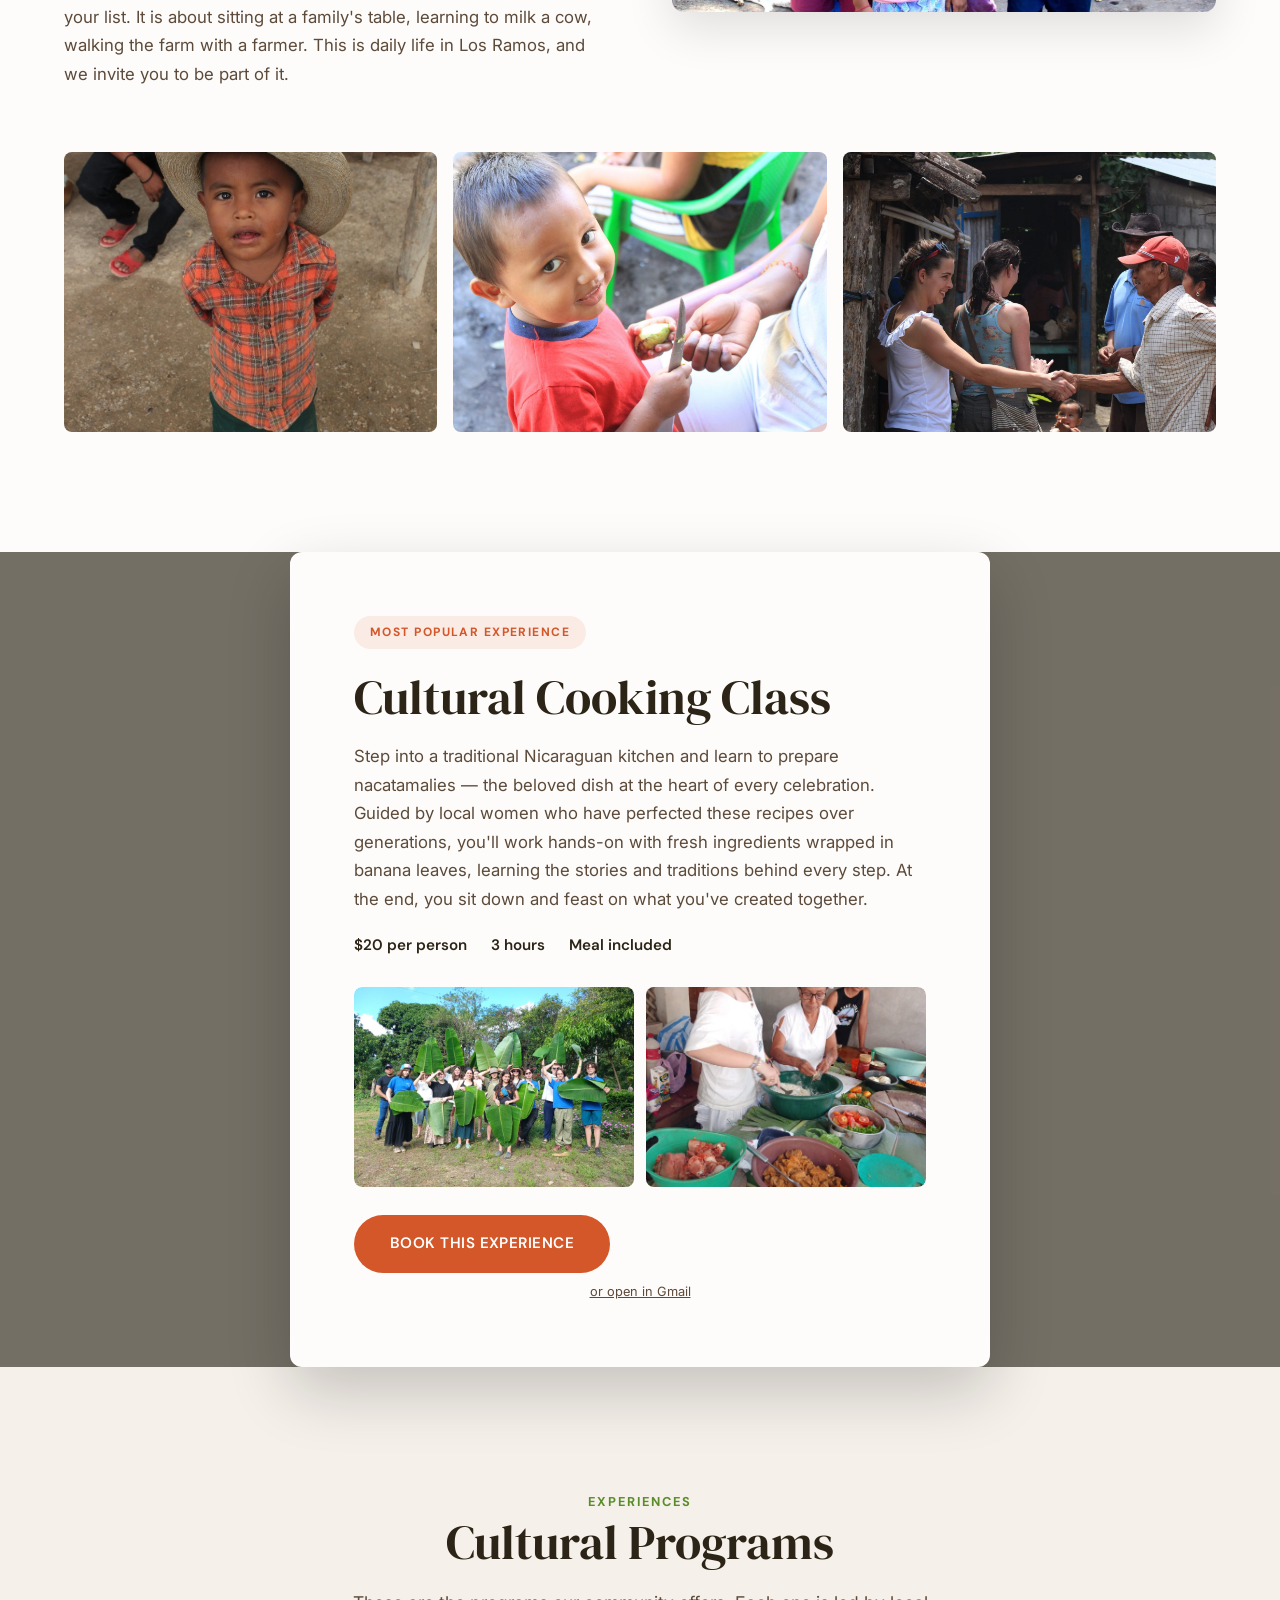
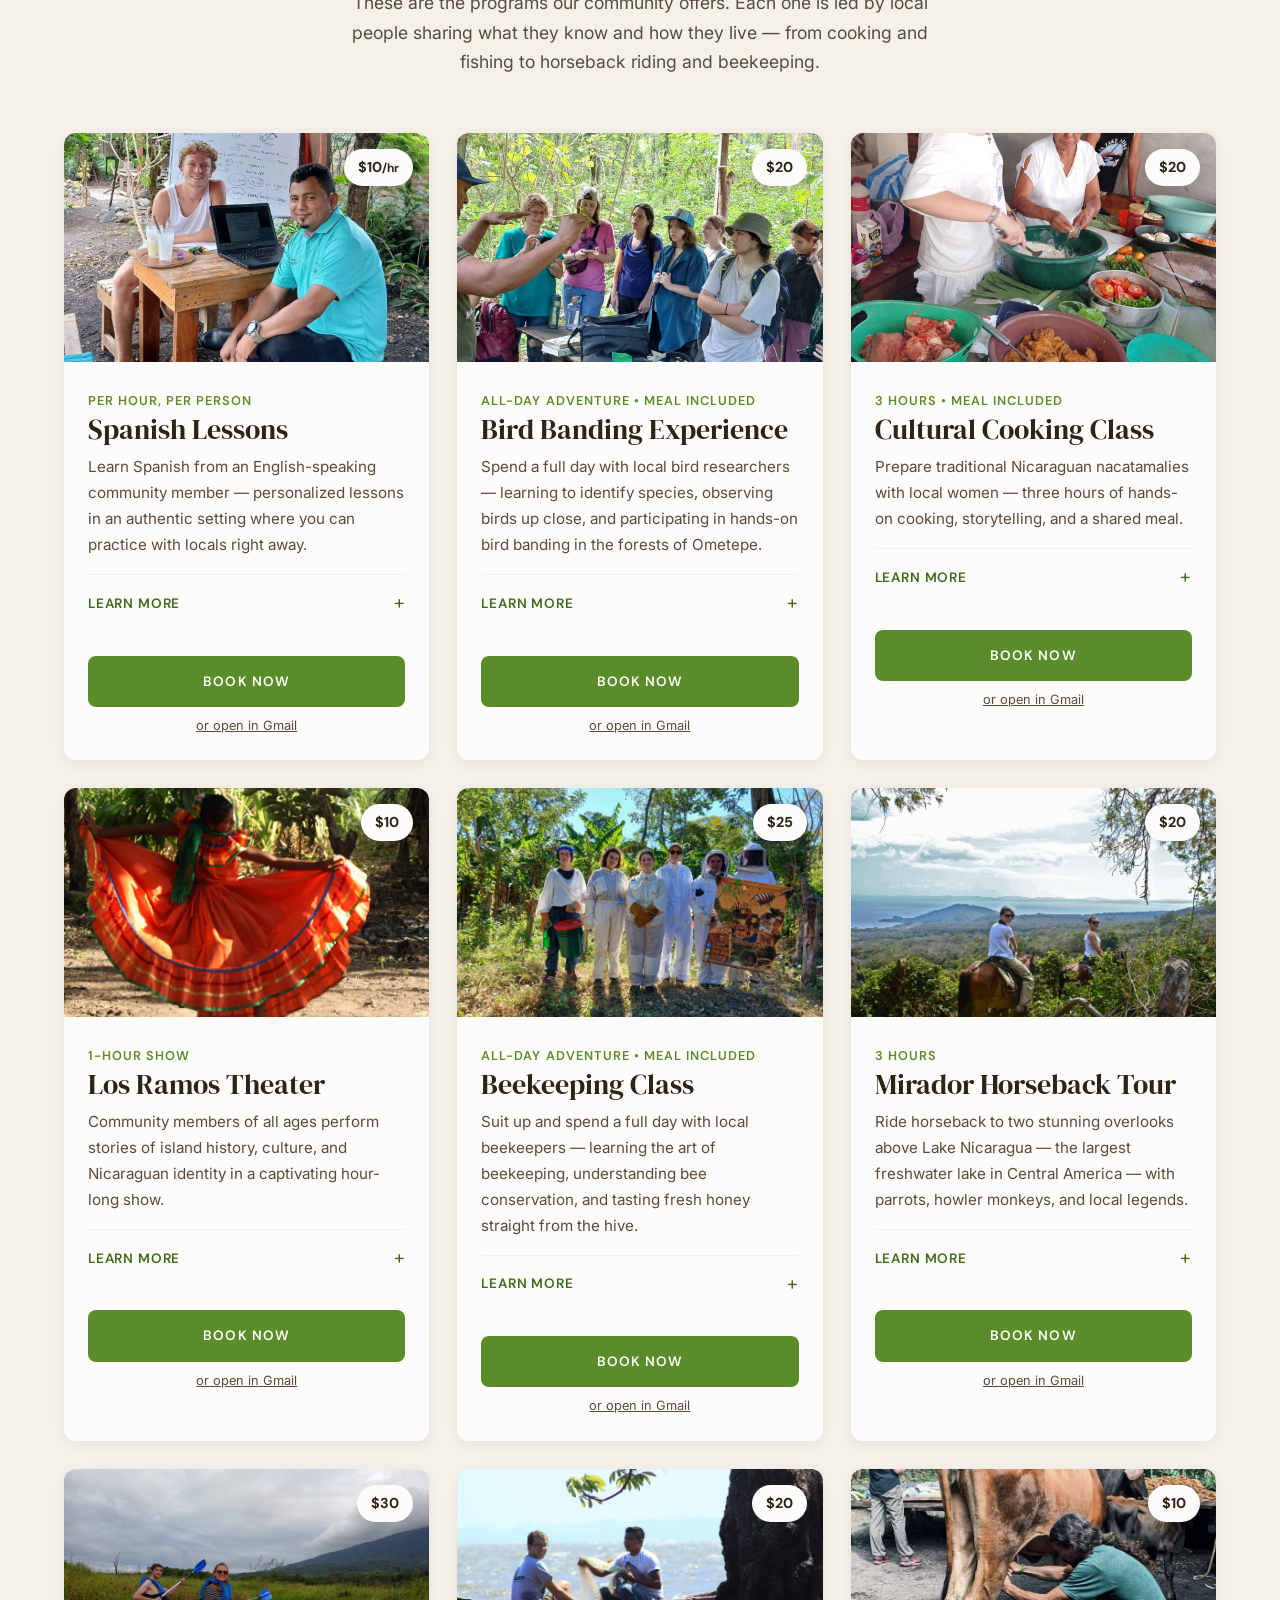
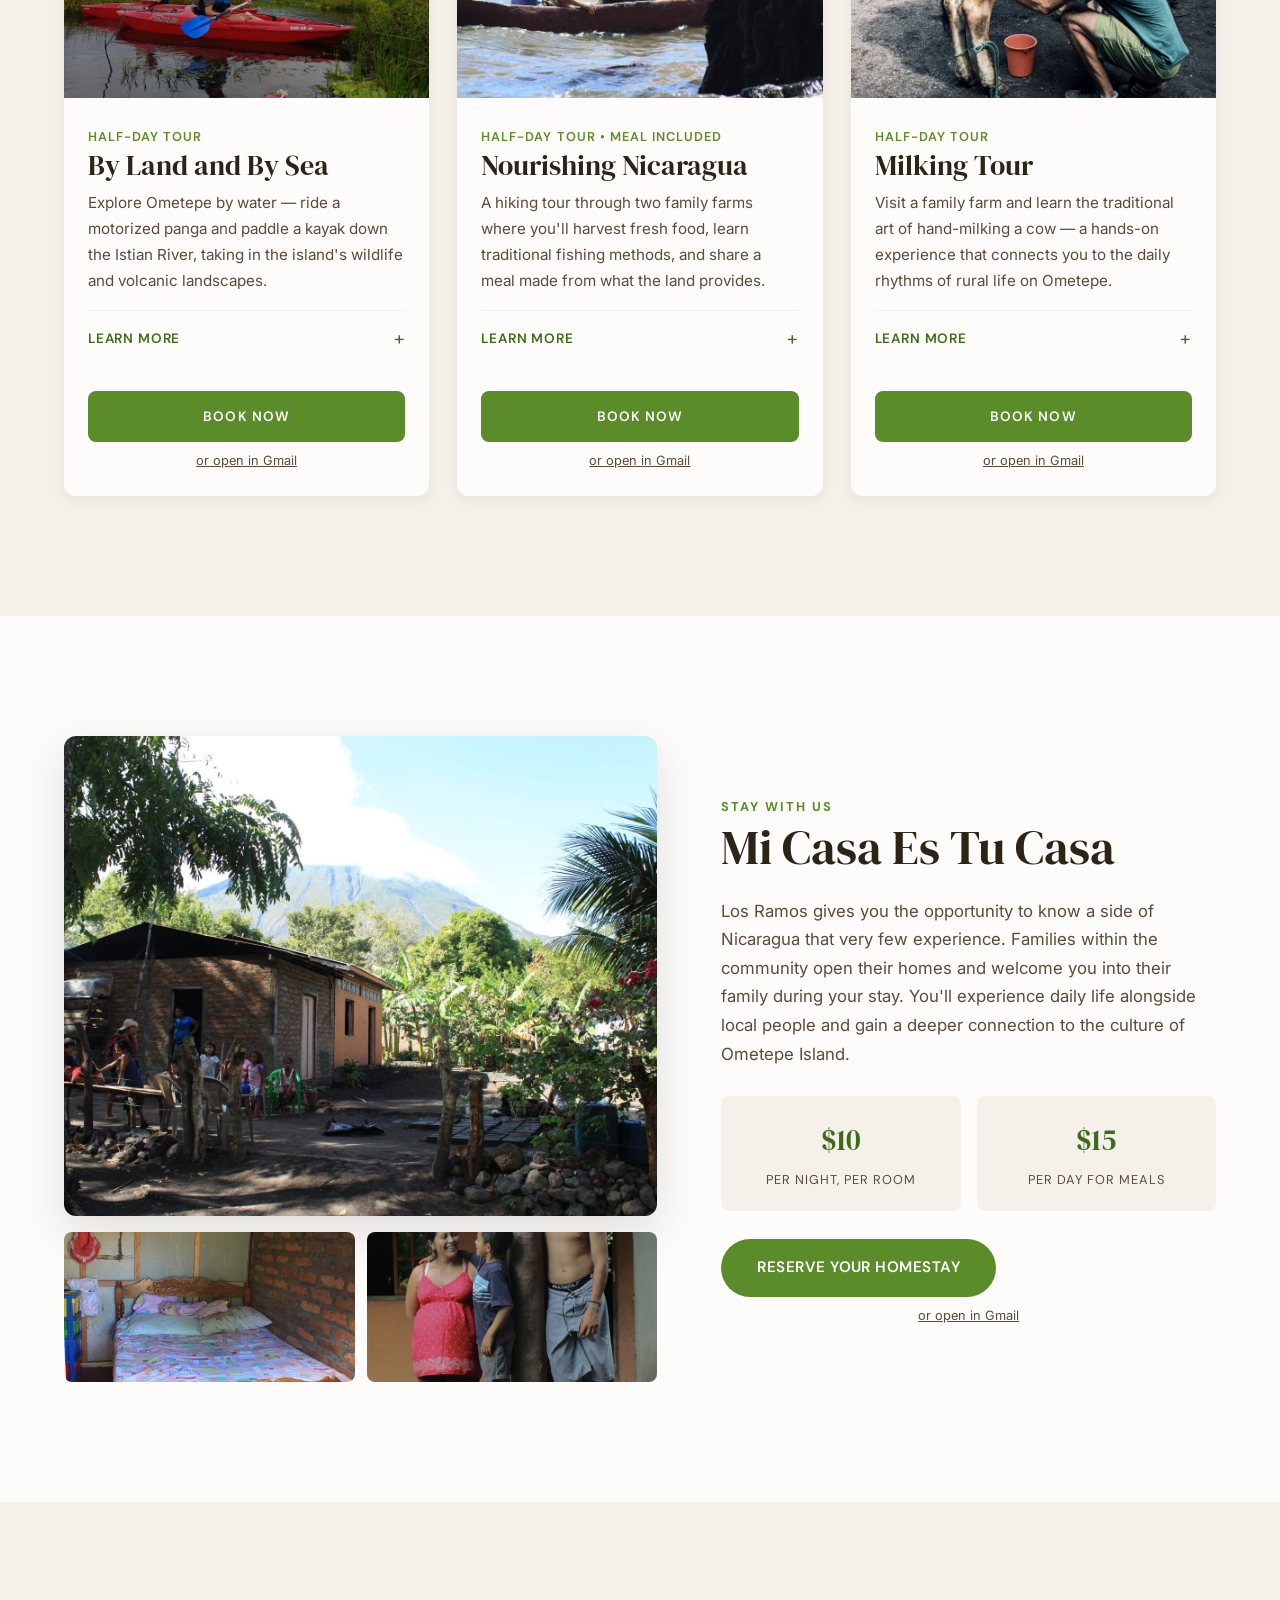
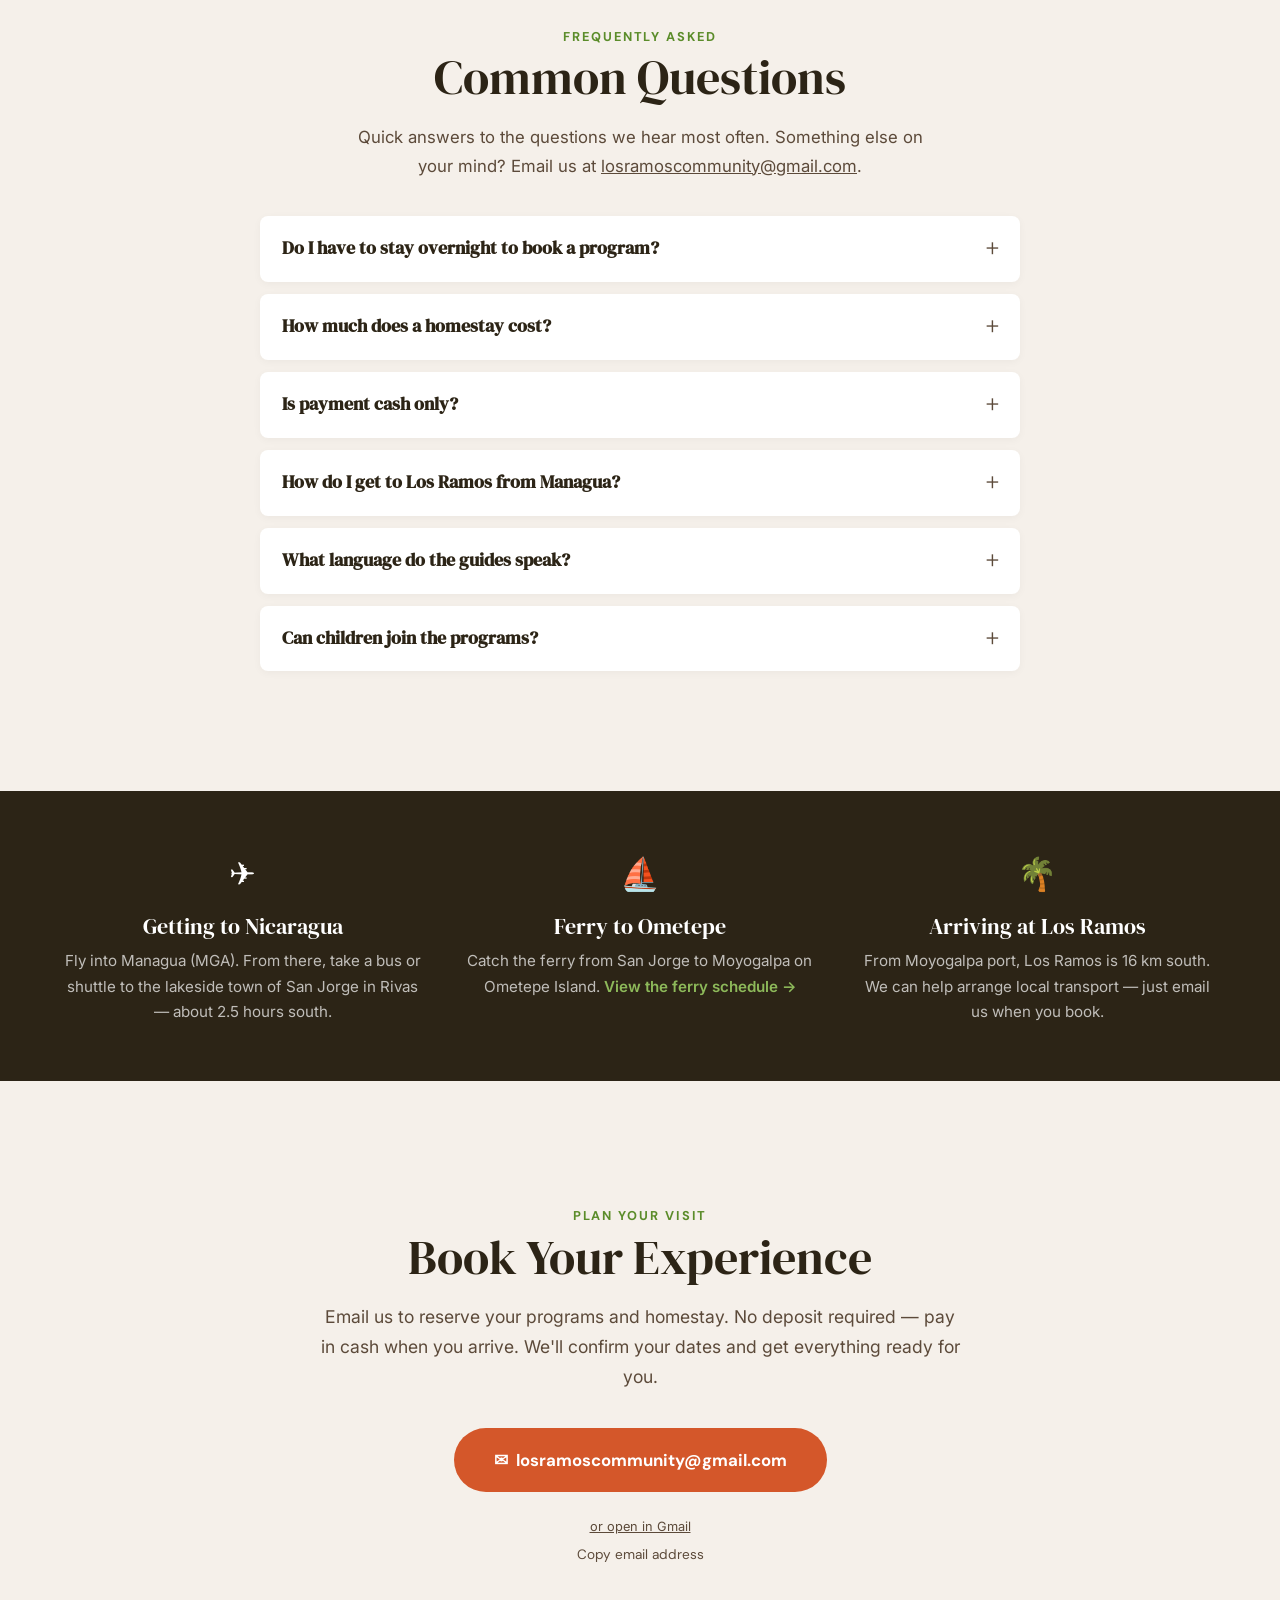
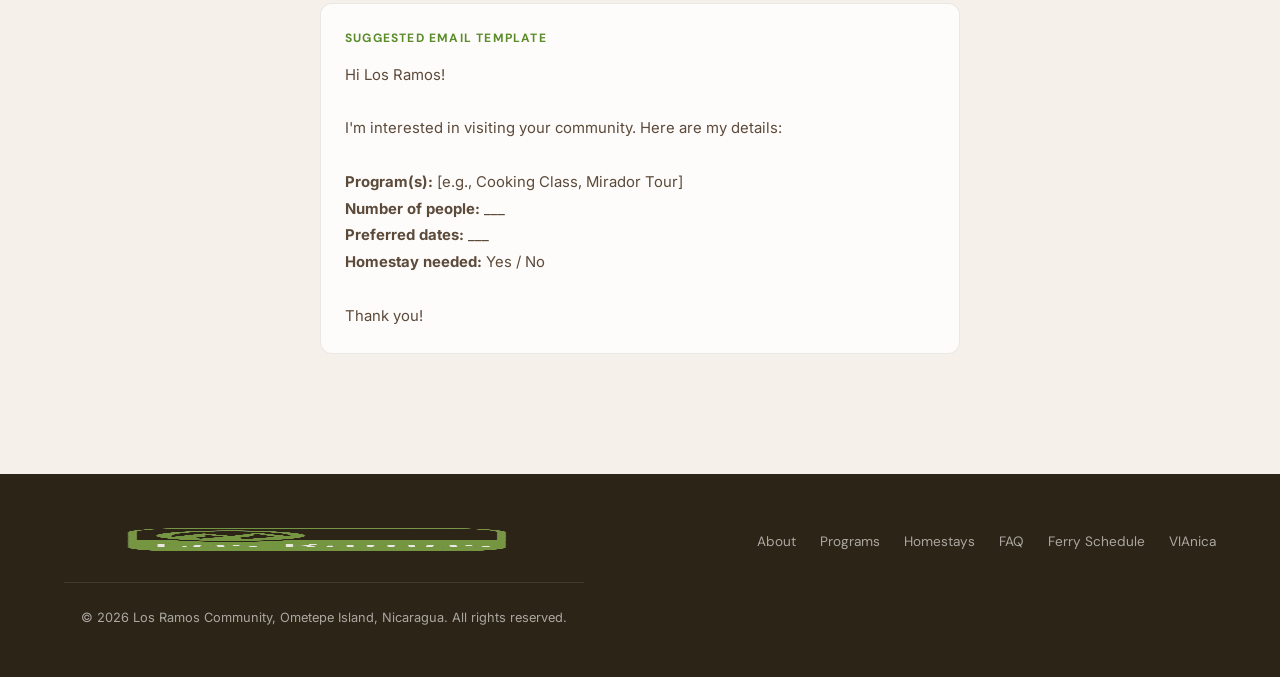
==== commit a00c0add: "Fix JS crash on subpages, add Safe Browsing recovery guide, optimize images, reduce booking friction" ====
--- a/index.html
+++ b/index.html
@@ -39,8 +39,8 @@
   <meta property="og:title" content="Los Ramos — Cultural Immersion & Homestays on Ometepe Island, Nicaragua">
   <meta property="og:description" content="Stay with an indigenous community on Ometepe Island, Nicaragua. Homestays, cooking classes, horseback tours, kayaking & more — every dollar goes directly to local families.">
   <meta property="og:image" content="https://visitlosramos.com/images/canoe-lake-nicaragua-ometepe.jpg">
-  <meta property="og:image:width" content="2000">
-  <meta property="og:image:height" content="1333">
+  <meta property="og:image:width" content="1600">
+  <meta property="og:image:height" content="1066">
   <meta property="og:image:alt" content="Local guides paddling a traditional wooden canoe on Lake Nicaragua with Ometepe's volcano in the background">
   <meta property="og:locale" content="en_US">
   <meta property="og:locale:alternate" content="es_NI">
@@ -382,7 +382,7 @@
   <!-- Navigation -->
   <nav class="nav" role="navigation" aria-label="Main navigation">
     <div class="nav-inner">
-      <a href="#" class="nav-logo" aria-label="Los Ramos — Home">
+      <a href="#home" class="nav-logo" aria-label="Los Ramos — Home">
         <img src="images/logo.png" alt="Los Ramos logo" width="44" height="44">
       </a>
       <button class="nav-toggle" aria-label="Toggle navigation menu" aria-expanded="false">
@@ -438,7 +438,7 @@
             <p data-es="Hace años, dos jóvenes naturalistas de Yosemite vieron una oportunidad: ¿qué pasaría si los visitantes vinieran directamente a nuestra comunidad? Esa visión ha vuelto a cobrar vida. Cada dólar que gastas aquí va directamente a las familias locales — no a intermediarios, no a cadenas hoteleras. Creemos que viajar significa algo más que alojarse en un resort y tachar un destino de la lista. Se trata de sentarse a la mesa con una familia, aprender a ordeñar una vaca, caminar por la finca con un agricultor. Esto es la vida cotidiana en Los Ramos, y te invitamos a ser parte de ella.">Years ago, two young Naturalists from Yosemite saw an opportunity: what if visitors came directly to our community? That vision has come back to life. Every dollar you spend here goes directly to local families — not to middlemen, not to hotel chains. We believe travel is about more than staying at a resort and checking a destination off your list. It is about sitting at a family's table, learning to milk a cow, walking the farm with a farmer. This is daily life in Los Ramos, and we invite you to be part of it.</p>
           </div>
           <div class="about-image">
-            <img src="images/indigenous-family-los-ramos.jpg" alt="A grandmother from Los Ramos standing with four smiling children in front of their family homestead" loading="lazy" class="lightbox-trigger" width="1636" height="1400">
+            <img src="images/indigenous-family-los-ramos.jpg" alt="A grandmother from Los Ramos standing with four smiling children in front of their family homestead" loading="lazy" class="lightbox-trigger" width="1600" height="1369">
           </div>
         </div>
         <div class="photo-strip reveal">
@@ -446,10 +446,10 @@
             <img src="images/child-cowboy-hat-ometepe.jpg" alt="A young child in a straw cowboy hat and plaid shirt looking up at the camera" loading="lazy" class="lightbox-trigger" width="933" height="1400">
           </div>
           <div class="photo-strip-item">
-            <img src="images/community-child-fresh-fruit-ometepe.jpg" alt="A young boy from the community smiling while being handed a piece of fresh fruit" loading="lazy" class="lightbox-trigger" width="2000" height="1333">
+            <img src="images/community-child-fresh-fruit-ometepe.jpg" alt="A young boy from the community smiling while being handed a piece of fresh fruit" loading="lazy" class="lightbox-trigger" width="1600" height="1066">
           </div>
           <div class="photo-strip-item">
-            <img src="images/visitor-meeting-community-elder.jpg" alt="A visitor warmly shaking hands with a community elder while others look on" loading="lazy" class="lightbox-trigger" width="2000" height="1333">
+            <img src="images/visitor-meeting-community-elder.jpg" alt="A visitor warmly shaking hands with a community elder while others look on" loading="lazy" class="lightbox-trigger" width="1600" height="1066">
           </div>
         </div>
       </div>
@@ -473,6 +473,7 @@
           <img src="images/nicaraguan-cooking-class-nacatamal.jpg" alt="Local women and a visitor preparing nacatamal ingredients together on banana leaves in a traditional kitchen" loading="lazy" class="lightbox-trigger" width="1200" height="1600">
         </div>
         <a href="mailto:losramoscommunity@gmail.com?subject=Booking%20Request%20%E2%80%93%20Cultural%20Cooking%20Class&body=Hi%20Los%20Ramos!%0A%0AI'd%20like%20to%20book%20the%20Cultural%20Cooking%20Class%20for%20____%20people%20on%20____%20(date).%0A%0AThank%20you!" class="btn btn-primary" data-es="Reservar Esta Experiencia">Book This Experience</a>
+        <a href="https://mail.google.com/mail/?view=cm&to=losramoscommunity@gmail.com&su=Booking%20Request%20%E2%80%93%20Cultural%20Cooking%20Class&body=Hi%20Los%20Ramos!%0A%0AI'd%20like%20to%20book%20the%20Cultural%20Cooking%20Class%20for%20____%20people%20on%20____%20(date).%0A%0AThank%20you!" class="gmail-link" target="_blank" rel="noopener" data-es="o abrir en Gmail">or open in Gmail</a>
       </div>
     </section>
 
@@ -512,6 +513,7 @@
             </div>
             <div class="program-card-actions">
               <a href="mailto:losramoscommunity@gmail.com?subject=Booking%20Request%20%E2%80%93%20Spanish%20Lessons&body=Hi%20Los%20Ramos!%0A%0AI'd%20like%20to%20book%20Spanish%20Lessons%20for%20____%20people%20on%20____%20(date).%0ANumber%20of%20hours%3A%20____%0A%0AThank%20you!" class="btn-book" data-es="Reservar">Book Now</a>
+              <a href="https://mail.google.com/mail/?view=cm&to=losramoscommunity@gmail.com&su=Booking%20Request%20%E2%80%93%20Spanish%20Lessons&body=Hi%20Los%20Ramos!%0A%0AI'd%20like%20to%20book%20Spanish%20Lessons%20for%20____%20people%20on%20____%20(date).%0ANumber%20of%20hours%3A%20____%0A%0AThank%20you!" class="gmail-link" target="_blank" rel="noopener" data-es="o abrir en Gmail">or open in Gmail</a>
             </div>
           </div>
 
@@ -538,6 +540,7 @@
             </div>
             <div class="program-card-actions">
               <a href="mailto:losramoscommunity@gmail.com?subject=Booking%20Request%20%E2%80%93%20Bird%20Banding%20Experience&body=Hi%20Los%20Ramos!%0A%0AI'd%20like%20to%20book%20the%20Bird%20Banding%20Experience%20for%20____%20people%20on%20____%20(date).%0A%0AThank%20you!" class="btn-book" data-es="Reservar">Book Now</a>
+              <a href="https://mail.google.com/mail/?view=cm&to=losramoscommunity@gmail.com&su=Booking%20Request%20%E2%80%93%20Bird%20Banding%20Experience&body=Hi%20Los%20Ramos!%0A%0AI'd%20like%20to%20book%20the%20Bird%20Banding%20Experience%20for%20____%20people%20on%20____%20(date).%0A%0AThank%20you!" class="gmail-link" target="_blank" rel="noopener" data-es="o abrir en Gmail">or open in Gmail</a>
             </div>
           </div>
 
@@ -564,13 +567,14 @@
             </div>
             <div class="program-card-actions">
               <a href="mailto:losramoscommunity@gmail.com?subject=Booking%20Request%20%E2%80%93%20Cultural%20Cooking%20Class&body=Hi%20Los%20Ramos!%0A%0AI'd%20like%20to%20book%20the%20Cultural%20Cooking%20Class%20for%20____%20people%20on%20____%20(date).%0A%0AThank%20you!" class="btn-book" data-es="Reservar">Book Now</a>
+              <a href="https://mail.google.com/mail/?view=cm&to=losramoscommunity@gmail.com&su=Booking%20Request%20%E2%80%93%20Cultural%20Cooking%20Class&body=Hi%20Los%20Ramos!%0A%0AI'd%20like%20to%20book%20the%20Cultural%20Cooking%20Class%20for%20____%20people%20on%20____%20(date).%0A%0AThank%20you!" class="gmail-link" target="_blank" rel="noopener" data-es="o abrir en Gmail">or open in Gmail</a>
             </div>
           </div>
 
           <!-- Los Ramos Theater -->
           <div class="program-card reveal" id="los-ramos-theater">
             <div class="program-card-image">
-              <img src="images/los-ramos-theater-traditional-dance.jpg" alt="A dancer in a vibrant flowing red and orange traditional dress performing among tropical trees" loading="lazy" class="lightbox-trigger" width="2000" height="1333">
+              <img src="images/los-ramos-theater-traditional-dance.jpg" alt="A dancer in a vibrant flowing red and orange traditional dress performing among tropical trees" loading="lazy" class="lightbox-trigger" width="1600" height="1066">
               <span class="program-card-price">$10</span>
             </div>
             <div class="program-card-body">
@@ -582,14 +586,15 @@
                 <div class="program-details-content">
                   <p data-es="Los programas de teatro son el orgullo y la alegría de la gente de Los Ramos. Miembros de la comunidad — desde niños hasta ancianos — ponen su corazón y alma en cada actuación, compartiendo historias de la historia de la isla, la cultura indígena y el espíritu de Nicaragua. Los artistas esperan que después del espectáculo, te enamores de su hermoso pequeño paraíso tal como ellos lo han hecho.">Theater programs are the pride and joy of the people of Los Ramos. Community members — from children to elders — put their heart and soul into every performance, sharing stories of the island's history, indigenous culture, and the spirit of Nicaragua. The performers hope that after the show, you'll fall in love with their beautiful little paradise just as they have.</p>
                   <div class="program-details-gallery">
-                    <img src="images/los-ramos-theater-leaf-costume.jpg" alt="A male performer in traditional leaf costume holding a spear during a cultural storytelling performance" loading="lazy" class="lightbox-trigger" width="2000" height="1333">
-                    <img src="images/los-ramos-theater-performance.jpg" alt="Performers in leaf costumes enacting a scene from island history" loading="lazy" class="lightbox-trigger" width="2000" height="1333">
+                    <img src="images/los-ramos-theater-leaf-costume.jpg" alt="A male performer in traditional leaf costume holding a spear during a cultural storytelling performance" loading="lazy" class="lightbox-trigger" width="1600" height="1066">
+                    <img src="images/los-ramos-theater-performance.jpg" alt="Performers in leaf costumes enacting a scene from island history" loading="lazy" class="lightbox-trigger" width="1600" height="1066">
                   </div>
                 </div>
               </details>
             </div>
             <div class="program-card-actions">
               <a href="mailto:losramoscommunity@gmail.com?subject=Booking%20Request%20%E2%80%93%20Los%20Ramos%20Theater&body=Hi%20Los%20Ramos!%0A%0AI'd%20like%20to%20book%20the%20Los%20Ramos%20Theater%20for%20____%20people%20on%20____%20(date).%0A%0AThank%20you!" class="btn-book" data-es="Reservar">Book Now</a>
+              <a href="https://mail.google.com/mail/?view=cm&to=losramoscommunity@gmail.com&su=Booking%20Request%20%E2%80%93%20Los%20Ramos%20Theater&body=Hi%20Los%20Ramos!%0A%0AI'd%20like%20to%20book%20the%20Los%20Ramos%20Theater%20for%20____%20people%20on%20____%20(date).%0A%0AThank%20you!" class="gmail-link" target="_blank" rel="noopener" data-es="o abrir en Gmail">or open in Gmail</a>
             </div>
           </div>
 
@@ -617,13 +622,14 @@
             </div>
             <div class="program-card-actions">
               <a href="mailto:losramoscommunity@gmail.com?subject=Booking%20Request%20%E2%80%93%20Beekeeping%20Class&body=Hi%20Los%20Ramos!%0A%0AI'd%20like%20to%20book%20the%20Beekeeping%20Class%20for%20____%20people%20on%20____%20(date).%0A%0AThank%20you!" class="btn-book" data-es="Reservar">Book Now</a>
+              <a href="https://mail.google.com/mail/?view=cm&to=losramoscommunity@gmail.com&su=Booking%20Request%20%E2%80%93%20Beekeeping%20Class&body=Hi%20Los%20Ramos!%0A%0AI'd%20like%20to%20book%20the%20Beekeeping%20Class%20for%20____%20people%20on%20____%20(date).%0A%0AThank%20you!" class="gmail-link" target="_blank" rel="noopener" data-es="o abrir en Gmail">or open in Gmail</a>
             </div>
           </div>
 
           <!-- Mirador Horseback Tour -->
           <div class="program-card reveal" id="mirador-horseback">
             <div class="program-card-image">
-              <img src="images/mirador-horseback-tour-lake-nicaragua.jpg" alt="Two riders on horseback overlooking a vast panorama of jungle canopy and Lake Nicaragua from a hilltop mirador" loading="lazy" class="lightbox-trigger" width="2000" height="1333">
+              <img src="images/mirador-horseback-tour-lake-nicaragua.jpg" alt="Two riders on horseback overlooking a vast panorama of jungle canopy and Lake Nicaragua from a hilltop mirador" loading="lazy" class="lightbox-trigger" width="1600" height="1066">
               <span class="program-card-price">$20</span>
             </div>
             <div class="program-card-body">
@@ -636,13 +642,14 @@
                   <p data-es="Esta aventura de tres horas a caballo te lleva a dos miradores diferentes con vista al Lago de Nicaragua, el lago de agua dulce más grande de Centroamérica. Desde los puntos altos disfrutarás de vistas panorámicas del frondoso dosel de la isla y el lago brillante más allá. En el camino, tu guía local comparte mitos, leyendas e historias de la isla mientras observas loros, monos aulladores y monos capuchinos en los árboles.">This three-hour horseback adventure takes you to two different miradors (lookout points) overlooking Lake Nicaragua, the largest freshwater lake in Central America. From the high vantage points you'll take in sweeping views of the island's lush canopy and the shimmering lake beyond. Along the way, your local guide shares myths, legends, and stories of the island while you watch for parrots, howler monkeys, and white-faced capuchin monkeys in the trees.</p>
                   <div class="program-details-gallery">
                     <img src="images/mirador-lake-nicaragua-view.jpg" alt="Visitors at a hilltop mirador overlooking Lake Nicaragua and the volcano" loading="lazy" class="lightbox-trigger" width="933" height="1400">
-                    <img src="images/horseback-tour-group-lake-nicaragua.jpg" alt="Horseback tour group on the shore of Lake Nicaragua" loading="lazy" class="lightbox-trigger" width="2000" height="1333">
+                    <img src="images/horseback-tour-group-lake-nicaragua.jpg" alt="Horseback tour group on the shore of Lake Nicaragua" loading="lazy" class="lightbox-trigger" width="1600" height="1066">
                   </div>
                 </div>
               </details>
             </div>
             <div class="program-card-actions">
               <a href="mailto:losramoscommunity@gmail.com?subject=Booking%20Request%20%E2%80%93%20Mirador%20Horseback%20Tour&body=Hi%20Los%20Ramos!%0A%0AI'd%20like%20to%20book%20the%20Mirador%20Horseback%20Tour%20for%20____%20people%20on%20____%20(date).%0A%0AThank%20you!" class="btn-book" data-es="Reservar">Book Now</a>
+              <a href="https://mail.google.com/mail/?view=cm&to=losramoscommunity@gmail.com&su=Booking%20Request%20%E2%80%93%20Mirador%20Horseback%20Tour&body=Hi%20Los%20Ramos!%0A%0AI'd%20like%20to%20book%20the%20Mirador%20Horseback%20Tour%20for%20____%20people%20on%20____%20(date).%0A%0AThank%20you!" class="gmail-link" target="_blank" rel="noopener" data-es="o abrir en Gmail">or open in Gmail</a>
             </div>
           </div>
 
@@ -669,13 +676,14 @@
             </div>
             <div class="program-card-actions">
               <a href="mailto:losramoscommunity@gmail.com?subject=Booking%20Request%20%E2%80%93%20By%20Land%20and%20By%20Sea&body=Hi%20Los%20Ramos!%0A%0AI'd%20like%20to%20book%20By%20Land%20and%20By%20Sea%20for%20____%20people%20on%20____%20(date).%0A%0AThank%20you!" class="btn-book" data-es="Reservar">Book Now</a>
+              <a href="https://mail.google.com/mail/?view=cm&to=losramoscommunity@gmail.com&su=Booking%20Request%20%E2%80%93%20By%20Land%20and%20By%20Sea&body=Hi%20Los%20Ramos!%0A%0AI'd%20like%20to%20book%20By%20Land%20and%20By%20Sea%20for%20____%20people%20on%20____%20(date).%0A%0AThank%20you!" class="gmail-link" target="_blank" rel="noopener" data-es="o abrir en Gmail">or open in Gmail</a>
             </div>
           </div>
 
           <!-- Nourishing Nicaragua -->
           <div class="program-card reveal" id="nourishing-nicaragua">
             <div class="program-card-image">
-              <img src="images/farm-to-table-fishing-ometepe.jpg" alt="A visitor and local guide fishing together from a dugout canoe on the shimmering waters of Lake Nicaragua" loading="lazy" class="lightbox-trigger" width="2000" height="1333">
+              <img src="images/farm-to-table-fishing-ometepe.jpg" alt="A visitor and local guide fishing together from a dugout canoe on the shimmering waters of Lake Nicaragua" loading="lazy" class="lightbox-trigger" width="1600" height="1066">
               <span class="program-card-price">$20</span>
             </div>
             <div class="program-card-body">
@@ -687,21 +695,22 @@
                 <div class="program-details-content">
                   <p data-es="Visita dos fincas en la comunidad. En la primera, una familia local te guía por su tierra explicando cómo cultivan sus cosechas y los métodos que usan. Luego te sirven una comida de los alimentos recién cosechados. En la segunda finca, emprenderás un viaje de pesca tradicional, aprendiendo los métodos de pesca transmitidos por generaciones. Esta experiencia crea conexiones personales y ofrece una ventana a la vida cotidiana en la Isla de Ometepe.">Visit two working farms in the community. At the first, a local family walks you around their land explaining how they grow their crops and the methods they use. They then serve you a meal from the freshly harvested foods. At the second farm, you'll embark on a traditional fishing trip, learning the fishing methods passed down through generations. This experience creates personal connections and offers a window into day-to-day life on Ometepe Island.</p>
                   <div class="program-details-gallery">
-                    <img src="images/traditional-fishing-nets-los-ramos.jpg" alt="Two men working together with fishing nets near a stone wall" loading="lazy" class="lightbox-trigger" width="2000" height="1333">
-                    <img src="images/fishing-net-preparation-ometepe.jpg" alt="Close-up of hands preparing a traditional fishing net" loading="lazy" class="lightbox-trigger" width="2000" height="1333">
+                    <img src="images/traditional-fishing-nets-los-ramos.jpg" alt="Two men working together with fishing nets near a stone wall" loading="lazy" class="lightbox-trigger" width="1600" height="1066">
+                    <img src="images/fishing-net-preparation-ometepe.jpg" alt="Close-up of hands preparing a traditional fishing net" loading="lazy" class="lightbox-trigger" width="1600" height="1066">
                   </div>
                 </div>
               </details>
             </div>
             <div class="program-card-actions">
               <a href="mailto:losramoscommunity@gmail.com?subject=Booking%20Request%20%E2%80%93%20Nourishing%20Nicaragua&body=Hi%20Los%20Ramos!%0A%0AI'd%20like%20to%20book%20Nourishing%20Nicaragua%20for%20____%20people%20on%20____%20(date).%0A%0AThank%20you!" class="btn-book" data-es="Reservar">Book Now</a>
+              <a href="https://mail.google.com/mail/?view=cm&to=losramoscommunity@gmail.com&su=Booking%20Request%20%E2%80%93%20Nourishing%20Nicaragua&body=Hi%20Los%20Ramos!%0A%0AI'd%20like%20to%20book%20Nourishing%20Nicaragua%20for%20____%20people%20on%20____%20(date).%0A%0AThank%20you!" class="gmail-link" target="_blank" rel="noopener" data-es="o abrir en Gmail">or open in Gmail</a>
             </div>
           </div>
 
           <!-- Milking Tour -->
           <div class="program-card reveal" id="milking-tour">
             <div class="program-card-image">
-              <img src="images/hand-milking-cow-ometepe-farm.jpg" alt="A local farmer hand-milking a cow while a visitor watches on a family farm in Los Ramos" loading="lazy" class="lightbox-trigger" width="2048" height="1808">
+              <img src="images/hand-milking-cow-ometepe-farm.jpg" alt="A local farmer hand-milking a cow while a visitor watches on a family farm in Los Ramos" loading="lazy" class="lightbox-trigger" width="1600" height="1413">
               <span class="program-card-price">$10</span>
             </div>
             <div class="program-card-body">
@@ -713,14 +722,15 @@
                 <div class="program-details-content">
                   <p data-es="Este tour te lleva a una finca familiar en la comunidad donde se han criado ganado por generaciones. Un agricultor local te enseña la técnica tradicional de ordeño a mano, guiándote paso a paso mientras lo intentas tú mismo. Aprenderás sobre el papel que juega el ganado en la vida de la isla, conocerás a los animales de cerca y experimentarás un lado de Ometepe que la mayoría de los visitantes nunca ven. Es una conexión auténtica e inolvidable con la tierra y las personas que viven de ella.">This tour takes you to a working family farm in the community where cattle have been raised for generations. A local farmer teaches you the traditional technique of hand-milking, guiding you step by step as you try it yourself. You'll learn about the role cattle play in island life, meet the animals up close, and experience a side of Ometepe that most visitors never see. It's an authentic, unforgettable connection to the land and the people who live off it.</p>
                   <div class="program-details-gallery">
-                    <img src="images/visitor-milking-cow-ometepe.jpg" alt="A visitor learning to hand-milk a cow on a family farm" loading="lazy" class="lightbox-trigger" width="1538" height="2048">
-                    <img src="images/fresh-milk-traditional-farm.jpg" alt="Close-up of fresh milk being hand-milked into a bucket" loading="lazy" class="lightbox-trigger" width="1538" height="2048">
+                    <img src="images/visitor-milking-cow-ometepe.jpg" alt="A visitor learning to hand-milk a cow on a family farm" loading="lazy" class="lightbox-trigger" width="1202" height="1600">
+                    <img src="images/fresh-milk-traditional-farm.jpg" alt="Close-up of fresh milk being hand-milked into a bucket" loading="lazy" class="lightbox-trigger" width="1202" height="1600">
                   </div>
                 </div>
               </details>
             </div>
             <div class="program-card-actions">
               <a href="mailto:losramoscommunity@gmail.com?subject=Booking%20Request%20%E2%80%93%20Milking%20Tour&body=Hi%20Los%20Ramos!%0A%0AI'd%20like%20to%20book%20the%20Milking%20Tour%20for%20____%20people%20on%20____%20(date).%0A%0AThank%20you!" class="btn-book" data-es="Reservar">Book Now</a>
+              <a href="https://mail.google.com/mail/?view=cm&to=losramoscommunity@gmail.com&su=Booking%20Request%20%E2%80%93%20Milking%20Tour&body=Hi%20Los%20Ramos!%0A%0AI'd%20like%20to%20book%20the%20Milking%20Tour%20for%20____%20people%20on%20____%20(date).%0A%0AThank%20you!" class="gmail-link" target="_blank" rel="noopener" data-es="o abrir en Gmail">or open in Gmail</a>
             </div>
           </div>
 
@@ -736,7 +746,7 @@
         <div class="homestays-grid reveal">
           <div class="homestays-images">
             <div class="homestays-image-main">
-              <img src="images/family-homestead-ometepe-volcano.jpg" alt="A family homestead in Los Ramos with children playing in the yard and Ometepe's volcano rising behind the house" loading="lazy" class="lightbox-trigger" width="2000" height="1333">
+              <img src="images/family-homestead-ometepe-volcano.jpg" alt="A family homestead in Los Ramos with children playing in the yard and Ometepe's volcano rising behind the house" loading="lazy" class="lightbox-trigger" width="1600" height="1066">
             </div>
             <div class="homestays-gallery">
               <img src="images/los-ramos-homestay-bedroom.jpg" alt="A cozy bedroom inside a Los Ramos homestay with a carved wooden bed frame" loading="lazy" class="lightbox-trigger" width="933" height="1400">
@@ -758,6 +768,7 @@
               </div>
             </div>
             <a href="mailto:losramoscommunity@gmail.com?subject=Homestay%20Reservation%20Request&body=Hi%20Los%20Ramos!%0A%0AI'd%20like%20to%20reserve%20a%20homestay%20for%20____%20people%20from%20____%20to%20____%20(dates).%0A%0AThank%20you!" class="btn btn-green" data-es="Reservar Tu Hospedaje">Reserve Your Homestay</a>
+            <a href="https://mail.google.com/mail/?view=cm&to=losramoscommunity@gmail.com&su=Homestay%20Reservation%20Request&body=Hi%20Los%20Ramos!%0A%0AI'd%20like%20to%20reserve%20a%20homestay%20for%20____%20people%20from%20____%20to%20____%20(dates).%0A%0AThank%20you!" class="gmail-link" target="_blank" rel="noopener" data-es="o abrir en Gmail">or open in Gmail</a>
           </div>
         </div>
       </div>
@@ -841,7 +852,7 @@
           <a href="mailto:losramoscommunity@gmail.com?subject=Booking%20Inquiry%20%E2%80%93%20Los%20Ramos&body=Hi%20Los%20Ramos!%0A%0AI'm%20interested%20in%20visiting%20your%20community.%20Here%20are%20my%20details%3A%0A%0AProgram(s)%3A%20%0ANumber%20of%20people%3A%20%0APreferred%20dates%3A%20%0AHomestay%20needed%3A%20Yes%20%2F%20No%0A%0AThank%20you!" class="contact-email-btn">
             &#9993;&ensp;losramoscommunity@gmail.com
           </a>
-          <br>
+          <a href="https://mail.google.com/mail/?view=cm&to=losramoscommunity@gmail.com&su=Booking%20Inquiry%20%E2%80%93%20Los%20Ramos&body=Hi%20Los%20Ramos!%0A%0AI'm%20interested%20in%20visiting%20your%20community.%20Here%20are%20my%20details%3A%0A%0AProgram(s)%3A%20%0ANumber%20of%20people%3A%20%0APreferred%20dates%3A%20%0AHomestay%20needed%3A%20Yes%20%2F%20No%0A%0AThank%20you!" class="gmail-link" target="_blank" rel="noopener" data-es="o abrir en Gmail">or open in Gmail</a>
           <button class="contact-copy-btn" data-email="losramoscommunity@gmail.com" aria-label="Copy email address to clipboard" data-es="Copiar correo electrónico">
             Copy email address
           </button>
--- a/css/style.css
+++ b/css/style.css
@@ -849,6 +849,19 @@
   box-shadow: 0 4px 16px rgba(61, 107, 26, 0.3);
 }
 
+.gmail-link {
+  display: block;
+  text-align: center;
+  margin-top: 8px;
+  font-size: 0.8rem;
+  color: var(--color-earth-mid);
+  text-decoration: underline;
+  transition: color var(--transition);
+}
+.gmail-link:hover {
+  color: var(--color-primary-dark);
+}
+
 /* ============================================
    HOMESTAYS SECTION
    ============================================ */
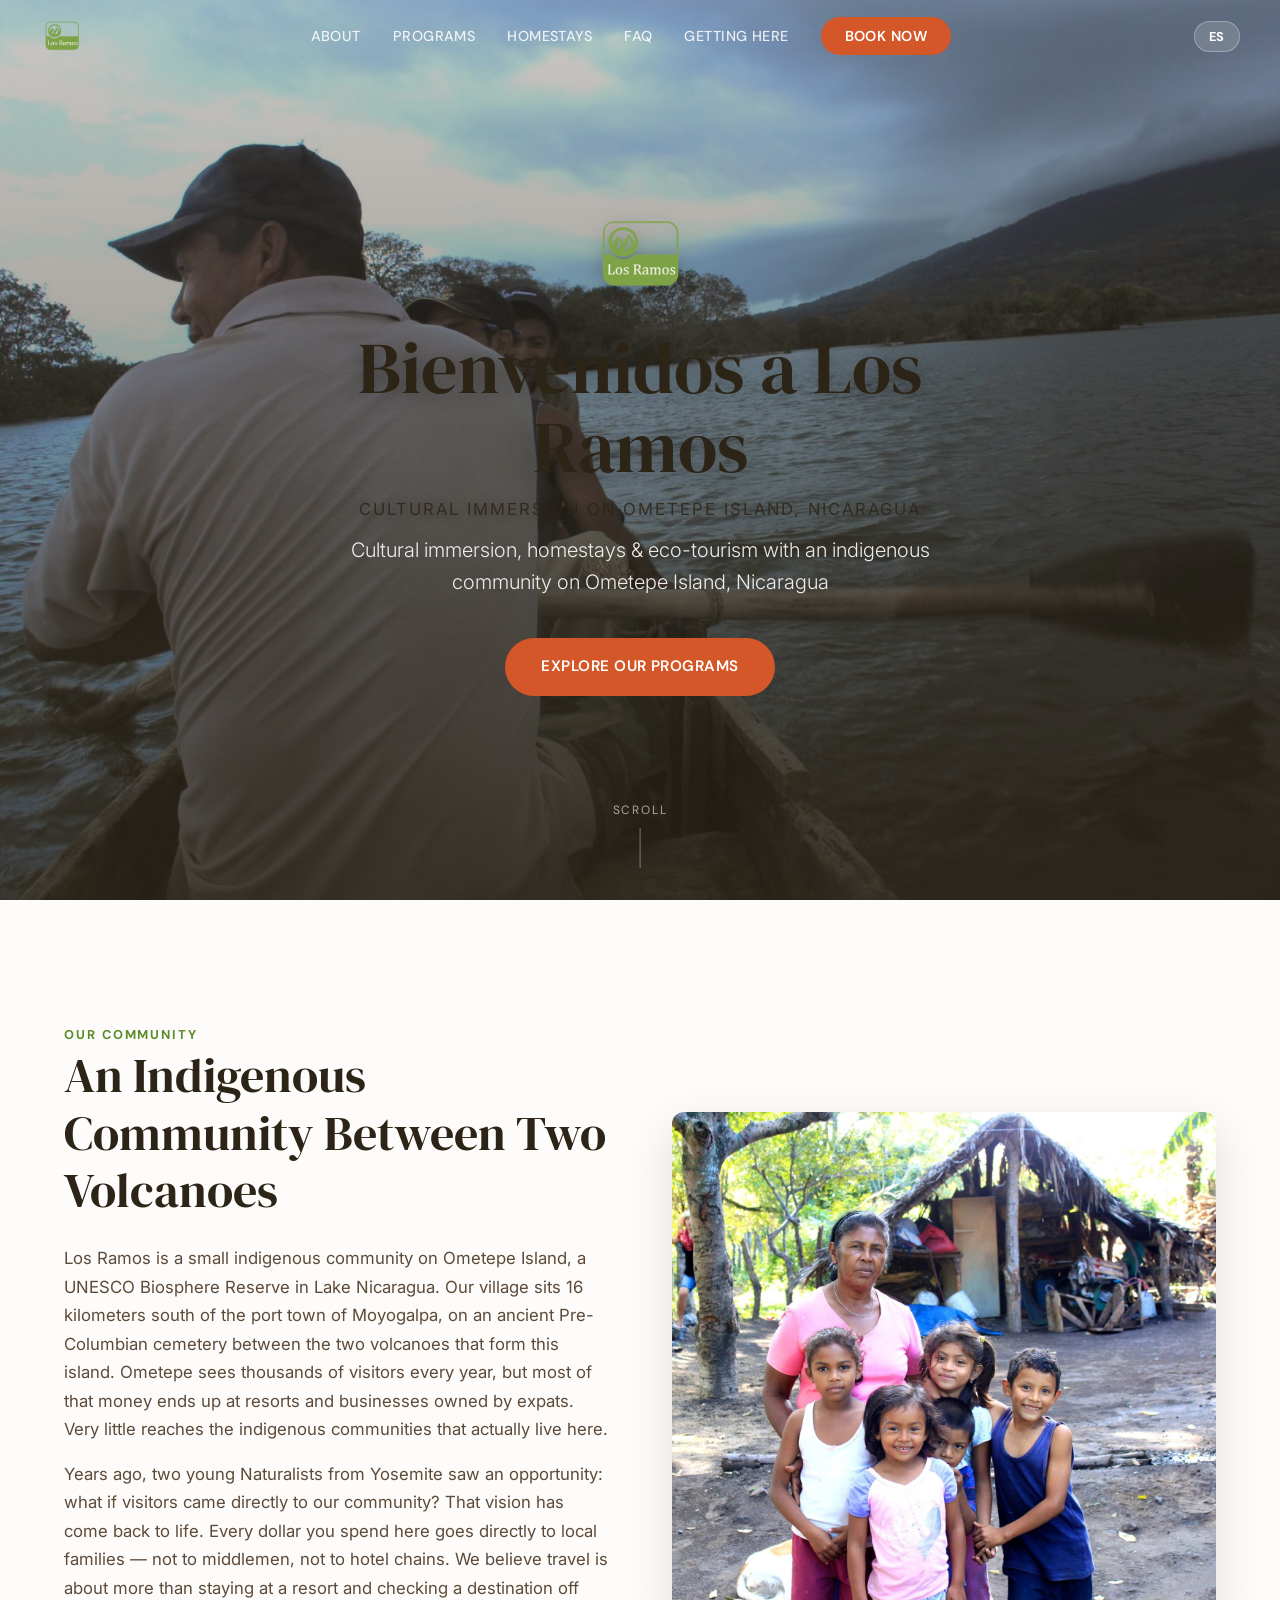
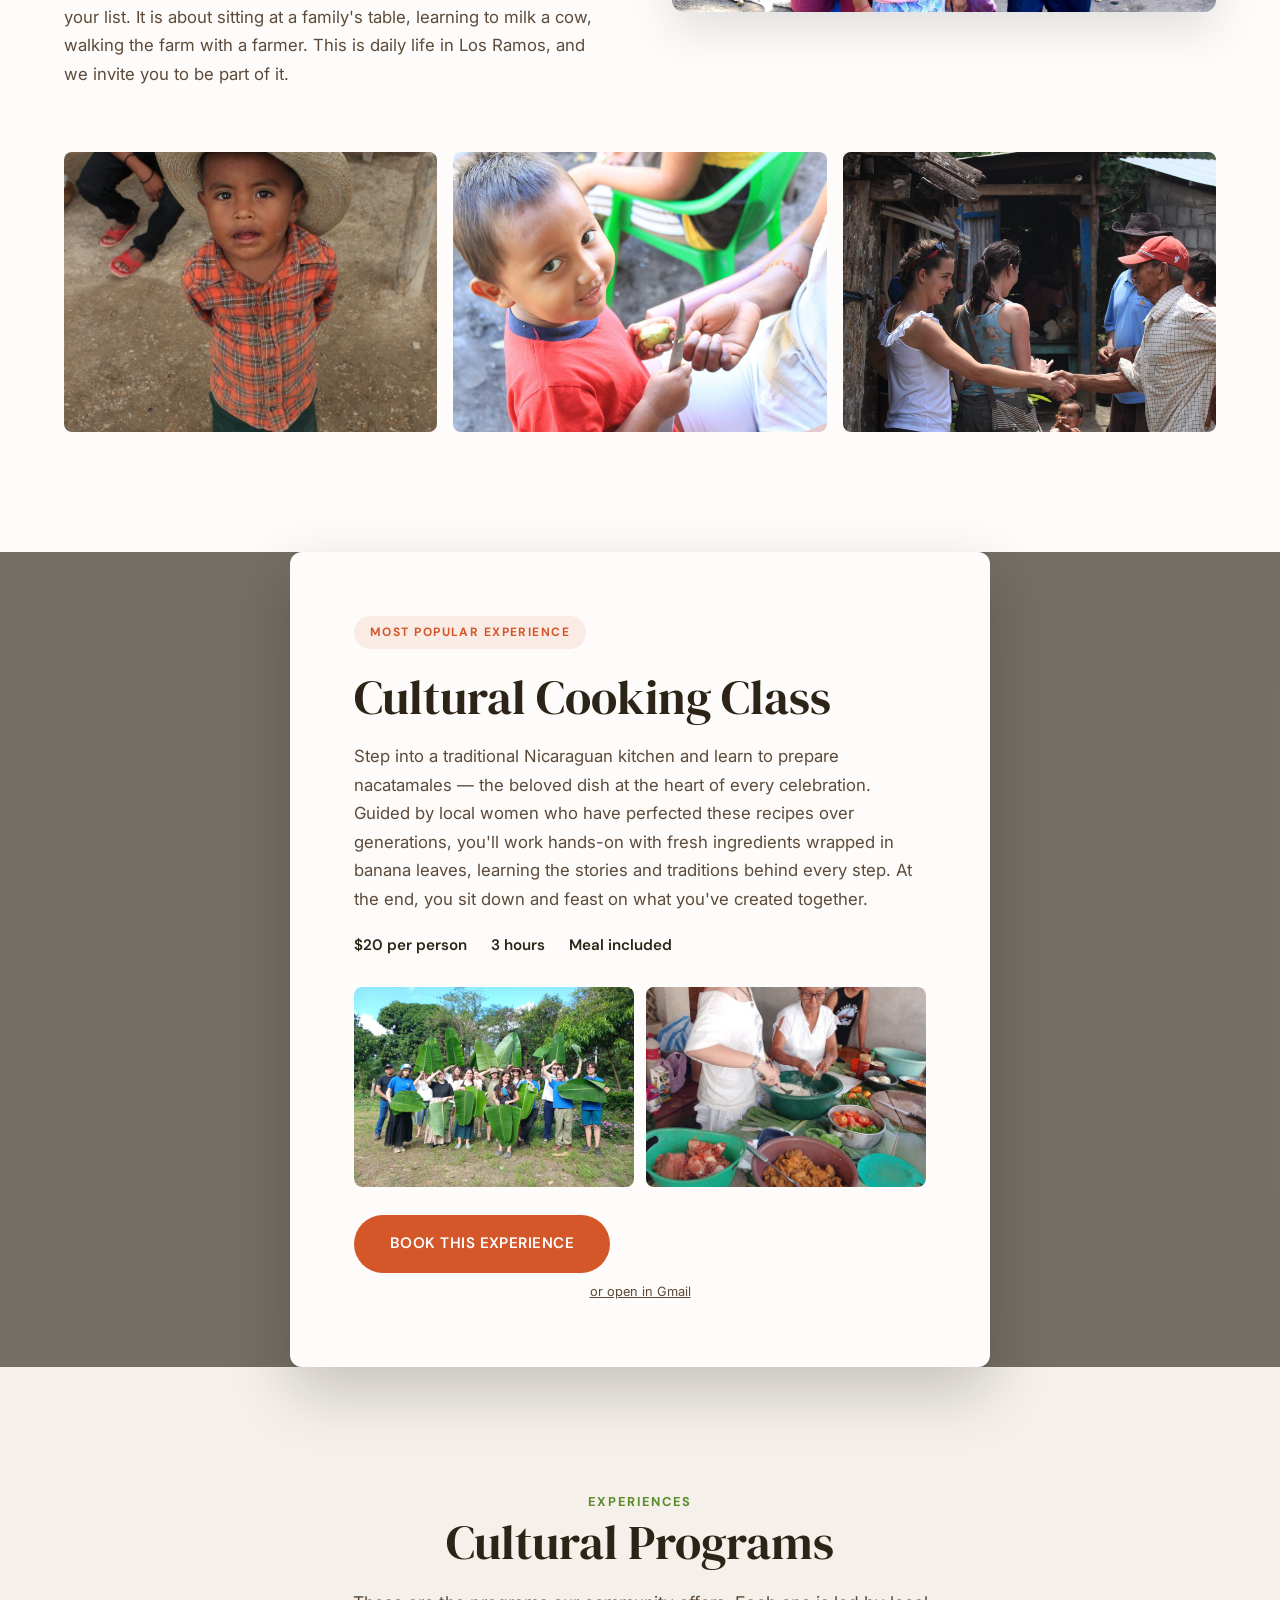
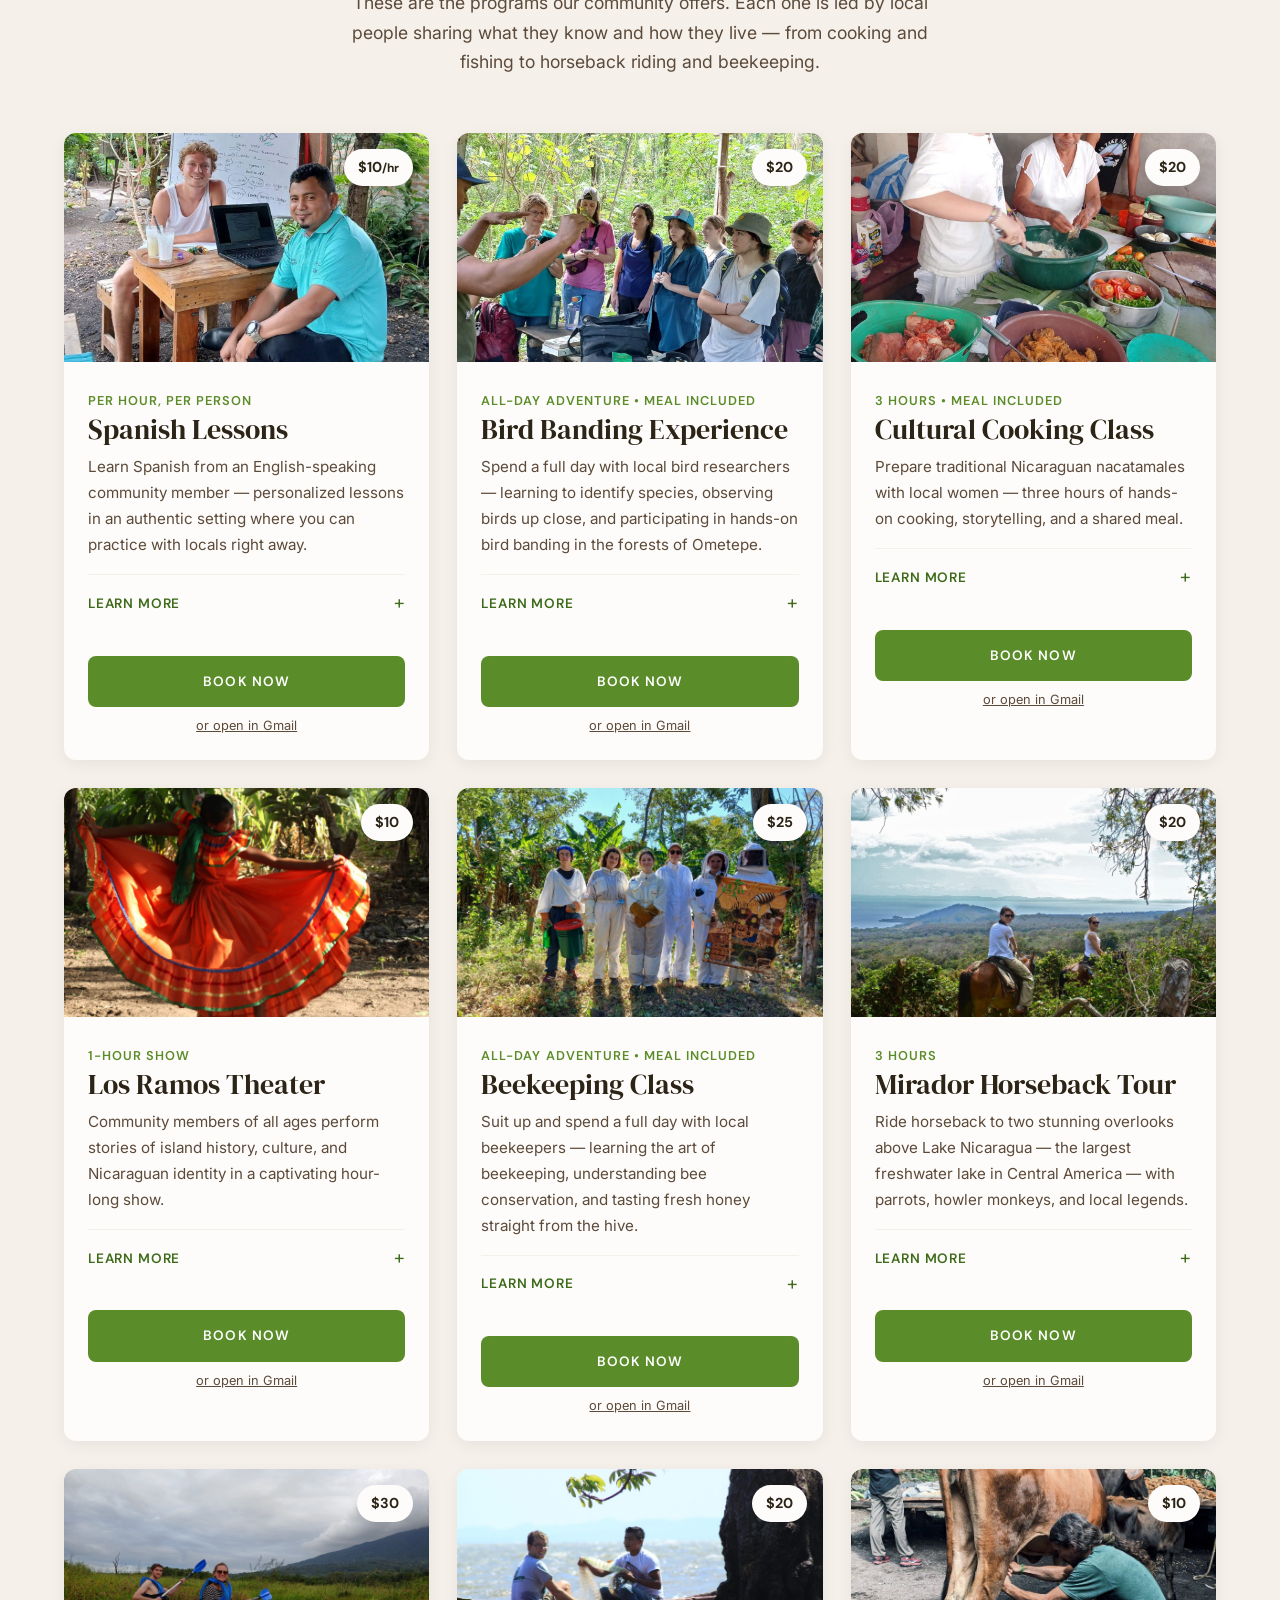
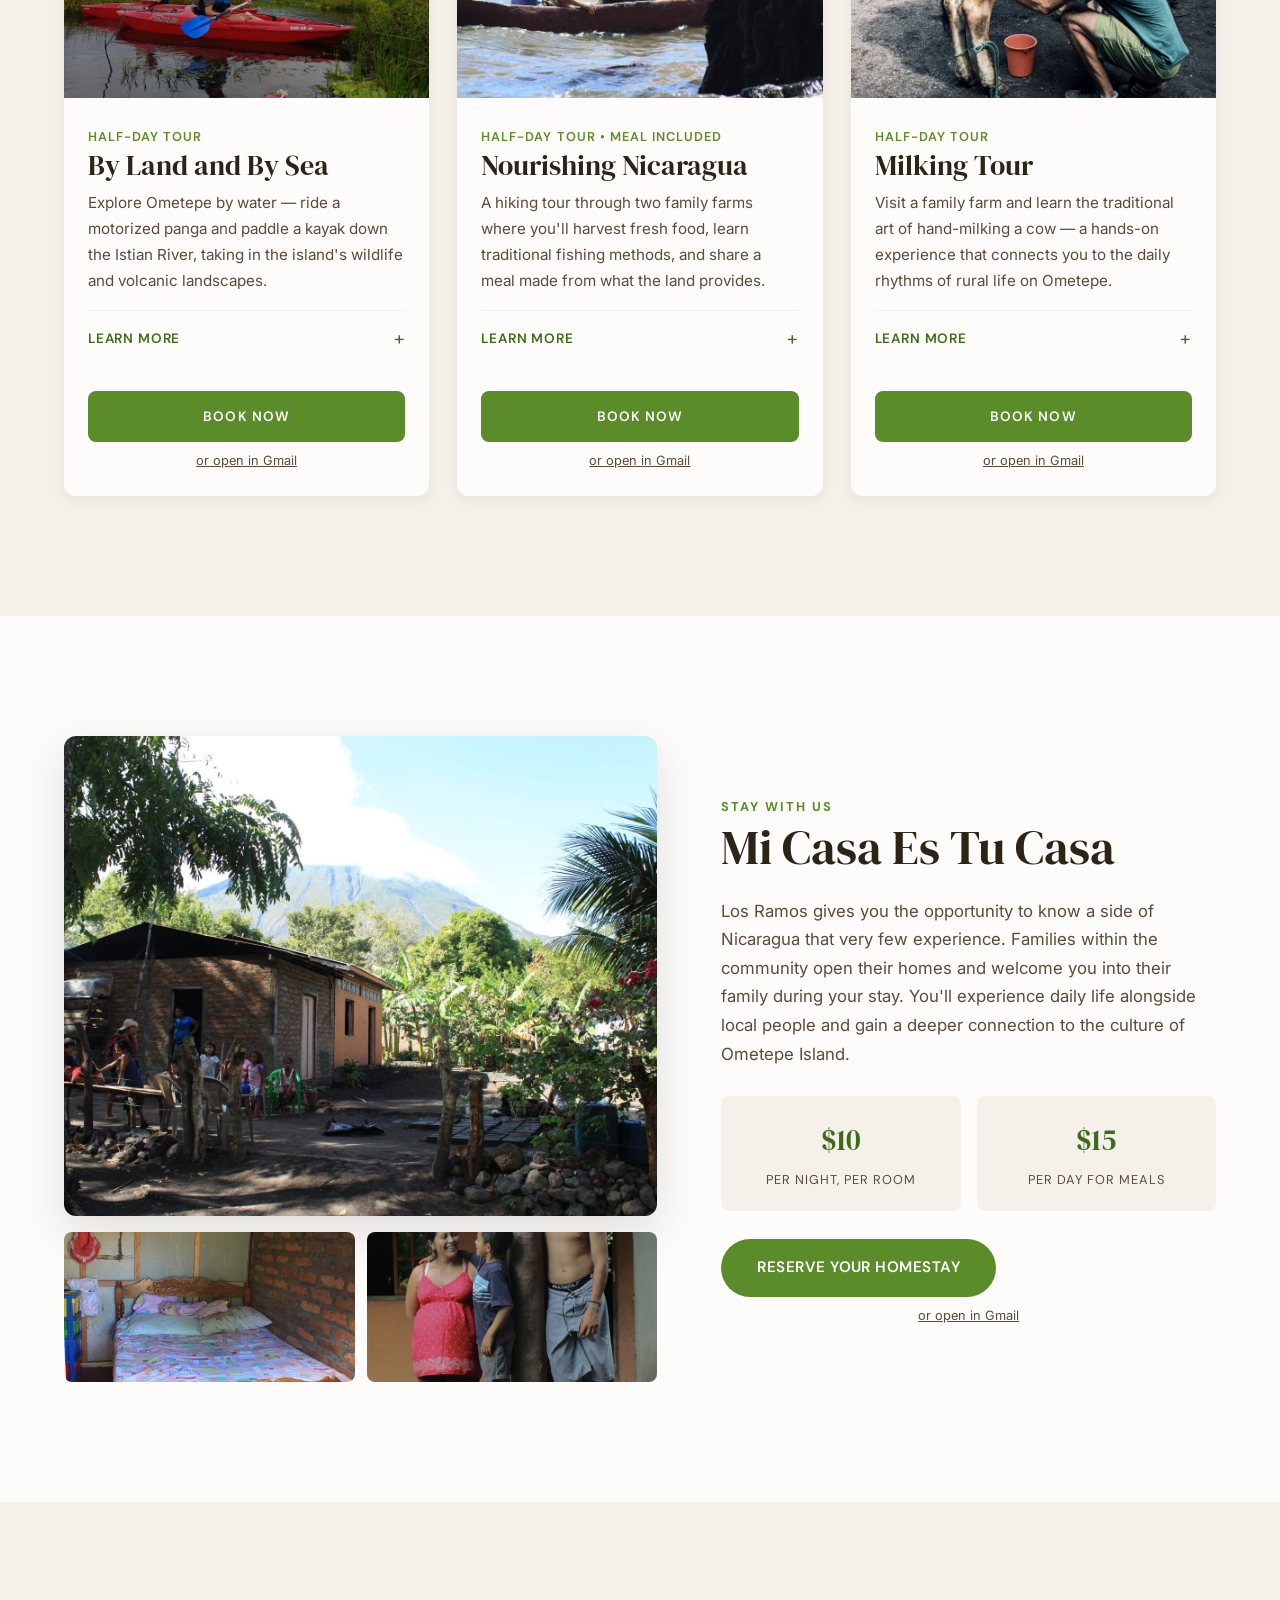
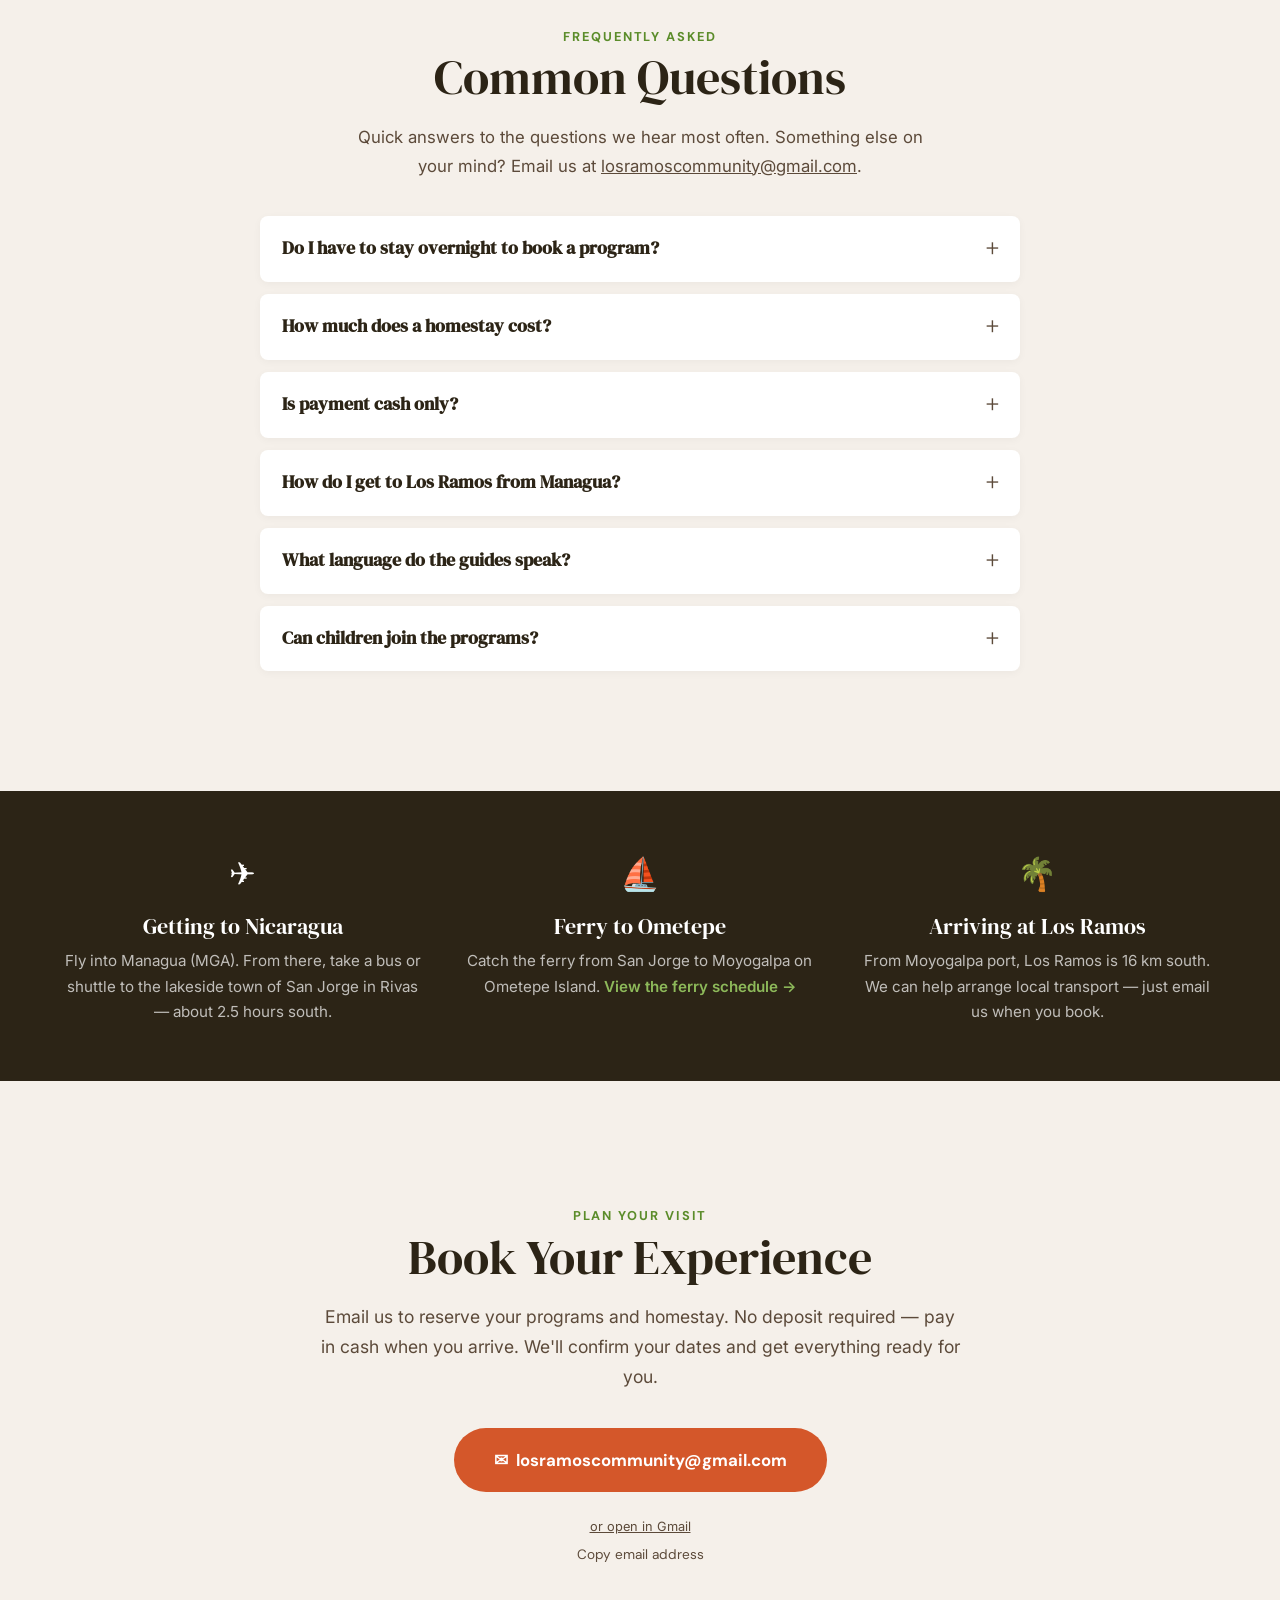
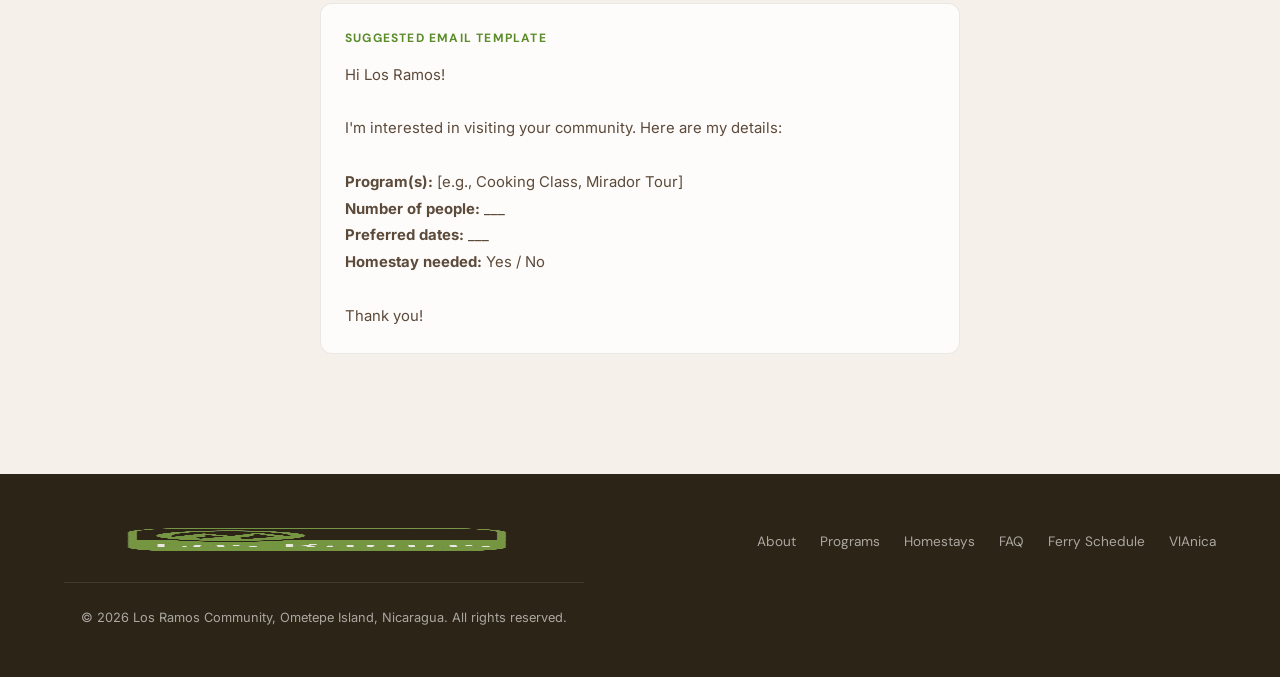
==== commit 2beccc36: "Fix invisible nav on subpages, broken skip link, clipboard crash, and CSS/spelling bugs - Keep the s" ====
--- a/index.html
+++ b/index.html
@@ -462,7 +462,7 @@
       <div class="cooking-card reveal">
         <span class="cooking-badge" data-es="Experiencia Más Popular">Most Popular Experience</span>
         <h2 data-es="Clase de Cocina Cultural">Cultural Cooking Class</h2>
-        <p data-es="Entra a una cocina tradicional nicaragüense y aprende a preparar nacatamalies — el plato querido en el corazón de cada celebración. Guiado por mujeres locales que han perfeccionado estas recetas por generaciones, trabajarás con ingredientes frescos envueltos en hojas de plátano, aprendiendo las historias y tradiciones detrás de cada paso. Al final, te sientas y disfrutas de lo que creaste junto.">Step into a traditional Nicaraguan kitchen and learn to prepare <span lang="es">nacatamalies</span> — the beloved dish at the heart of every celebration. Guided by local women who have perfected these recipes over generations, you'll work hands-on with fresh ingredients wrapped in banana leaves, learning the stories and traditions behind every step. At the end, you sit down and feast on what you've created together.</p>
+        <p data-es="Entra a una cocina tradicional nicaragüense y aprende a preparar nacatamales — el plato querido en el corazón de cada celebración. Guiado por mujeres locales que han perfeccionado estas recetas por generaciones, trabajarás con ingredientes frescos envueltos en hojas de plátano, aprendiendo las historias y tradiciones detrás de cada paso. Al final, te sientas y disfrutas de lo que creaste junto.">Step into a traditional Nicaraguan kitchen and learn to prepare <span lang="es">nacatamales</span> — the beloved dish at the heart of every celebration. Guided by local women who have perfected these recipes over generations, you'll work hands-on with fresh ingredients wrapped in banana leaves, learning the stories and traditions behind every step. At the end, you sit down and feast on what you've created together.</p>
         <div class="cooking-meta">
           <span data-es="$20 por persona">$20 per person</span>
           <span data-es="3 horas">3 hours</span>
@@ -553,7 +553,7 @@
             <div class="program-card-body">
               <span class="program-card-duration" data-es="3 horas &bull; Comida incluida">3 hours &bull; Meal included</span>
               <h3 data-es="Clase de Cocina Cultural">Cultural Cooking Class</h3>
-              <p data-es="Prepara nacatamalies tradicionales nicaragüenses con mujeres locales — tres horas de cocina práctica, historias y una comida compartida.">Prepare traditional Nicaraguan <span lang="es">nacatamalies</span> with local women — three hours of hands-on cooking, storytelling, and a shared meal.</p>
+              <p data-es="Prepara nacatamales tradicionales nicaragüenses con mujeres locales — tres horas de cocina práctica, historias y una comida compartida.">Prepare traditional Nicaraguan <span lang="es">nacatamales</span> with local women — three hours of hands-on cooking, storytelling, and a shared meal.</p>
               <details class="program-details">
                 <summary data-es="Más Información">Learn More</summary>
                 <div class="program-details-content">
@@ -853,7 +853,7 @@
             &#9993;&ensp;losramoscommunity@gmail.com
           </a>
           <a href="https://mail.google.com/mail/?view=cm&to=losramoscommunity@gmail.com&su=Booking%20Inquiry%20%E2%80%93%20Los%20Ramos&body=Hi%20Los%20Ramos!%0A%0AI'm%20interested%20in%20visiting%20your%20community.%20Here%20are%20my%20details%3A%0A%0AProgram(s)%3A%20%0ANumber%20of%20people%3A%20%0APreferred%20dates%3A%20%0AHomestay%20needed%3A%20Yes%20%2F%20No%0A%0AThank%20you!" class="gmail-link" target="_blank" rel="noopener" data-es="o abrir en Gmail">or open in Gmail</a>
-          <button class="contact-copy-btn" data-email="losramoscommunity@gmail.com" aria-label="Copy email address to clipboard" data-es="Copiar correo electrónico">
+          <button class="contact-copy-btn" data-email="losramoscommunity@gmail.com" aria-label="Copy email address to clipboard" data-es="Copiar correo electrónico" data-en="Copy email address">
             Copy email address
           </button>
 
--- a/css/style.css
+++ b/css/style.css
@@ -359,7 +359,7 @@
   width: 100px;
   height: auto;
   margin: 0 auto 24px;
-  drop-shadow: 0 4px 12px rgba(0,0,0,0.3);
+  filter: drop-shadow(0 4px 12px rgba(0,0,0,0.3));
 }
 
 .hero-tagline {
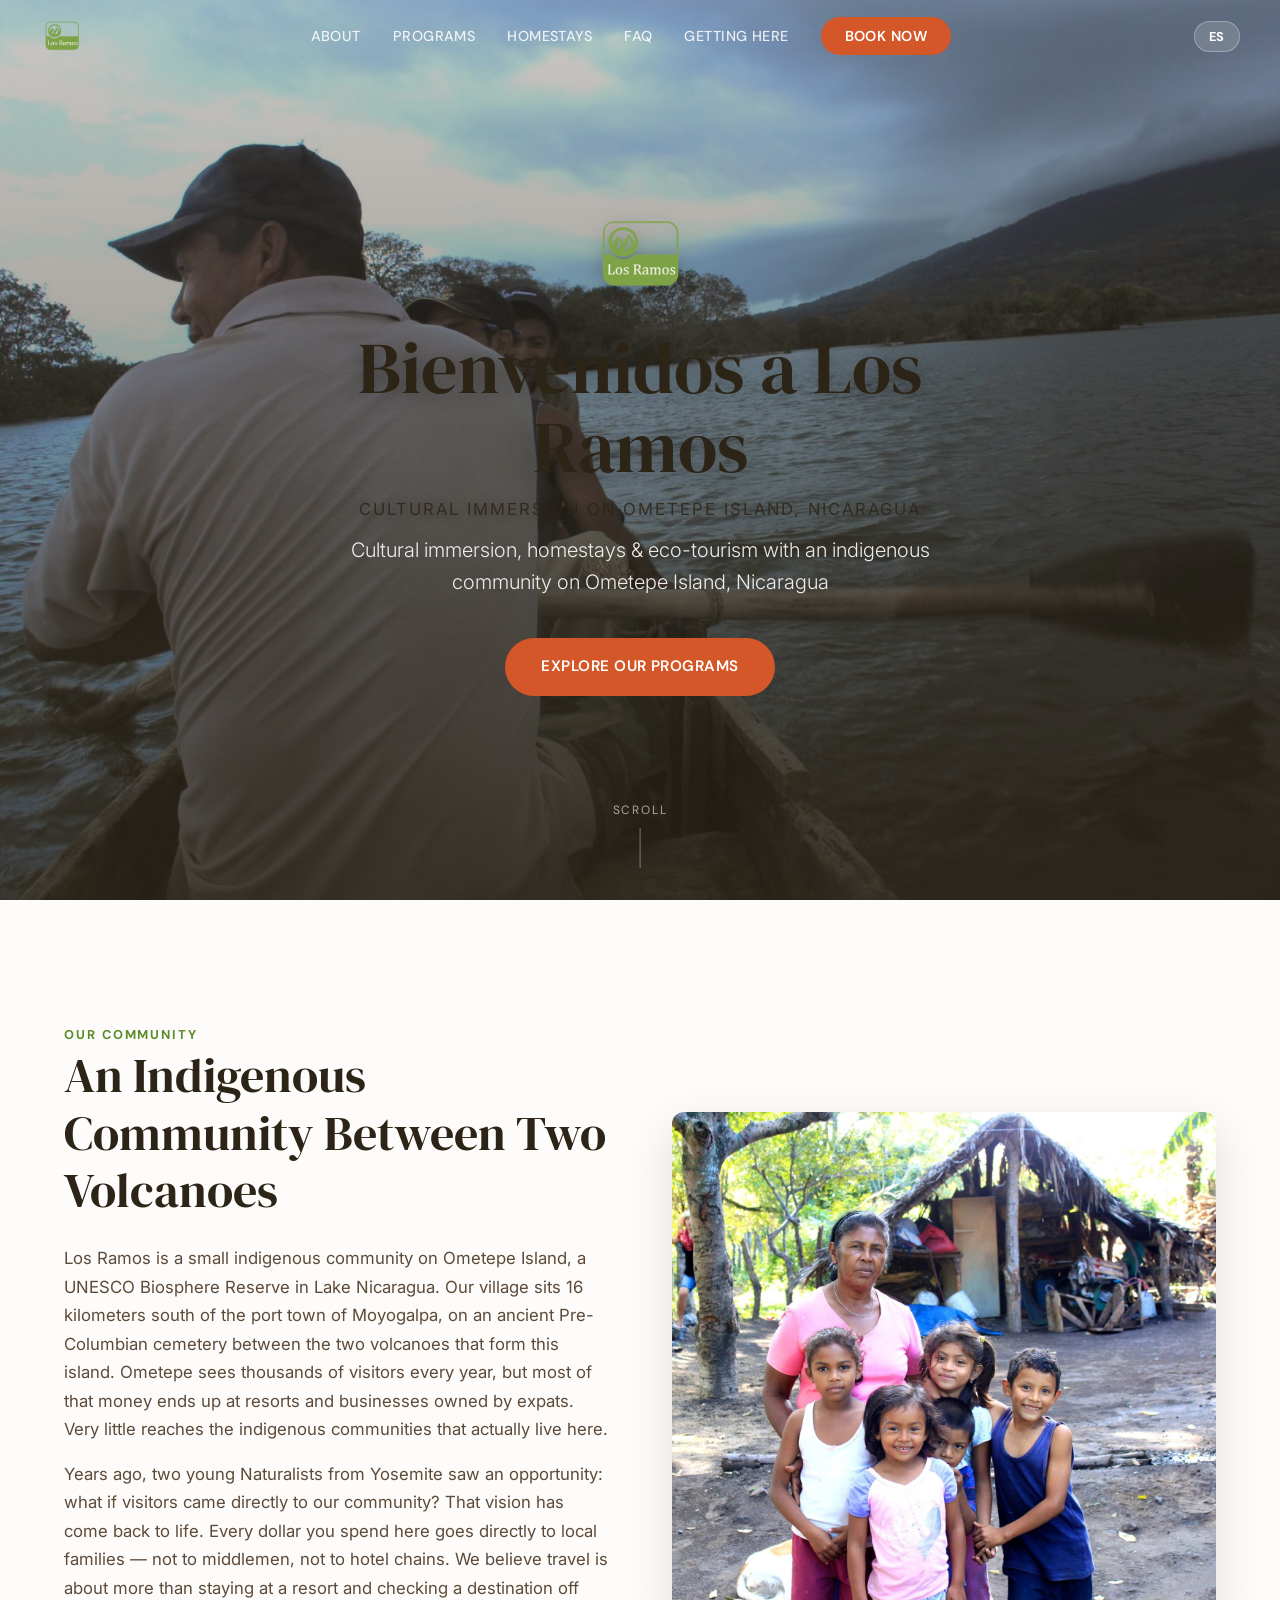
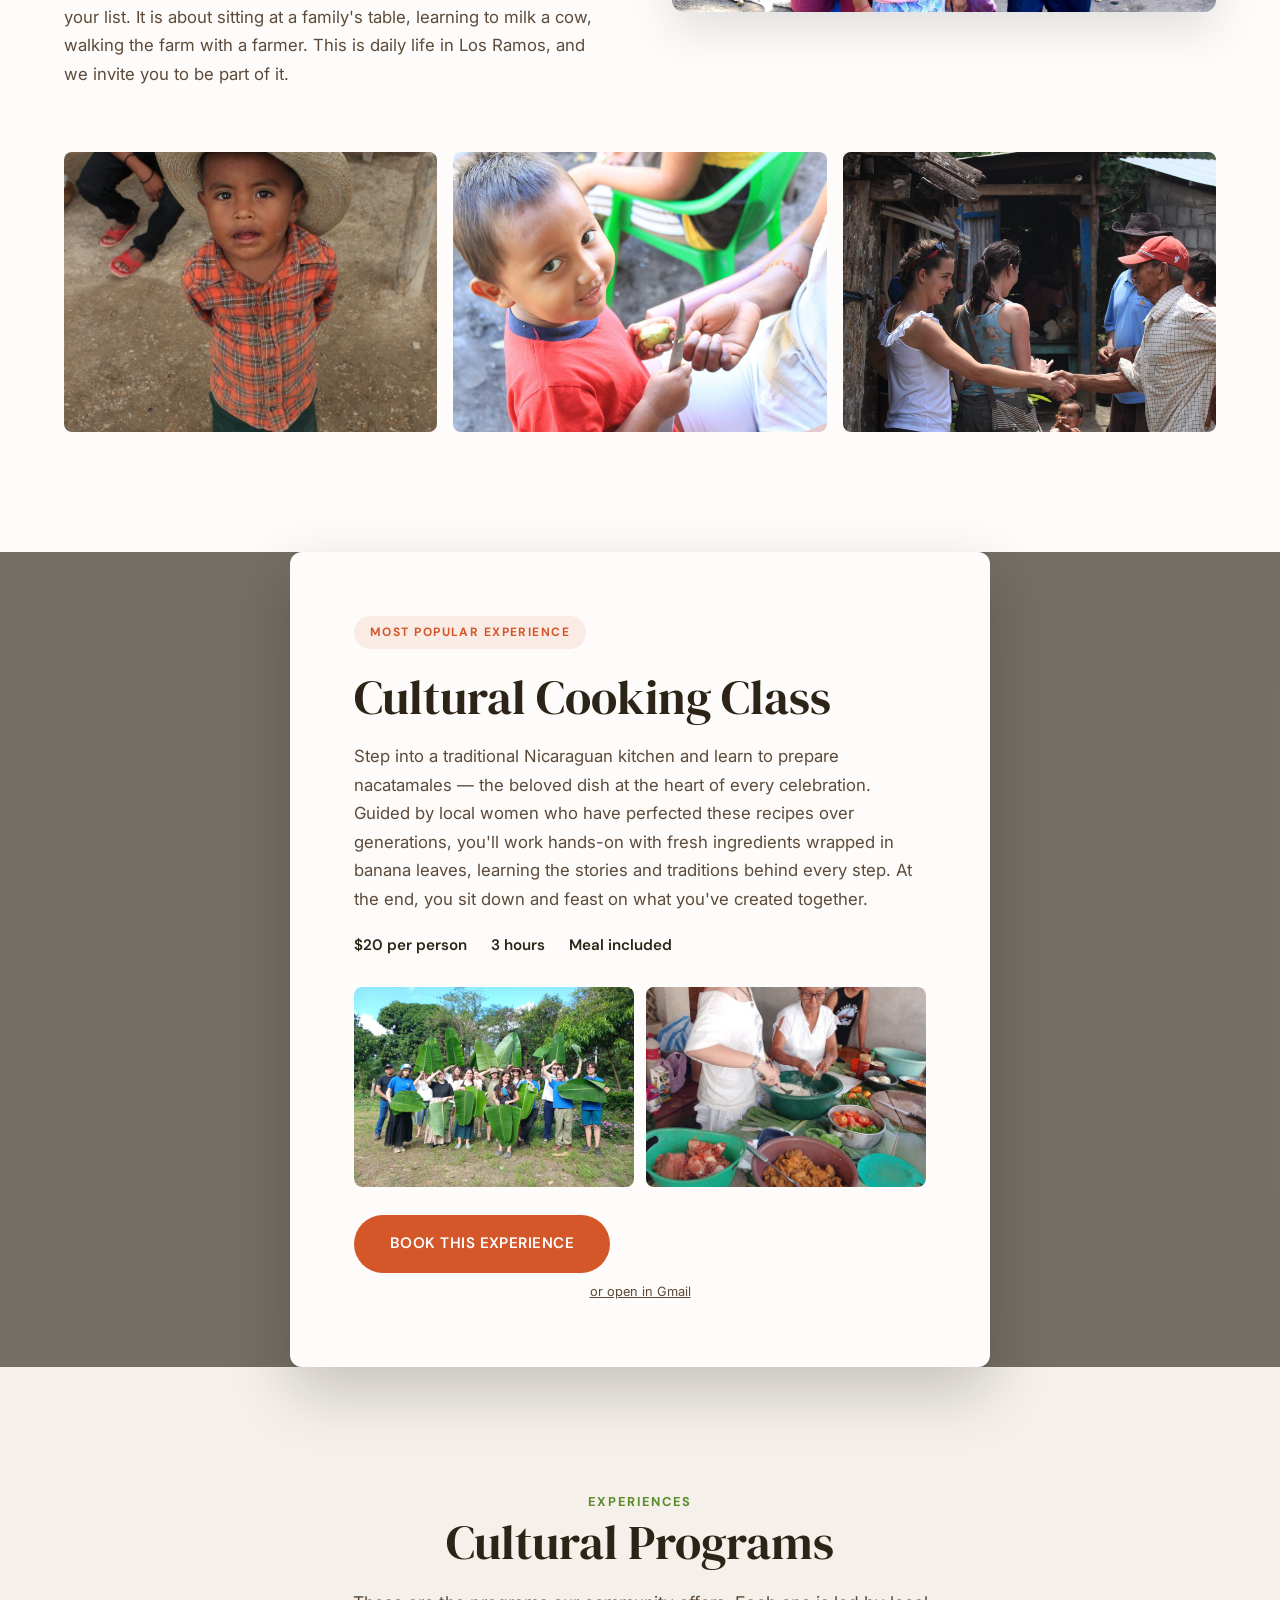
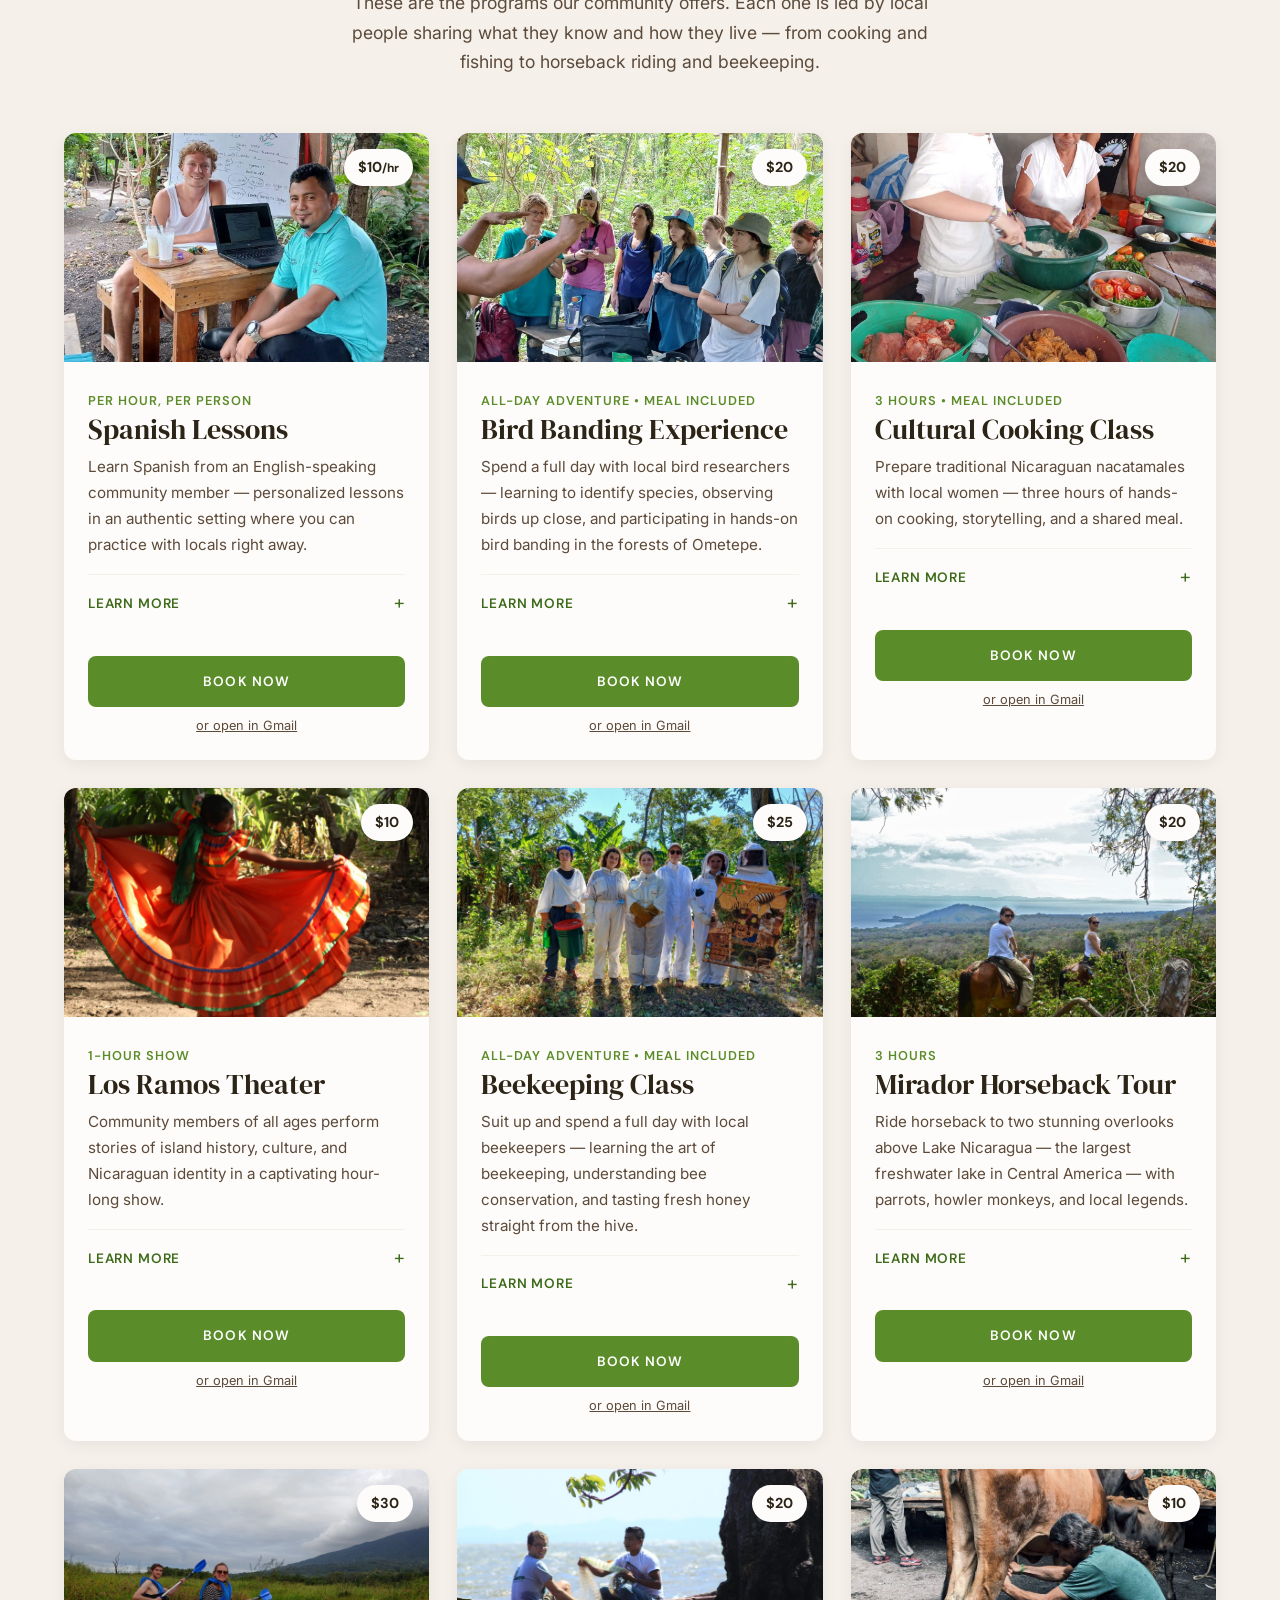
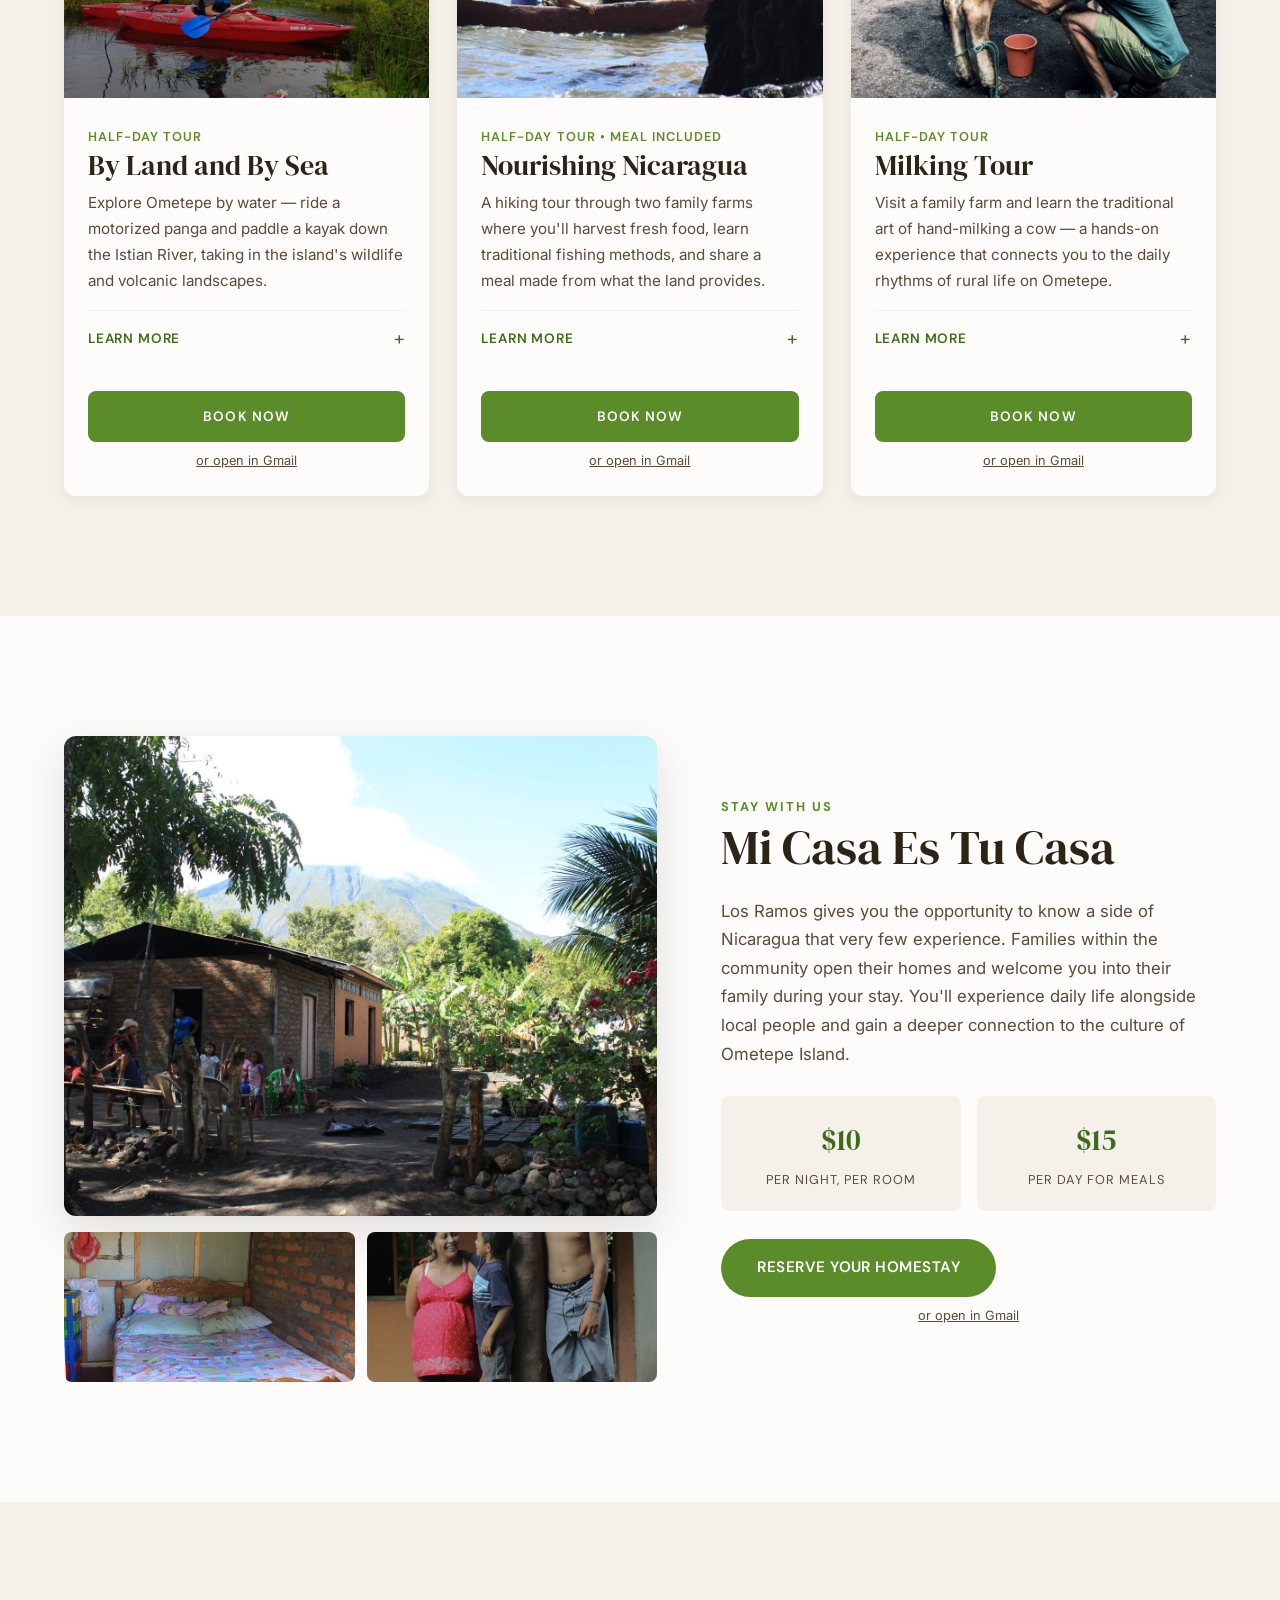
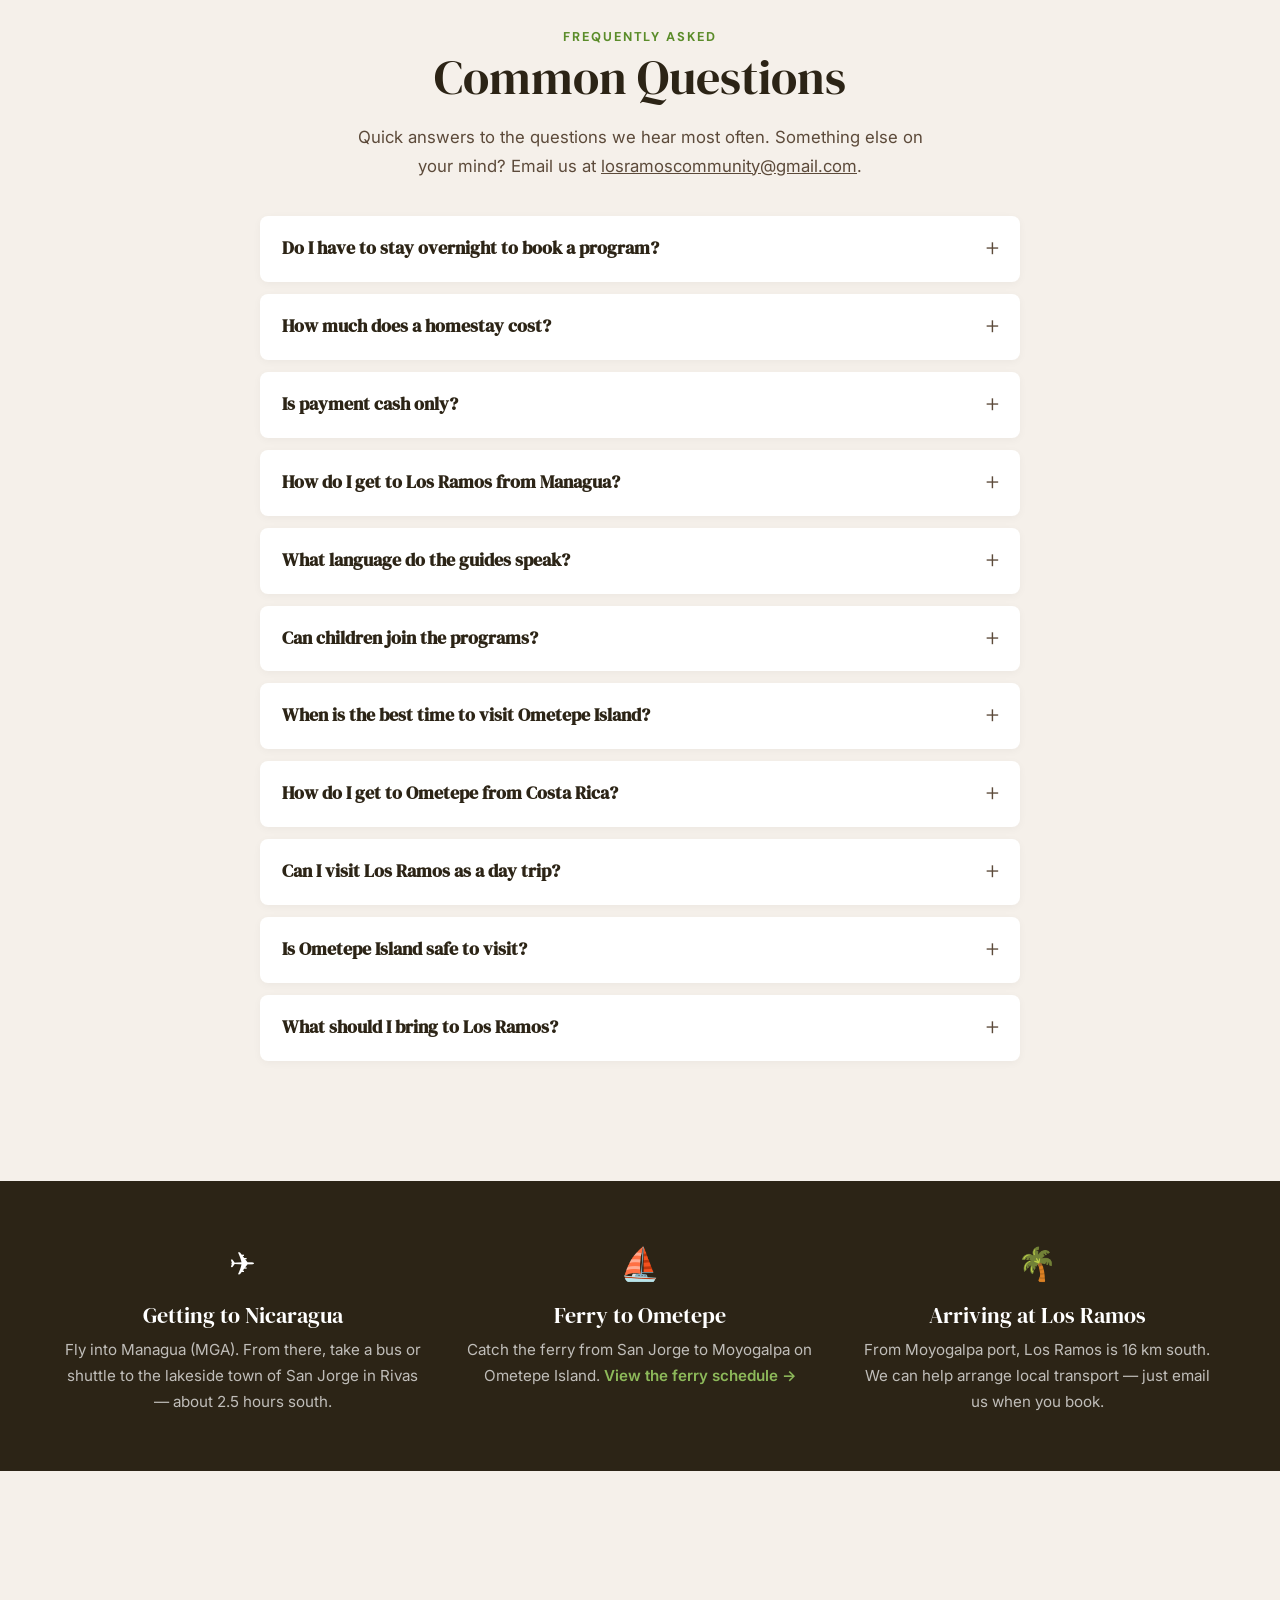
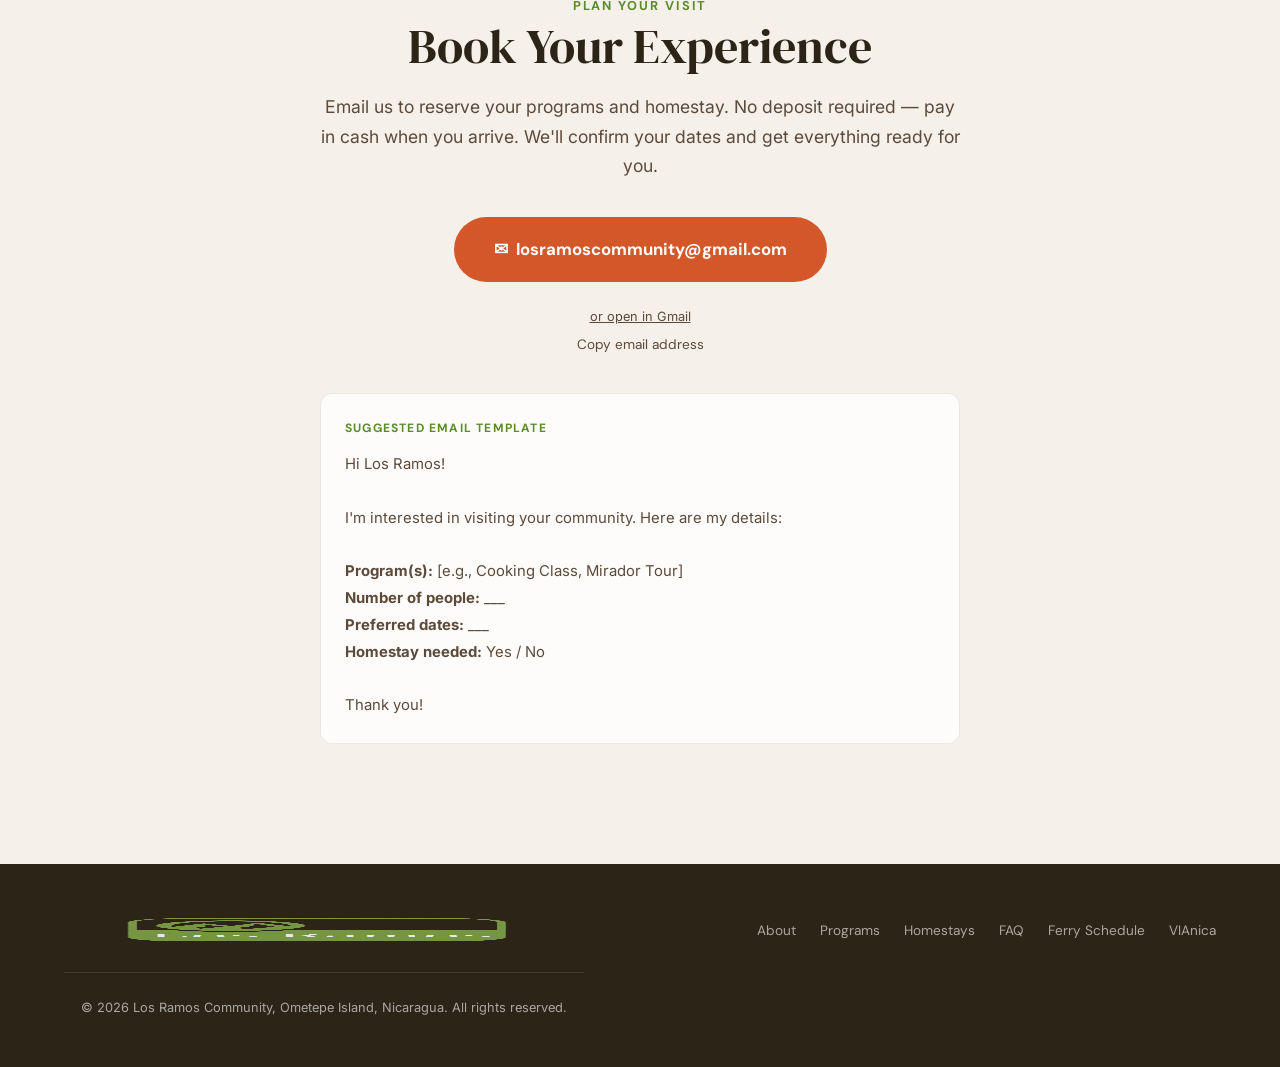
==== commit f0ba6690: "SEO & AI search: crawlable ferry timetable, llms.txt, expanded FAQ, richer schema - ferry.html: tran" ====
--- a/index.html
+++ b/index.html
@@ -91,6 +91,13 @@
           "https://visitlosramos.com/images/nicaraguan-cooking-class-banana-leaves.jpg"
         ],
         "email": "losramoscommunity@gmail.com",
+        "contactPoint": {
+          "@type": "ContactPoint",
+          "email": "losramoscommunity@gmail.com",
+          "contactType": "reservations",
+          "availableLanguage": ["English", "Spanish"]
+        },
+        "knowsLanguage": ["es", "en"],
         "priceRange": "$",
         "currenciesAccepted": "USD",
         "paymentAccepted": "Cash",
@@ -99,6 +106,11 @@
           "addressLocality": "Los Ramos, Ometepe Island",
           "addressRegion": "Rivas",
           "addressCountry": "NI"
+        },
+        "containedInPlace": {
+          "@type": "Place",
+          "name": "Ometepe Island",
+          "sameAs": "https://en.wikipedia.org/wiki/Ometepe"
         },
         "areaServed": {
           "@type": "Place",
@@ -111,8 +123,7 @@
           "Spanish-language learners"
         ],
         "sameAs": [
-          "https://visitlosramos.com/",
-          "https://www.vianica.com"
+          "https://www.tripadvisor.com/Attraction_Review-g304024-d2695343-Reviews-Los_Ramos-Isla_de_Ometepe_Rivas_Department.html"
         ],
         "hasOfferCatalog": {
           "@type": "OfferCatalog",
@@ -358,6 +369,46 @@
               "@type": "Answer",
               "text": "Yes. Cooking class, milking tour, kayaking, and theater are all family-friendly. Email us when you book and mention how old the kids are so we can plan accordingly."
             }
+          },
+          {
+            "@type": "Question",
+            "name": "When is the best time to visit Ometepe Island?",
+            "acceptedAnswer": {
+              "@type": "Answer",
+              "text": "The dry season (roughly November to April) has the clearest volcano views and easiest travel. The green season (May to October) is lush and quiet, with short afternoon rains. Los Ramos programs run year-round."
+            }
+          },
+          {
+            "@type": "Question",
+            "name": "How do I get to Ometepe from Costa Rica?",
+            "acceptedAnswer": {
+              "@type": "Answer",
+              "text": "Cross the border at Peñas Blancas, take a bus or taxi north to Rivas, and continue to the San Jorge ferry dock — about an hour from the border. Ferries run all day from San Jorge to Ometepe Island, and the crossing takes about one hour."
+            }
+          },
+          {
+            "@type": "Question",
+            "name": "Can I visit Los Ramos as a day trip?",
+            "acceptedAnswer": {
+              "@type": "Answer",
+              "text": "Yes. Los Ramos is 16 km south of Moyogalpa port and most programs fit easily in a day. Catch an early ferry from San Jorge, enjoy a cooking class or horseback tour, and return the same afternoon — or stay the night with a family."
+            }
+          },
+          {
+            "@type": "Question",
+            "name": "Is Ometepe Island safe to visit?",
+            "acceptedAnswer": {
+              "@type": "Answer",
+              "text": "Ometepe is widely regarded as one of the safest destinations in Nicaragua, and Los Ramos is a small village where visitors are hosted by local families. As anywhere, take normal precautions with valuables."
+            }
+          },
+          {
+            "@type": "Question",
+            "name": "What should I bring to Los Ramos?",
+            "acceptedAnswer": {
+              "@type": "Answer",
+              "text": "Bring cash (US dollars or Nicaraguan córdobas — cards are not accepted in the village), sun protection, insect repellent, sturdy shoes for farm and trail walking, a swimsuit, and a light rain layer in the green season."
+            }
           }
         ]
       },
@@ -809,6 +860,26 @@
               <summary data-es="¿Pueden los niños participar en los programas?">Can children join the programs?</summary>
               <p data-es="Sí. La clase de cocina, el tour de ordeño, el kayak y el teatro son aptos para familias. Envíanos un correo cuando reserves y menciona la edad de los niños para que podamos planificar.">Yes. Cooking class, milking tour, kayaking, and theater are all family-friendly. Email us when you book and mention how old the kids are so we can plan accordingly.</p>
             </details>
+            <details class="faq-item">
+              <summary data-es="¿Cuál es la mejor época para visitar la Isla de Ometepe?">When is the best time to visit Ometepe Island?</summary>
+              <p data-es="La estación seca (aproximadamente de noviembre a abril) ofrece las vistas más despejadas de los volcanes y los viajes más fáciles. La estación verde (de mayo a octubre) es exuberante y tranquila, con lluvias cortas por la tarde. Los programas de Los Ramos funcionan todo el año.">The dry season (roughly November to April) has the clearest volcano views and easiest travel. The green season (May to October) is lush and quiet, with short afternoon rains. Los Ramos programs run year-round.</p>
+            </details>
+            <details class="faq-item">
+              <summary data-es="¿Cómo llego a Ometepe desde Costa Rica?">How do I get to Ometepe from Costa Rica?</summary>
+              <p data-es="Cruza la frontera en Peñas Blancas, toma un bus o taxi hacia el norte hasta Rivas y continúa al muelle del ferry en San Jorge — aproximadamente una hora desde la frontera. Los ferris salen durante todo el día de San Jorge hacia la Isla de Ometepe, y la travesía dura aproximadamente una hora. <a href='ferry.html'>Ver horario del ferry &rarr;</a>">Cross the border at Peñas Blancas, take a bus or taxi north to Rivas, and continue to the San Jorge ferry dock — about an hour from the border. Ferries run all day from San Jorge to Ometepe Island, and the crossing takes about one hour. <a href="ferry.html">View the ferry schedule &rarr;</a></p>
+            </details>
+            <details class="faq-item">
+              <summary data-es="¿Puedo visitar Los Ramos en una excursión de un día?">Can I visit Los Ramos as a day trip?</summary>
+              <p data-es="Sí. Los Ramos está a 16 km al sur del puerto de Moyogalpa y la mayoría de los programas caben fácilmente en un día. Toma un ferry temprano desde San Jorge, disfruta una clase de cocina o un tour a caballo, y regresa la misma tarde — o quédate a dormir con una familia.">Yes. Los Ramos is 16 km south of Moyogalpa port and most programs fit easily in a day. Catch an early ferry from San Jorge, enjoy a cooking class or horseback tour, and return the same afternoon — or stay the night with a family.</p>
+            </details>
+            <details class="faq-item">
+              <summary data-es="¿Es seguro visitar la Isla de Ometepe?">Is Ometepe Island safe to visit?</summary>
+              <p data-es="Ometepe es ampliamente considerada uno de los destinos más seguros de Nicaragua, y Los Ramos es un pequeño pueblo donde los visitantes son recibidos por familias locales. Como en cualquier lugar, toma las precauciones normales con tus objetos de valor.">Ometepe is widely regarded as one of the safest destinations in Nicaragua, and Los Ramos is a small village where visitors are hosted by local families. As anywhere, take normal precautions with valuables.</p>
+            </details>
+            <details class="faq-item">
+              <summary data-es="¿Qué debo llevar a Los Ramos?">What should I bring to Los Ramos?</summary>
+              <p data-es="Trae efectivo (dólares estadounidenses o córdobas nicaragüenses — no se aceptan tarjetas en el pueblo), protección solar, repelente de insectos, zapatos resistentes para caminar por fincas y senderos, traje de baño y una capa ligera para la lluvia en la estación verde.">Bring cash (US dollars or Nicaraguan córdobas — cards are not accepted in the village), sun protection, insect repellent, sturdy shoes for farm and trail walking, a swimsuit, and a light rain layer in the green season.</p>
+            </details>
           </div>
         </div>
       </div>
